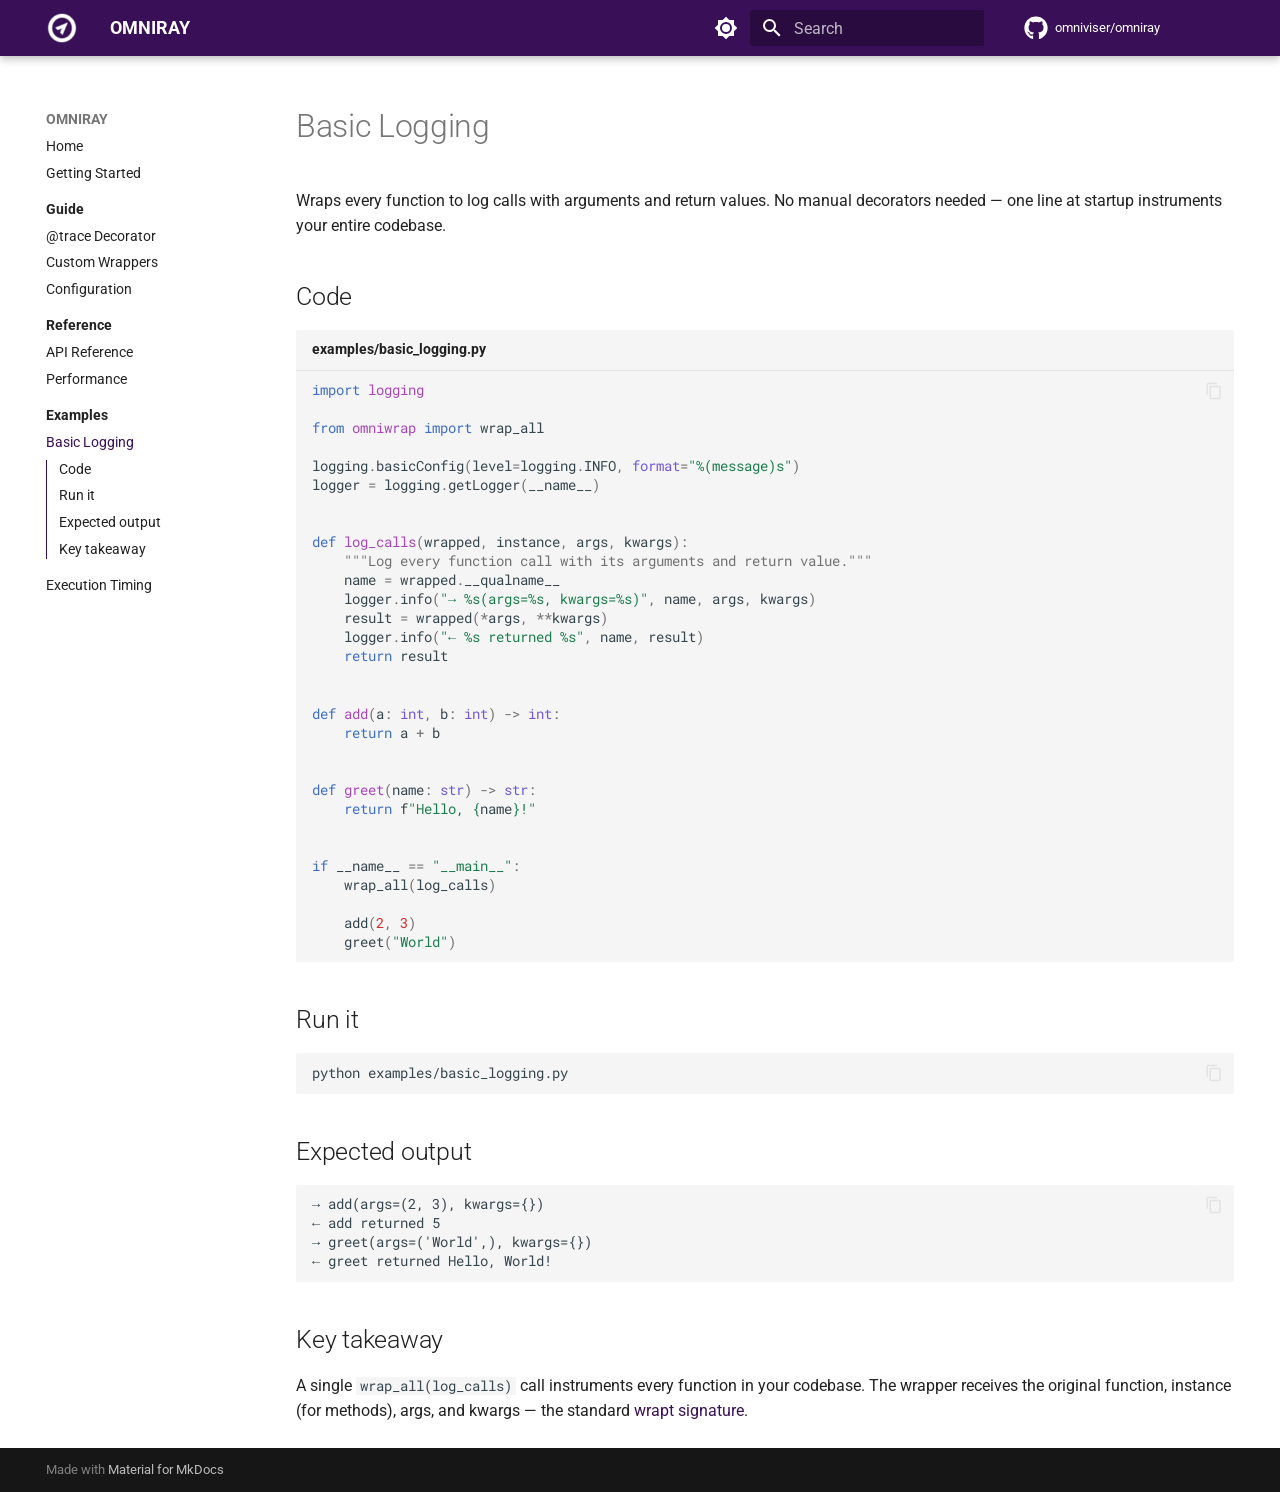
==== examples/basic-logging/index.html @ c90197e7 "Deployed 9f2c5b5 with MkDocs version: 1.6.1" ====
<!doctype html>
<html lang="en" class="no-js">
  <head>
    
      <meta charset="utf-8">
      <meta name="viewport" content="width=device-width,initial-scale=1">
      
        <meta name="description" content="Automatic tracing for Python. Stop guessing. Debug effortlessly. You and your AI can now see everything.">
      
      
      
        <link rel="canonical" href="https://omniviser.github.io/omniray/examples/basic-logging/">
      
      
        <link rel="prev" href="../">
      
      
        <link rel="next" href="../basic-timing/">
      
      
        
      
      
      <link rel="icon" href="../../assets/favicon.svg">
      <meta name="generator" content="mkdocs-1.6.1, mkdocs-material-9.7.5">
    
    
      
        <title>Basic Logging - OMNIRAY</title>
      
    
    
      <link rel="stylesheet" href="../../assets/stylesheets/main.484c7ddc.min.css">
      
        
        <link rel="stylesheet" href="../../assets/stylesheets/palette.ab4e12ef.min.css">
      
      


    
    
      
    
    
      
        
        
        <link rel="preconnect" href="https://fonts.gstatic.com" crossorigin>
        <link rel="stylesheet" href="https://fonts.googleapis.com/css?family=Roboto:300,300i,400,400i,700,700i%7CRoboto+Mono:400,400i,700,700i&display=fallback">
        <style>:root{--md-text-font:"Roboto";--md-code-font:"Roboto Mono"}</style>
      
    
    
      <link rel="stylesheet" href="../../stylesheets/extra.css">
    
    <script>__md_scope=new URL("../..",location),__md_hash=e=>[...e].reduce(((e,_)=>(e<<5)-e+_.charCodeAt(0)),0),__md_get=(e,_=localStorage,t=__md_scope)=>JSON.parse(_.getItem(t.pathname+"."+e)),__md_set=(e,_,t=localStorage,a=__md_scope)=>{try{t.setItem(a.pathname+"."+e,JSON.stringify(_))}catch(e){}}</script>
    
      

    
    
  </head>
  
  
    
    
      
    
    
    
    
    <body dir="ltr" data-md-color-scheme="default" data-md-color-primary="custom" data-md-color-accent="custom">
  
    
    <input class="md-toggle" data-md-toggle="drawer" type="checkbox" id="__drawer" autocomplete="off">
    <input class="md-toggle" data-md-toggle="search" type="checkbox" id="__search" autocomplete="off">
    <label class="md-overlay" for="__drawer"></label>
    <div data-md-component="skip">
      
        
        <a href="#basic-logging" class="md-skip">
          Skip to content
        </a>
      
    </div>
    <div data-md-component="announce">
      
    </div>
    
    
      

  

<header class="md-header md-header--shadow" data-md-component="header">
  <nav class="md-header__inner md-grid" aria-label="Header">
    <a href="../.." title="OMNIRAY" class="md-header__button md-logo" aria-label="OMNIRAY" data-md-component="logo">
      
  <img src="../../assets/icon-white-200.png" alt="logo">

    </a>
    <label class="md-header__button md-icon" for="__drawer">
      
      <svg xmlns="http://www.w3.org/2000/svg" viewBox="0 0 24 24"><path d="M3 6h18v2H3zm0 5h18v2H3zm0 5h18v2H3z"/></svg>
    </label>
    <div class="md-header__title" data-md-component="header-title">
      <div class="md-header__ellipsis">
        <div class="md-header__topic">
          <span class="md-ellipsis">
            OMNIRAY
          </span>
        </div>
        <div class="md-header__topic" data-md-component="header-topic">
          <span class="md-ellipsis">
            
              Basic Logging
            
          </span>
        </div>
      </div>
    </div>
    
      
        <form class="md-header__option" data-md-component="palette">
  
    
    
    
    <input class="md-option" data-md-color-media="(prefers-color-scheme: light)" data-md-color-scheme="default" data-md-color-primary="custom" data-md-color-accent="custom"  aria-label="Switch to dark mode"  type="radio" name="__palette" id="__palette_0">
    
      <label class="md-header__button md-icon" title="Switch to dark mode" for="__palette_1" hidden>
        <svg xmlns="http://www.w3.org/2000/svg" viewBox="0 0 24 24"><path d="M12 8a4 4 0 0 0-4 4 4 4 0 0 0 4 4 4 4 0 0 0 4-4 4 4 0 0 0-4-4m0 10a6 6 0 0 1-6-6 6 6 0 0 1 6-6 6 6 0 0 1 6 6 6 6 0 0 1-6 6m8-9.31V4h-4.69L12 .69 8.69 4H4v4.69L.69 12 4 15.31V20h4.69L12 23.31 15.31 20H20v-4.69L23.31 12z"/></svg>
      </label>
    
  
    
    
    
    <input class="md-option" data-md-color-media="(prefers-color-scheme: dark)" data-md-color-scheme="slate" data-md-color-primary="custom" data-md-color-accent="custom"  aria-label="Switch to light mode"  type="radio" name="__palette" id="__palette_1">
    
      <label class="md-header__button md-icon" title="Switch to light mode" for="__palette_0" hidden>
        <svg xmlns="http://www.w3.org/2000/svg" viewBox="0 0 24 24"><path d="M12 18c-.89 0-1.74-.2-2.5-.55C11.56 16.5 13 14.42 13 12s-1.44-4.5-3.5-5.45C10.26 6.2 11.11 6 12 6a6 6 0 0 1 6 6 6 6 0 0 1-6 6m8-9.31V4h-4.69L12 .69 8.69 4H4v4.69L.69 12 4 15.31V20h4.69L12 23.31 15.31 20H20v-4.69L23.31 12z"/></svg>
      </label>
    
  
</form>
      
    
    
      <script>var palette=__md_get("__palette");if(palette&&palette.color){if("(prefers-color-scheme)"===palette.color.media){var media=matchMedia("(prefers-color-scheme: light)"),input=document.querySelector(media.matches?"[data-md-color-media='(prefers-color-scheme: light)']":"[data-md-color-media='(prefers-color-scheme: dark)']");palette.color.media=input.getAttribute("data-md-color-media"),palette.color.scheme=input.getAttribute("data-md-color-scheme"),palette.color.primary=input.getAttribute("data-md-color-primary"),palette.color.accent=input.getAttribute("data-md-color-accent")}for(var[key,value]of Object.entries(palette.color))document.body.setAttribute("data-md-color-"+key,value)}</script>
    
    
    
      
      
        <label class="md-header__button md-icon" for="__search">
          
          <svg xmlns="http://www.w3.org/2000/svg" viewBox="0 0 24 24"><path d="M9.5 3A6.5 6.5 0 0 1 16 9.5c0 1.61-.59 3.09-1.56 4.23l.27.27h.79l5 5-1.5 1.5-5-5v-.79l-.27-.27A6.52 6.52 0 0 1 9.5 16 6.5 6.5 0 0 1 3 9.5 6.5 6.5 0 0 1 9.5 3m0 2C7 5 5 7 5 9.5S7 14 9.5 14 14 12 14 9.5 12 5 9.5 5"/></svg>
        </label>
        <div class="md-search" data-md-component="search" role="dialog">
  <label class="md-search__overlay" for="__search"></label>
  <div class="md-search__inner" role="search">
    <form class="md-search__form" name="search">
      <input type="text" class="md-search__input" name="query" aria-label="Search" placeholder="Search" autocapitalize="off" autocorrect="off" autocomplete="off" spellcheck="false" data-md-component="search-query" required>
      <label class="md-search__icon md-icon" for="__search">
        
        <svg xmlns="http://www.w3.org/2000/svg" viewBox="0 0 24 24"><path d="M9.5 3A6.5 6.5 0 0 1 16 9.5c0 1.61-.59 3.09-1.56 4.23l.27.27h.79l5 5-1.5 1.5-5-5v-.79l-.27-.27A6.52 6.52 0 0 1 9.5 16 6.5 6.5 0 0 1 3 9.5 6.5 6.5 0 0 1 9.5 3m0 2C7 5 5 7 5 9.5S7 14 9.5 14 14 12 14 9.5 12 5 9.5 5"/></svg>
        
        <svg xmlns="http://www.w3.org/2000/svg" viewBox="0 0 24 24"><path d="M20 11v2H8l5.5 5.5-1.42 1.42L4.16 12l7.92-7.92L13.5 5.5 8 11z"/></svg>
      </label>
      <nav class="md-search__options" aria-label="Search">
        
        <button type="reset" class="md-search__icon md-icon" title="Clear" aria-label="Clear" tabindex="-1">
          
          <svg xmlns="http://www.w3.org/2000/svg" viewBox="0 0 24 24"><path d="M19 6.41 17.59 5 12 10.59 6.41 5 5 6.41 10.59 12 5 17.59 6.41 19 12 13.41 17.59 19 19 17.59 13.41 12z"/></svg>
        </button>
      </nav>
      
        <div class="md-search__suggest" data-md-component="search-suggest"></div>
      
    </form>
    <div class="md-search__output">
      <div class="md-search__scrollwrap" tabindex="0" data-md-scrollfix>
        <div class="md-search-result" data-md-component="search-result">
          <div class="md-search-result__meta">
            Initializing search
          </div>
          <ol class="md-search-result__list" role="presentation"></ol>
        </div>
      </div>
    </div>
  </div>
</div>
      
    
    
      <div class="md-header__source">
        <a href="https://github.com/omniviser/omniray" title="Go to repository" class="md-source" data-md-component="source">
  <div class="md-source__icon md-icon">
    
    <svg xmlns="http://www.w3.org/2000/svg" viewBox="0 0 512 512"><!--! Font Awesome Free 7.1.0 by @fontawesome - https://fontawesome.com License - https://fontawesome.com/license/free (Icons: CC BY 4.0, Fonts: SIL OFL 1.1, Code: MIT License) Copyright 2025 Fonticons, Inc.--><path d="M173.9 397.4c0 2-2.3 3.6-5.2 3.6-3.3.3-5.6-1.3-5.6-3.6 0-2 2.3-3.6 5.2-3.6 3-.3 5.6 1.3 5.6 3.6m-31.1-4.5c-.7 2 1.3 4.3 4.3 4.9 2.6 1 5.6 0 6.2-2s-1.3-4.3-4.3-5.2c-2.6-.7-5.5.3-6.2 2.3m44.2-1.7c-2.9.7-4.9 2.6-4.6 4.9.3 2 2.9 3.3 5.9 2.6 2.9-.7 4.9-2.6 4.6-4.6-.3-1.9-3-3.2-5.9-2.9M252.8 8C114.1 8 8 113.3 8 252c0 110.9 69.8 205.8 169.5 239.2 12.8 2.3 17.3-5.6 17.3-12.1 0-6.2-.3-40.4-.3-61.4 0 0-70 15-84.7-29.8 0 0-11.4-29.1-27.8-36.6 0 0-22.9-15.7 1.6-15.4 0 0 24.9 2 38.6 25.8 21.9 38.6 58.6 27.5 72.9 20.9 2.3-16 8.8-27.1 16-33.7-55.9-6.2-112.3-14.3-112.3-110.5 0-27.5 7.6-41.3 23.6-58.9-2.6-6.5-11.1-33.3 2.6-67.9 20.9-6.5 69 27 69 27 20-5.6 41.5-8.5 62.8-8.5s42.8 2.9 62.8 8.5c0 0 48.1-33.6 69-27 13.7 34.7 5.2 61.4 2.6 67.9 16 17.7 25.8 31.5 25.8 58.9 0 96.5-58.9 104.2-114.8 110.5 9.2 7.9 17 22.9 17 46.4 0 33.7-.3 75.4-.3 83.6 0 6.5 4.6 14.4 17.3 12.1C436.2 457.8 504 362.9 504 252 504 113.3 391.5 8 252.8 8M105.2 352.9c-1.3 1-1 3.3.7 5.2 1.6 1.6 3.9 2.3 5.2 1 1.3-1 1-3.3-.7-5.2-1.6-1.6-3.9-2.3-5.2-1m-10.8-8.1c-.7 1.3.3 2.9 2.3 3.9 1.6 1 3.6.7 4.3-.7.7-1.3-.3-2.9-2.3-3.9-2-.6-3.6-.3-4.3.7m32.4 35.6c-1.6 1.3-1 4.3 1.3 6.2 2.3 2.3 5.2 2.6 6.5 1 1.3-1.3.7-4.3-1.3-6.2-2.2-2.3-5.2-2.6-6.5-1m-11.4-14.7c-1.6 1-1.6 3.6 0 5.9s4.3 3.3 5.6 2.3c1.6-1.3 1.6-3.9 0-6.2-1.4-2.3-4-3.3-5.6-2"/></svg>
  </div>
  <div class="md-source__repository">
    omniviser/omniray
  </div>
</a>
      </div>
    
  </nav>
  
</header>
    
    <div class="md-container" data-md-component="container">
      
      
        
          
        
      
      <main class="md-main" data-md-component="main">
        <div class="md-main__inner md-grid">
          
            
              
              <div class="md-sidebar md-sidebar--primary" data-md-component="sidebar" data-md-type="navigation" >
                <div class="md-sidebar__scrollwrap">
                  <div class="md-sidebar__inner">
                    



  

<nav class="md-nav md-nav--primary md-nav--integrated" aria-label="Navigation" data-md-level="0">
  <label class="md-nav__title" for="__drawer">
    <a href="../.." title="OMNIRAY" class="md-nav__button md-logo" aria-label="OMNIRAY" data-md-component="logo">
      
  <img src="../../assets/icon-white-200.png" alt="logo">

    </a>
    OMNIRAY
  </label>
  
    <div class="md-nav__source">
      <a href="https://github.com/omniviser/omniray" title="Go to repository" class="md-source" data-md-component="source">
  <div class="md-source__icon md-icon">
    
    <svg xmlns="http://www.w3.org/2000/svg" viewBox="0 0 512 512"><!--! Font Awesome Free 7.1.0 by @fontawesome - https://fontawesome.com License - https://fontawesome.com/license/free (Icons: CC BY 4.0, Fonts: SIL OFL 1.1, Code: MIT License) Copyright 2025 Fonticons, Inc.--><path d="M173.9 397.4c0 2-2.3 3.6-5.2 3.6-3.3.3-5.6-1.3-5.6-3.6 0-2 2.3-3.6 5.2-3.6 3-.3 5.6 1.3 5.6 3.6m-31.1-4.5c-.7 2 1.3 4.3 4.3 4.9 2.6 1 5.6 0 6.2-2s-1.3-4.3-4.3-5.2c-2.6-.7-5.5.3-6.2 2.3m44.2-1.7c-2.9.7-4.9 2.6-4.6 4.9.3 2 2.9 3.3 5.9 2.6 2.9-.7 4.9-2.6 4.6-4.6-.3-1.9-3-3.2-5.9-2.9M252.8 8C114.1 8 8 113.3 8 252c0 110.9 69.8 205.8 169.5 239.2 12.8 2.3 17.3-5.6 17.3-12.1 0-6.2-.3-40.4-.3-61.4 0 0-70 15-84.7-29.8 0 0-11.4-29.1-27.8-36.6 0 0-22.9-15.7 1.6-15.4 0 0 24.9 2 38.6 25.8 21.9 38.6 58.6 27.5 72.9 20.9 2.3-16 8.8-27.1 16-33.7-55.9-6.2-112.3-14.3-112.3-110.5 0-27.5 7.6-41.3 23.6-58.9-2.6-6.5-11.1-33.3 2.6-67.9 20.9-6.5 69 27 69 27 20-5.6 41.5-8.5 62.8-8.5s42.8 2.9 62.8 8.5c0 0 48.1-33.6 69-27 13.7 34.7 5.2 61.4 2.6 67.9 16 17.7 25.8 31.5 25.8 58.9 0 96.5-58.9 104.2-114.8 110.5 9.2 7.9 17 22.9 17 46.4 0 33.7-.3 75.4-.3 83.6 0 6.5 4.6 14.4 17.3 12.1C436.2 457.8 504 362.9 504 252 504 113.3 391.5 8 252.8 8M105.2 352.9c-1.3 1-1 3.3.7 5.2 1.6 1.6 3.9 2.3 5.2 1 1.3-1 1-3.3-.7-5.2-1.6-1.6-3.9-2.3-5.2-1m-10.8-8.1c-.7 1.3.3 2.9 2.3 3.9 1.6 1 3.6.7 4.3-.7.7-1.3-.3-2.9-2.3-3.9-2-.6-3.6-.3-4.3.7m32.4 35.6c-1.6 1.3-1 4.3 1.3 6.2 2.3 2.3 5.2 2.6 6.5 1 1.3-1.3.7-4.3-1.3-6.2-2.2-2.3-5.2-2.6-6.5-1m-11.4-14.7c-1.6 1-1.6 3.6 0 5.9s4.3 3.3 5.6 2.3c1.6-1.3 1.6-3.9 0-6.2-1.4-2.3-4-3.3-5.6-2"/></svg>
  </div>
  <div class="md-source__repository">
    omniviser/omniray
  </div>
</a>
    </div>
  
  <ul class="md-nav__list" data-md-scrollfix>
    
      
      
  
  
  
  
    <li class="md-nav__item">
      <a href="../.." class="md-nav__link">
        
  
  
  <span class="md-ellipsis">
    
  
    Home
  

    
  </span>
  
  

      </a>
    </li>
  

    
      
      
  
  
  
  
    <li class="md-nav__item">
      <a href="../../getting-started/" class="md-nav__link">
        
  
  
  <span class="md-ellipsis">
    
  
    Getting Started
  

    
  </span>
  
  

      </a>
    </li>
  

    
      
      
  
  
  
  
    
    
      
        
          
        
      
        
      
        
      
        
      
    
    
    
      
        
        
      
    
    
    <li class="md-nav__item md-nav__item--section md-nav__item--nested">
      
        
        
          
        
        <input class="md-nav__toggle md-toggle md-toggle--indeterminate" type="checkbox" id="__nav_3" >
        
          
          <div class="md-nav__link md-nav__container">
            <a href="../../guide/" class="md-nav__link ">
              
  
  
  <span class="md-ellipsis">
    
  
    Guide
  

    
  </span>
  
  

            </a>
            
              
              <label class="md-nav__link " for="__nav_3" id="__nav_3_label" tabindex="">
                <span class="md-nav__icon md-icon"></span>
              </label>
            
          </div>
        
        <nav class="md-nav" data-md-level="1" aria-labelledby="__nav_3_label" aria-expanded="false">
          <label class="md-nav__title" for="__nav_3">
            <span class="md-nav__icon md-icon"></span>
            
  
    Guide
  

          </label>
          <ul class="md-nav__list" data-md-scrollfix>
            
              
            
              
                
  
  
  
  
    <li class="md-nav__item">
      <a href="../../guide/trace-decorator/" class="md-nav__link">
        
  
  
  <span class="md-ellipsis">
    
  
    @trace Decorator
  

    
  </span>
  
  

      </a>
    </li>
  

              
            
              
                
  
  
  
  
    <li class="md-nav__item">
      <a href="../../guide/custom-wrappers/" class="md-nav__link">
        
  
  
  <span class="md-ellipsis">
    
  
    Custom Wrappers
  

    
  </span>
  
  

      </a>
    </li>
  

              
            
              
                
  
  
  
  
    <li class="md-nav__item">
      <a href="../../guide/configuration/" class="md-nav__link">
        
  
  
  <span class="md-ellipsis">
    
  
    Configuration
  

    
  </span>
  
  

      </a>
    </li>
  

              
            
          </ul>
        </nav>
      
    </li>
  

    
      
      
  
  
  
  
    
    
      
        
          
        
      
        
      
        
      
    
    
    
      
        
        
      
    
    
    <li class="md-nav__item md-nav__item--section md-nav__item--nested">
      
        
        
          
        
        <input class="md-nav__toggle md-toggle md-toggle--indeterminate" type="checkbox" id="__nav_4" >
        
          
          <div class="md-nav__link md-nav__container">
            <a href="../../reference/" class="md-nav__link ">
              
  
  
  <span class="md-ellipsis">
    
  
    Reference
  

    
  </span>
  
  

            </a>
            
              
              <label class="md-nav__link " for="__nav_4" id="__nav_4_label" tabindex="">
                <span class="md-nav__icon md-icon"></span>
              </label>
            
          </div>
        
        <nav class="md-nav" data-md-level="1" aria-labelledby="__nav_4_label" aria-expanded="false">
          <label class="md-nav__title" for="__nav_4">
            <span class="md-nav__icon md-icon"></span>
            
  
    Reference
  

          </label>
          <ul class="md-nav__list" data-md-scrollfix>
            
              
            
              
                
  
  
  
  
    <li class="md-nav__item">
      <a href="../../reference/api/" class="md-nav__link">
        
  
  
  <span class="md-ellipsis">
    
  
    API Reference
  

    
  </span>
  
  

      </a>
    </li>
  

              
            
              
                
  
  
  
  
    <li class="md-nav__item">
      <a href="../../reference/performance/" class="md-nav__link">
        
  
  
  <span class="md-ellipsis">
    
  
    Performance
  

    
  </span>
  
  

      </a>
    </li>
  

              
            
          </ul>
        </nav>
      
    </li>
  

    
      
      
  
  
    
  
  
  
    
    
      
        
          
        
      
        
      
        
      
    
    
    
      
        
        
      
    
    
    <li class="md-nav__item md-nav__item--active md-nav__item--section md-nav__item--nested">
      
        
        
        <input class="md-nav__toggle md-toggle " type="checkbox" id="__nav_5" checked>
        
          
          <div class="md-nav__link md-nav__container">
            <a href="../" class="md-nav__link ">
              
  
  
  <span class="md-ellipsis">
    
  
    Examples
  

    
  </span>
  
  

            </a>
            
              
              <label class="md-nav__link " for="__nav_5" id="__nav_5_label" tabindex="">
                <span class="md-nav__icon md-icon"></span>
              </label>
            
          </div>
        
        <nav class="md-nav" data-md-level="1" aria-labelledby="__nav_5_label" aria-expanded="true">
          <label class="md-nav__title" for="__nav_5">
            <span class="md-nav__icon md-icon"></span>
            
  
    Examples
  

          </label>
          <ul class="md-nav__list" data-md-scrollfix>
            
              
            
              
                
  
  
    
  
  
  
    <li class="md-nav__item md-nav__item--active">
      
      <input class="md-nav__toggle md-toggle" type="checkbox" id="__toc">
      
      
        
      
      
        <label class="md-nav__link md-nav__link--active" for="__toc">
          
  
  
  <span class="md-ellipsis">
    
  
    Basic Logging
  

    
  </span>
  
  

          <span class="md-nav__icon md-icon"></span>
        </label>
      
      <a href="./" class="md-nav__link md-nav__link--active">
        
  
  
  <span class="md-ellipsis">
    
  
    Basic Logging
  

    
  </span>
  
  

      </a>
      
        

<nav class="md-nav md-nav--secondary" aria-label="Table of contents">
  
  
  
    
  
  
    <label class="md-nav__title" for="__toc">
      <span class="md-nav__icon md-icon"></span>
      Table of contents
    </label>
    <ul class="md-nav__list" data-md-component="toc" data-md-scrollfix>
      
        <li class="md-nav__item">
  <a href="#code" class="md-nav__link">
    <span class="md-ellipsis">
      
        Code
      
    </span>
  </a>
  
</li>
      
        <li class="md-nav__item">
  <a href="#run-it" class="md-nav__link">
    <span class="md-ellipsis">
      
        Run it
      
    </span>
  </a>
  
</li>
      
        <li class="md-nav__item">
  <a href="#expected-output" class="md-nav__link">
    <span class="md-ellipsis">
      
        Expected output
      
    </span>
  </a>
  
</li>
      
        <li class="md-nav__item">
  <a href="#key-takeaway" class="md-nav__link">
    <span class="md-ellipsis">
      
        Key takeaway
      
    </span>
  </a>
  
</li>
      
    </ul>
  
</nav>
      
    </li>
  

              
            
              
                
  
  
  
  
    <li class="md-nav__item">
      <a href="../basic-timing/" class="md-nav__link">
        
  
  
  <span class="md-ellipsis">
    
  
    Execution Timing
  

    
  </span>
  
  

      </a>
    </li>
  

              
            
          </ul>
        </nav>
      
    </li>
  

    
  </ul>
</nav>
                  </div>
                </div>
              </div>
            
            
          
          
            <div class="md-content" data-md-component="content">
              
              <article class="md-content__inner md-typeset">
                
                  


  
  


<h1 id="basic-logging">Basic Logging<a class="headerlink" href="#basic-logging" title="Permanent link">&para;</a></h1>
<p>Wraps every function to log calls with arguments and return values. No manual decorators needed — one line at startup instruments your entire codebase.</p>
<h2 id="code">Code<a class="headerlink" href="#code" title="Permanent link">&para;</a></h2>
<div class="language-python highlight"><span class="filename">examples/basic_logging.py</span><pre><span></span><code><span id="__span-0-1"><a id="__codelineno-0-1" name="__codelineno-0-1" href="#__codelineno-0-1"></a><span class="kn">import</span><span class="w"> </span><span class="nn">logging</span>
</span><span id="__span-0-2"><a id="__codelineno-0-2" name="__codelineno-0-2" href="#__codelineno-0-2"></a>
</span><span id="__span-0-3"><a id="__codelineno-0-3" name="__codelineno-0-3" href="#__codelineno-0-3"></a><span class="kn">from</span><span class="w"> </span><span class="nn">omniwrap</span><span class="w"> </span><span class="kn">import</span> <span class="n">wrap_all</span>
</span><span id="__span-0-4"><a id="__codelineno-0-4" name="__codelineno-0-4" href="#__codelineno-0-4"></a>
</span><span id="__span-0-5"><a id="__codelineno-0-5" name="__codelineno-0-5" href="#__codelineno-0-5"></a><span class="n">logging</span><span class="o">.</span><span class="n">basicConfig</span><span class="p">(</span><span class="n">level</span><span class="o">=</span><span class="n">logging</span><span class="o">.</span><span class="n">INFO</span><span class="p">,</span> <span class="nb">format</span><span class="o">=</span><span class="s2">&quot;</span><span class="si">%(message)s</span><span class="s2">&quot;</span><span class="p">)</span>
</span><span id="__span-0-6"><a id="__codelineno-0-6" name="__codelineno-0-6" href="#__codelineno-0-6"></a><span class="n">logger</span> <span class="o">=</span> <span class="n">logging</span><span class="o">.</span><span class="n">getLogger</span><span class="p">(</span><span class="vm">__name__</span><span class="p">)</span>
</span><span id="__span-0-7"><a id="__codelineno-0-7" name="__codelineno-0-7" href="#__codelineno-0-7"></a>
</span><span id="__span-0-8"><a id="__codelineno-0-8" name="__codelineno-0-8" href="#__codelineno-0-8"></a>
</span><span id="__span-0-9"><a id="__codelineno-0-9" name="__codelineno-0-9" href="#__codelineno-0-9"></a><span class="k">def</span><span class="w"> </span><span class="nf">log_calls</span><span class="p">(</span><span class="n">wrapped</span><span class="p">,</span> <span class="n">instance</span><span class="p">,</span> <span class="n">args</span><span class="p">,</span> <span class="n">kwargs</span><span class="p">):</span>
</span><span id="__span-0-10"><a id="__codelineno-0-10" name="__codelineno-0-10" href="#__codelineno-0-10"></a><span class="w">    </span><span class="sd">&quot;&quot;&quot;Log every function call with its arguments and return value.&quot;&quot;&quot;</span>
</span><span id="__span-0-11"><a id="__codelineno-0-11" name="__codelineno-0-11" href="#__codelineno-0-11"></a>    <span class="n">name</span> <span class="o">=</span> <span class="n">wrapped</span><span class="o">.</span><span class="vm">__qualname__</span>
</span><span id="__span-0-12"><a id="__codelineno-0-12" name="__codelineno-0-12" href="#__codelineno-0-12"></a>    <span class="n">logger</span><span class="o">.</span><span class="n">info</span><span class="p">(</span><span class="s2">&quot;→ </span><span class="si">%s</span><span class="s2">(args=</span><span class="si">%s</span><span class="s2">, kwargs=</span><span class="si">%s</span><span class="s2">)&quot;</span><span class="p">,</span> <span class="n">name</span><span class="p">,</span> <span class="n">args</span><span class="p">,</span> <span class="n">kwargs</span><span class="p">)</span>
</span><span id="__span-0-13"><a id="__codelineno-0-13" name="__codelineno-0-13" href="#__codelineno-0-13"></a>    <span class="n">result</span> <span class="o">=</span> <span class="n">wrapped</span><span class="p">(</span><span class="o">*</span><span class="n">args</span><span class="p">,</span> <span class="o">**</span><span class="n">kwargs</span><span class="p">)</span>
</span><span id="__span-0-14"><a id="__codelineno-0-14" name="__codelineno-0-14" href="#__codelineno-0-14"></a>    <span class="n">logger</span><span class="o">.</span><span class="n">info</span><span class="p">(</span><span class="s2">&quot;← </span><span class="si">%s</span><span class="s2"> returned </span><span class="si">%s</span><span class="s2">&quot;</span><span class="p">,</span> <span class="n">name</span><span class="p">,</span> <span class="n">result</span><span class="p">)</span>
</span><span id="__span-0-15"><a id="__codelineno-0-15" name="__codelineno-0-15" href="#__codelineno-0-15"></a>    <span class="k">return</span> <span class="n">result</span>
</span><span id="__span-0-16"><a id="__codelineno-0-16" name="__codelineno-0-16" href="#__codelineno-0-16"></a>
</span><span id="__span-0-17"><a id="__codelineno-0-17" name="__codelineno-0-17" href="#__codelineno-0-17"></a>
</span><span id="__span-0-18"><a id="__codelineno-0-18" name="__codelineno-0-18" href="#__codelineno-0-18"></a><span class="k">def</span><span class="w"> </span><span class="nf">add</span><span class="p">(</span><span class="n">a</span><span class="p">:</span> <span class="nb">int</span><span class="p">,</span> <span class="n">b</span><span class="p">:</span> <span class="nb">int</span><span class="p">)</span> <span class="o">-&gt;</span> <span class="nb">int</span><span class="p">:</span>
</span><span id="__span-0-19"><a id="__codelineno-0-19" name="__codelineno-0-19" href="#__codelineno-0-19"></a>    <span class="k">return</span> <span class="n">a</span> <span class="o">+</span> <span class="n">b</span>
</span><span id="__span-0-20"><a id="__codelineno-0-20" name="__codelineno-0-20" href="#__codelineno-0-20"></a>
</span><span id="__span-0-21"><a id="__codelineno-0-21" name="__codelineno-0-21" href="#__codelineno-0-21"></a>
</span><span id="__span-0-22"><a id="__codelineno-0-22" name="__codelineno-0-22" href="#__codelineno-0-22"></a><span class="k">def</span><span class="w"> </span><span class="nf">greet</span><span class="p">(</span><span class="n">name</span><span class="p">:</span> <span class="nb">str</span><span class="p">)</span> <span class="o">-&gt;</span> <span class="nb">str</span><span class="p">:</span>
</span><span id="__span-0-23"><a id="__codelineno-0-23" name="__codelineno-0-23" href="#__codelineno-0-23"></a>    <span class="k">return</span> <span class="sa">f</span><span class="s2">&quot;Hello, </span><span class="si">{</span><span class="n">name</span><span class="si">}</span><span class="s2">!&quot;</span>
</span><span id="__span-0-24"><a id="__codelineno-0-24" name="__codelineno-0-24" href="#__codelineno-0-24"></a>
</span><span id="__span-0-25"><a id="__codelineno-0-25" name="__codelineno-0-25" href="#__codelineno-0-25"></a>
</span><span id="__span-0-26"><a id="__codelineno-0-26" name="__codelineno-0-26" href="#__codelineno-0-26"></a><span class="k">if</span> <span class="vm">__name__</span> <span class="o">==</span> <span class="s2">&quot;__main__&quot;</span><span class="p">:</span>
</span><span id="__span-0-27"><a id="__codelineno-0-27" name="__codelineno-0-27" href="#__codelineno-0-27"></a>    <span class="n">wrap_all</span><span class="p">(</span><span class="n">log_calls</span><span class="p">)</span>
</span><span id="__span-0-28"><a id="__codelineno-0-28" name="__codelineno-0-28" href="#__codelineno-0-28"></a>
</span><span id="__span-0-29"><a id="__codelineno-0-29" name="__codelineno-0-29" href="#__codelineno-0-29"></a>    <span class="n">add</span><span class="p">(</span><span class="mi">2</span><span class="p">,</span> <span class="mi">3</span><span class="p">)</span>
</span><span id="__span-0-30"><a id="__codelineno-0-30" name="__codelineno-0-30" href="#__codelineno-0-30"></a>    <span class="n">greet</span><span class="p">(</span><span class="s2">&quot;World&quot;</span><span class="p">)</span>
</span></code></pre></div>
<h2 id="run-it">Run it<a class="headerlink" href="#run-it" title="Permanent link">&para;</a></h2>
<div class="language-bash highlight"><pre><span></span><code><span id="__span-1-1"><a id="__codelineno-1-1" name="__codelineno-1-1" href="#__codelineno-1-1"></a>python<span class="w"> </span>examples/basic_logging.py
</span></code></pre></div>
<h2 id="expected-output">Expected output<a class="headerlink" href="#expected-output" title="Permanent link">&para;</a></h2>
<div class="language-text highlight"><pre><span></span><code><span id="__span-2-1"><a id="__codelineno-2-1" name="__codelineno-2-1" href="#__codelineno-2-1"></a>→ add(args=(2, 3), kwargs={})
</span><span id="__span-2-2"><a id="__codelineno-2-2" name="__codelineno-2-2" href="#__codelineno-2-2"></a>← add returned 5
</span><span id="__span-2-3"><a id="__codelineno-2-3" name="__codelineno-2-3" href="#__codelineno-2-3"></a>→ greet(args=(&#39;World&#39;,), kwargs={})
</span><span id="__span-2-4"><a id="__codelineno-2-4" name="__codelineno-2-4" href="#__codelineno-2-4"></a>← greet returned Hello, World!
</span></code></pre></div>
<h2 id="key-takeaway">Key takeaway<a class="headerlink" href="#key-takeaway" title="Permanent link">&para;</a></h2>
<p>A single <code>wrap_all(log_calls)</code> call instruments every function in your codebase. The wrapper receives the original function, instance (for methods), args, and kwargs — the standard <a href="https://wrapt.readthedocs.io/en/latest/wrappers.html">wrapt signature</a>.</p>












                
              </article>
            </div>
          
          
<script>var target=document.getElementById(location.hash.slice(1));target&&target.name&&(target.checked=target.name.startsWith("__tabbed_"))</script>
        </div>
        
          <button type="button" class="md-top md-icon" data-md-component="top" hidden>
  
  <svg xmlns="http://www.w3.org/2000/svg" viewBox="0 0 24 24"><path d="M13 20h-2V8l-5.5 5.5-1.42-1.42L12 4.16l7.92 7.92-1.42 1.42L13 8z"/></svg>
  Back to top
</button>
        
      </main>
      
        <footer class="md-footer">
  
  <div class="md-footer-meta md-typeset">
    <div class="md-footer-meta__inner md-grid">
      <div class="md-copyright">
  
  
    Made with
    <a href="https://squidfunk.github.io/mkdocs-material/" target="_blank" rel="noopener">
      Material for MkDocs
    </a>
  
</div>
      
    </div>
  </div>
</footer>
      
    </div>
    <div class="md-dialog" data-md-component="dialog">
      <div class="md-dialog__inner md-typeset"></div>
    </div>
    
    
    
      
      
      <script id="__config" type="application/json">{"annotate": null, "base": "../..", "features": ["navigation.instant", "navigation.sections", "navigation.indexes", "navigation.expand", "navigation.top", "search.highlight", "search.suggest", "content.code.copy", "content.code.annotate", "toc.integrate"], "search": "../../assets/javascripts/workers/search.2c215733.min.js", "tags": null, "translations": {"clipboard.copied": "Copied to clipboard", "clipboard.copy": "Copy to clipboard", "search.result.more.one": "1 more on this page", "search.result.more.other": "# more on this page", "search.result.none": "No matching documents", "search.result.one": "1 matching document", "search.result.other": "# matching documents", "search.result.placeholder": "Type to start searching", "search.result.term.missing": "Missing", "select.version": "Select version"}, "version": null}</script>
    
    
      <script src="../../assets/javascripts/bundle.79ae519e.min.js"></script>
      
    
  </body>
</html>
---- assets/stylesheets/main.484c7ddc.min.css ----
@charset "UTF-8";html{-webkit-text-size-adjust:none;-moz-text-size-adjust:none;text-size-adjust:none;box-sizing:border-box}*,:after,:before{box-sizing:inherit}@media (prefers-reduced-motion){*,:after,:before{transition:none!important}}body{margin:0}a,button,input,label{-webkit-tap-highlight-color:transparent}a{color:inherit;text-decoration:none}hr{border:0;box-sizing:initial;display:block;height:.05rem;overflow:visible;padding:0}small{font-size:80%}sub,sup{line-height:1em}img{border-style:none}table{border-collapse:initial;border-spacing:0}td,th{font-weight:400;vertical-align:top}button{background:#0000;border:0;font-family:inherit;font-size:inherit;margin:0;padding:0}input{border:0;outline:none}:root{--md-primary-fg-color:#4051b5;--md-primary-fg-color--light:#5d6cc0;--md-primary-fg-color--dark:#303fa1;--md-primary-bg-color:#fff;--md-primary-bg-color--light:#ffffffb3;--md-accent-fg-color:#526cfe;--md-accent-fg-color--transparent:#526cfe1a;--md-accent-bg-color:#fff;--md-accent-bg-color--light:#ffffffb3}[data-md-color-scheme=default]{color-scheme:light}[data-md-color-scheme=default] img[src$="#gh-dark-mode-only"],[data-md-color-scheme=default] img[src$="#only-dark"]{display:none}:root,[data-md-color-scheme=default]{--md-hue:225deg;--md-default-fg-color:#000000de;--md-default-fg-color--light:#0000008a;--md-default-fg-color--lighter:#00000052;--md-default-fg-color--lightest:#00000012;--md-default-bg-color:#fff;--md-default-bg-color--light:#ffffffb3;--md-default-bg-color--lighter:#ffffff4d;--md-default-bg-color--lightest:#ffffff1f;--md-code-fg-color:#36464e;--md-code-bg-color:#f5f5f5;--md-code-bg-color--light:#f5f5f5b3;--md-code-bg-color--lighter:#f5f5f54d;--md-code-hl-color:#4287ff;--md-code-hl-color--light:#4287ff1a;--md-code-hl-number-color:#d52a2a;--md-code-hl-special-color:#db1457;--md-code-hl-function-color:#a846b9;--md-code-hl-constant-color:#6e59d9;--md-code-hl-keyword-color:#3f6ec6;--md-code-hl-string-color:#1c7d4d;--md-code-hl-name-color:var(--md-code-fg-color);--md-code-hl-operator-color:var(--md-default-fg-color--light);--md-code-hl-punctuation-color:var(--md-default-fg-color--light);--md-code-hl-comment-color:var(--md-default-fg-color--light);--md-code-hl-generic-color:var(--md-default-fg-color--light);--md-code-hl-variable-color:var(--md-default-fg-color--light);--md-typeset-color:var(--md-default-fg-color);--md-typeset-a-color:var(--md-primary-fg-color);--md-typeset-del-color:#f5503d26;--md-typeset-ins-color:#0bd57026;--md-typeset-kbd-color:#fafafa;--md-typeset-kbd-accent-color:#fff;--md-typeset-kbd-border-color:#b8b8b8;--md-typeset-mark-color:#ffff0080;--md-typeset-table-color:#0000001f;--md-typeset-table-color--light:rgba(0,0,0,.035);--md-admonition-fg-color:var(--md-default-fg-color);--md-admonition-bg-color:var(--md-default-bg-color);--md-warning-fg-color:#000000de;--md-warning-bg-color:#ff9;--md-footer-fg-color:#fff;--md-footer-fg-color--light:#ffffffb3;--md-footer-fg-color--lighter:#ffffff73;--md-footer-bg-color:#000000de;--md-footer-bg-color--dark:#00000052;--md-shadow-z1:0 0.2rem 0.5rem #0000000d,0 0 0.05rem #0000001a;--md-shadow-z2:0 0.2rem 0.5rem #0000001a,0 0 0.05rem #00000040;--md-shadow-z3:0 0.2rem 0.5rem #0003,0 0 0.05rem #00000059}.md-icon svg{fill:currentcolor;display:block;height:1.2rem;width:1.2rem}body{-webkit-font-smoothing:antialiased;-moz-osx-font-smoothing:grayscale;--md-text-font-family:var(--md-text-font,_),-apple-system,BlinkMacSystemFont,Helvetica,Arial,sans-serif;--md-code-font-family:var(--md-code-font,_),SFMono-Regular,Consolas,Menlo,monospace}aside,body,input{font-feature-settings:"kern","liga";color:var(--md-typeset-color);font-family:var(--md-text-font-family)}code,kbd,pre{font-feature-settings:"kern";font-family:var(--md-code-font-family)}:root{--md-typeset-table-sort-icon:url('data:image/svg+xml;charset=utf-8,<svg xmlns="http://www.w3.org/2000/svg" viewBox="0 0 24 24"><path d="m18 21-4-4h3V7h-3l4-4 4 4h-3v10h3M2 19v-2h10v2M2 13v-2h7v2M2 7V5h4v2z"/></svg>');--md-typeset-table-sort-icon--asc:url('data:image/svg+xml;charset=utf-8,<svg xmlns="http://www.w3.org/2000/svg" viewBox="0 0 24 24"><path d="M19 17h3l-4 4-4-4h3V3h2M2 17h10v2H2M6 5v2H2V5m0 6h7v2H2z"/></svg>');--md-typeset-table-sort-icon--desc:url('data:image/svg+xml;charset=utf-8,<svg xmlns="http://www.w3.org/2000/svg" viewBox="0 0 24 24"><path d="M19 7h3l-4-4-4 4h3v14h2M2 17h10v2H2M6 5v2H2V5m0 6h7v2H2z"/></svg>')}.md-typeset{-webkit-print-color-adjust:exact;color-adjust:exact;font-size:.8rem;line-height:1.6;overflow-wrap:break-word}@media print{.md-typeset{font-size:.68rem}}.md-typeset blockquote,.md-typeset dl,.md-typeset figure,.md-typeset ol,.md-typeset pre,.md-typeset ul{margin-bottom:1em;margin-top:1em}.md-typeset h1{color:var(--md-default-fg-color--light);font-size:2em;line-height:1.3;margin:0 0 1.25em}.md-typeset h1,.md-typeset h2{font-weight:300;letter-spacing:-.01em}.md-typeset h2{font-size:1.5625em;line-height:1.4;margin:1.6em 0 .64em}.md-typeset h3{font-size:1.25em;font-weight:400;letter-spacing:-.01em;line-height:1.5;margin:1.6em 0 .8em}.md-typeset h2+h3{margin-top:.8em}.md-typeset h4{font-weight:700;letter-spacing:-.01em;margin:1em 0}.md-typeset h5,.md-typeset h6{color:var(--md-default-fg-color--light);font-size:.8em;font-weight:700;letter-spacing:-.01em;margin:1.25em 0}.md-typeset h5{text-transform:uppercase}.md-typeset h5 code{text-transform:none}.md-typeset hr{border-bottom:.05rem solid var(--md-default-fg-color--lightest);display:flow-root;margin:1.5em 0}.md-typeset a{color:var(--md-typeset-a-color);word-break:break-word}.md-typeset a,.md-typeset a:before{transition:color 125ms}.md-typeset a:focus,.md-typeset a:hover{color:var(--md-accent-fg-color)}.md-typeset a:focus code,.md-typeset a:hover code{background-color:var(--md-accent-fg-color--transparent);color:var(--md-accent-fg-color)}.md-typeset a code{color:var(--md-typeset-a-color)}.md-typeset a.focus-visible{outline-color:var(--md-accent-fg-color);outline-offset:.2rem}.md-typeset code,.md-typeset kbd,.md-typeset pre{color:var(--md-code-fg-color);direction:ltr;font-variant-ligatures:none;transition:background-color 125ms}@media print{.md-typeset code,.md-typeset kbd,.md-typeset pre{white-space:pre-wrap}}.md-typeset code{background-color:var(--md-code-bg-color);border-radius:.1rem;-webkit-box-decoration-break:clone;box-decoration-break:clone;font-size:.85em;padding:0 .2941176471em;transition:color 125ms,background-color 125ms;word-break:break-word}.md-typeset code:not(.focus-visible){-webkit-tap-highlight-color:transparent;outline:none}.md-typeset pre{display:flow-root;line-height:1.4;position:relative}.md-typeset pre>code{-webkit-box-decoration-break:slice;box-decoration-break:slice;box-shadow:none;display:block;margin:0;outline-color:var(--md-accent-fg-color);overflow:auto;padding:.7720588235em 1.1764705882em;scrollbar-color:var(--md-default-fg-color--lighter) #0000;scrollbar-width:thin;touch-action:auto;word-break:normal}.md-typeset pre>code:hover{scrollbar-color:var(--md-accent-fg-color) #0000}.md-typeset pre>code::-webkit-scrollbar{height:.2rem;width:.2rem}.md-typeset pre>code::-webkit-scrollbar-thumb{background-color:var(--md-default-fg-color--lighter)}.md-typeset pre>code::-webkit-scrollbar-thumb:hover{background-color:var(--md-accent-fg-color)}.md-typeset kbd{background-color:var(--md-typeset-kbd-color);border-radius:.1rem;box-shadow:0 .1rem 0 .05rem var(--md-typeset-kbd-border-color),0 .1rem 0 var(--md-typeset-kbd-border-color),0 -.1rem .2rem var(--md-typeset-kbd-accent-color) inset;color:var(--md-default-fg-color);display:inline-block;font-size:.75em;padding:0 .6666666667em;vertical-align:text-top;word-break:break-word}.md-typeset mark{background-color:var(--md-typeset-mark-color);-webkit-box-decoration-break:clone;box-decoration-break:clone;color:inherit;word-break:break-word}.md-typeset abbr{cursor:help;text-decoration:none}.md-typeset [data-preview],.md-typeset abbr{border-bottom:.05rem dotted var(--md-default-fg-color--light)}.md-typeset small{opacity:.75}[dir=ltr] .md-typeset sub,[dir=ltr] .md-typeset sup{margin-left:.078125em}[dir=rtl] .md-typeset sub,[dir=rtl] .md-typeset sup{margin-right:.078125em}[dir=ltr] .md-typeset blockquote{padding-left:.6rem}[dir=rtl] .md-typeset blockquote{padding-right:.6rem}[dir=ltr] .md-typeset blockquote{border-left:.2rem solid var(--md-default-fg-color--lighter)}[dir=rtl] .md-typeset blockquote{border-right:.2rem solid var(--md-default-fg-color--lighter)}.md-typeset blockquote{color:var(--md-default-fg-color--light);margin-left:0;margin-right:0}.md-typeset ul{list-style-type:disc}.md-typeset ul[type]{list-style-type:revert-layer}[dir=ltr] .md-typeset ol,[dir=ltr] .md-typeset ul{margin-left:.625em}[dir=rtl] .md-typeset ol,[dir=rtl] .md-typeset ul{margin-right:.625em}.md-typeset ol,.md-typeset ul{padding:0}.md-typeset ol:not([hidden]),.md-typeset ul:not([hidden]){display:flow-root}.md-typeset ol ol,.md-typeset ul ol{list-style-type:lower-alpha}.md-typeset ol ol ol,.md-typeset ul ol ol{list-style-type:lower-roman}.md-typeset ol ol ol ol,.md-typeset ul ol ol ol{list-style-type:upper-alpha}.md-typeset ol ol ol ol ol,.md-typeset ul ol ol ol ol{list-style-type:upper-roman}.md-typeset ol[type],.md-typeset ul[type]{list-style-type:revert-layer}[dir=ltr] .md-typeset ol li,[dir=ltr] .md-typeset ul li{margin-left:1.25em}[dir=rtl] .md-typeset ol li,[dir=rtl] .md-typeset ul li{margin-right:1.25em}.md-typeset ol li,.md-typeset ul li{margin-bottom:.5em}.md-typeset ol li blockquote,.md-typeset ol li p,.md-typeset ul li blockquote,.md-typeset ul li p{margin:.5em 0}.md-typeset ol li:last-child,.md-typeset ul li:last-child{margin-bottom:0}[dir=ltr] .md-typeset ol li ol,[dir=ltr] .md-typeset ol li ul,[dir=ltr] .md-typeset ul li ol,[dir=ltr] .md-typeset ul li ul{margin-left:.625em}[dir=rtl] .md-typeset ol li ol,[dir=rtl] .md-typeset ol li ul,[dir=rtl] .md-typeset ul li ol,[dir=rtl] .md-typeset ul li ul{margin-right:.625em}.md-typeset ol li ol,.md-typeset ol li ul,.md-typeset ul li ol,.md-typeset ul li ul{margin-bottom:.5em;margin-top:.5em}[dir=ltr] .md-typeset dd{margin-left:1.875em}[dir=rtl] .md-typeset dd{margin-right:1.875em}.md-typeset dd{margin-bottom:1.5em;margin-top:1em}.md-typeset img,.md-typeset svg,.md-typeset video{height:auto;max-width:100%}.md-typeset img[align=left]{margin:1em 1em 1em 0}.md-typeset img[align=right]{margin:1em 0 1em 1em}.md-typeset img[align]:only-child{margin-top:0}.md-typeset figure{display:flow-root;margin:1em auto;max-width:100%;text-align:center;width:fit-content}.md-typeset figure img{display:block;margin:0 auto}.md-typeset figcaption{font-style:italic;margin:1em auto;max-width:24rem}.md-typeset iframe{max-width:100%}.md-typeset table:not([class]){background-color:var(--md-default-bg-color);border:.05rem solid var(--md-typeset-table-color);border-radius:.1rem;display:inline-block;font-size:.64rem;max-width:100%;overflow:auto;touch-action:auto}@media print{.md-typeset table:not([class]){display:table}}.md-typeset table:not([class])+*{margin-top:1.5em}.md-typeset table:not([class]) td>:first-child,.md-typeset table:not([class]) th>:first-child{margin-top:0}.md-typeset table:not([class]) td>:last-child,.md-typeset table:not([class]) th>:last-child{margin-bottom:0}.md-typeset table:not([class]) td:not([align]),.md-typeset table:not([class]) th:not([align]){text-align:left}[dir=rtl] .md-typeset table:not([class]) td:not([align]),[dir=rtl] .md-typeset table:not([class]) th:not([align]){text-align:right}.md-typeset table:not([class]) th{font-weight:700;min-width:5rem;padding:.9375em 1.25em;vertical-align:top}.md-typeset table:not([class]) td{border-top:.05rem solid var(--md-typeset-table-color);padding:.9375em 1.25em;vertical-align:top}.md-typeset table:not([class]) tbody tr{transition:background-color 125ms}.md-typeset table:not([class]) tbody tr:hover{background-color:var(--md-typeset-table-color--light);box-shadow:0 .05rem 0 var(--md-default-bg-color) inset}.md-typeset table:not([class]) a{word-break:normal}.md-typeset table th[role=columnheader]{cursor:pointer}[dir=ltr] .md-typeset table th[role=columnheader]:after{margin-left:.5em}[dir=rtl] .md-typeset table th[role=columnheader]:after{margin-right:.5em}.md-typeset table th[role=columnheader]:after{content:"";display:inline-block;height:1.2em;-webkit-mask-image:var(--md-typeset-table-sort-icon);mask-image:var(--md-typeset-table-sort-icon);-webkit-mask-repeat:no-repeat;mask-repeat:no-repeat;-webkit-mask-size:contain;mask-size:contain;transition:background-color 125ms;vertical-align:text-bottom;width:1.2em}.md-typeset table th[role=columnheader]:hover:after{background-color:var(--md-default-fg-color--lighter)}.md-typeset table th[role=columnheader][aria-sort=ascending]:after{background-color:var(--md-default-fg-color--light);-webkit-mask-image:var(--md-typeset-table-sort-icon--asc);mask-image:var(--md-typeset-table-sort-icon--asc)}.md-typeset table th[role=columnheader][aria-sort=descending]:after{background-color:var(--md-default-fg-color--light);-webkit-mask-image:var(--md-typeset-table-sort-icon--desc);mask-image:var(--md-typeset-table-sort-icon--desc)}.md-typeset__scrollwrap{margin:1em -.8rem;overflow-x:auto;touch-action:auto}.md-typeset__table{display:inline-block;margin-bottom:.5em;padding:0 .8rem}@media print{.md-typeset__table{display:block}}html .md-typeset__table table{display:table;margin:0;overflow:hidden;width:100%}@media screen and (max-width:44.984375em){.md-content__inner>pre{margin:1em -.8rem}.md-content__inner>pre code{border-radius:0}}.md-typeset .md-author{border-radius:100%;display:block;flex-shrink:0;height:1.6rem;overflow:hidden;position:relative;transition:color 125ms,transform 125ms;width:1.6rem}.md-typeset .md-author img{display:block}.md-typeset .md-author--more{background:var(--md-default-fg-color--lightest);color:var(--md-default-fg-color--lighter);font-size:.6rem;font-weight:700;line-height:1.6rem;text-align:center}.md-typeset .md-author--long{height:2.4rem;width:2.4rem}.md-typeset a.md-author{transform:scale(1)}.md-typeset a.md-author img{border-radius:100%;filter:grayscale(100%) opacity(75%);transition:filter 125ms}.md-typeset a.md-author:focus,.md-typeset a.md-author:hover{transform:scale(1.1);z-index:1}.md-typeset a.md-author:focus img,.md-typeset a.md-author:hover img{filter:grayscale(0)}.md-banner{background-color:var(--md-footer-bg-color);color:var(--md-footer-fg-color);overflow:auto}@media print{.md-banner{display:none}}.md-banner--warning{background-color:var(--md-warning-bg-color);color:var(--md-warning-fg-color)}.md-banner__inner{font-size:.7rem;margin:.6rem auto;padding:0 .8rem}[dir=ltr] .md-banner__button{float:right}[dir=rtl] .md-banner__button{float:left}.md-banner__button{color:inherit;cursor:pointer;transition:opacity .25s}.no-js .md-banner__button{display:none}.md-banner__button:hover{opacity:.7}html{font-size:125%;height:100%;overflow-x:hidden}@media screen and (min-width:100em){html{font-size:137.5%}}@media screen and (min-width:125em){html{font-size:150%}}body{background-color:var(--md-default-bg-color);display:flex;flex-direction:column;font-size:.5rem;min-height:100%;position:relative;width:100%}@media print{body{display:block}}@media screen and (max-width:59.984375em){body[data-md-scrolllock]{position:fixed}}.md-grid{margin-left:auto;margin-right:auto;max-width:61rem}.md-container{display:flex;flex-direction:column;flex-grow:1}@media print{.md-container{display:block}}.md-main{flex-grow:1}.md-main__inner{display:flex;height:100%;margin-top:1.5rem}.md-ellipsis{overflow:hidden;text-overflow:ellipsis}.md-toggle{display:none}.md-option{height:0;opacity:0;position:absolute;width:0}.md-option:checked+label:not([hidden]){display:block}.md-option.focus-visible+label{outline-color:var(--md-accent-fg-color);outline-style:auto}.md-skip{background-color:var(--md-default-fg-color);border-radius:.1rem;color:var(--md-default-bg-color);font-size:.64rem;margin:.5rem;opacity:0;outline-color:var(--md-accent-fg-color);padding:.3rem .5rem;position:fixed;transform:translateY(.4rem);z-index:-1}.md-skip:focus{opacity:1;transform:translateY(0);transition:transform .25s cubic-bezier(.4,0,.2,1),opacity 175ms 75ms;z-index:10}@page{margin:25mm}:root{--md-clipboard-icon:url('data:image/svg+xml;charset=utf-8,<svg xmlns="http://www.w3.org/2000/svg" viewBox="0 0 24 24"><path d="M19 21H8V7h11m0-2H8a2 2 0 0 0-2 2v14a2 2 0 0 0 2 2h11a2 2 0 0 0 2-2V7a2 2 0 0 0-2-2m-3-4H4a2 2 0 0 0-2 2v14h2V3h12z"/></svg>')}.md-clipboard{border-radius:.1rem;color:var(--md-default-fg-color--lightest);cursor:pointer;height:1.5em;outline-color:var(--md-accent-fg-color);outline-offset:.1rem;transition:color .25s;width:1.5em;z-index:1}@media print{.md-clipboard{display:none}}.md-clipboard:not(.focus-visible){-webkit-tap-highlight-color:transparent;outline:none}:hover>.md-clipboard{color:var(--md-default-fg-color--light)}.md-clipboard:focus,.md-clipboard:hover{color:var(--md-accent-fg-color)}.md-clipboard:after{background-color:currentcolor;content:"";display:block;height:1.125em;margin:0 auto;-webkit-mask-image:var(--md-clipboard-icon);mask-image:var(--md-clipboard-icon);-webkit-mask-position:center;mask-position:center;-webkit-mask-repeat:no-repeat;mask-repeat:no-repeat;-webkit-mask-size:contain;mask-size:contain;width:1.125em}.md-clipboard--inline{cursor:pointer}.md-clipboard--inline code{transition:color .25s,background-color .25s}.md-clipboard--inline:focus code,.md-clipboard--inline:hover code{background-color:var(--md-accent-fg-color--transparent);color:var(--md-accent-fg-color)}:root{--md-code-select-icon:url('data:image/svg+xml;charset=utf-8,<svg xmlns="http://www.w3.org/2000/svg" viewBox="0 0 24 24"><path d="M19 19h-4v2h4c1.1 0 2-.9 2-2v-4h-2m0-12h-4v2h4v4h2V5c0-1.1-.9-2-2-2M5 5h4V3H5c-1.1 0-2 .9-2 2v4h2m0 6H3v4c0 1.1.9 2 2 2h4v-2H5zm2-4h2v2H7zm4 0h2v2h-2zm4 0h2v2h-2zM7 7h2v2H7zm4 0h2v2h-2zm4 0h2v2h-2zm-8 8h2v2H7zm4 0h2v2h-2zm4 0h2v2h-2z"/></svg>');--md-code-copy-icon:url('data:image/svg+xml;charset=utf-8,<svg xmlns="http://www.w3.org/2000/svg" viewBox="0 0 24 24"><path d="M19 21H8V7h11m0-2H8a2 2 0 0 0-2 2v14a2 2 0 0 0 2 2h11a2 2 0 0 0 2-2V7a2 2 0 0 0-2-2m-3-4H4a2 2 0 0 0-2 2v14h2V3h12z"/></svg>')}.md-typeset .md-code__content{display:grid}.md-code__nav{background-color:var(--md-code-bg-color--lighter);border-radius:.1rem;display:flex;gap:.2rem;padding:.2rem;position:absolute;right:.25em;top:.25em;transition:background-color .25s;z-index:1}:hover>.md-code__nav{background-color:var(--md-code-bg-color--light)}.md-code__button{color:var(--md-default-fg-color--lightest);cursor:pointer;display:block;height:1.5em;outline-color:var(--md-accent-fg-color);outline-offset:.1rem;transition:color .25s;width:1.5em}:hover>*>.md-code__button{color:var(--md-default-fg-color--light)}.md-code__button.focus-visible,.md-code__button:hover{color:var(--md-accent-fg-color)}.md-code__button--active{color:var(--md-default-fg-color)!important}.md-code__button:after{background-color:currentcolor;content:"";display:block;height:1.125em;margin:0 auto;-webkit-mask-position:center;mask-position:center;-webkit-mask-repeat:no-repeat;mask-repeat:no-repeat;-webkit-mask-size:contain;mask-size:contain;width:1.125em}.md-code__button[data-md-type=select]:after{-webkit-mask-image:var(--md-code-select-icon);mask-image:var(--md-code-select-icon)}.md-code__button[data-md-type=copy]:after{-webkit-mask-image:var(--md-code-copy-icon);mask-image:var(--md-code-copy-icon)}@keyframes consent{0%{opacity:0;transform:translateY(100%)}to{opacity:1;transform:translateY(0)}}@keyframes overlay{0%{opacity:0}to{opacity:1}}.md-consent__overlay{animation:overlay .25s both;-webkit-backdrop-filter:blur(.1rem);backdrop-filter:blur(.1rem);background-color:#0000008a;height:100%;opacity:1;position:fixed;top:0;width:100%;z-index:5}.md-consent__inner{animation:consent .5s cubic-bezier(.1,.7,.1,1) both;background-color:var(--md-default-bg-color);border:0;border-radius:.1rem;bottom:0;box-shadow:0 0 .2rem #0000001a,0 .2rem .4rem #0003;max-height:100%;overflow:auto;padding:0;position:fixed;width:100%;z-index:5}.md-consent__form{padding:.8rem}.md-consent__settings{display:none;margin:1em 0}input:checked+.md-consent__settings{display:block}.md-consent__controls{margin-bottom:.8rem}.md-typeset .md-consent__controls .md-button{display:inline}@media screen and (max-width:44.984375em){.md-typeset .md-consent__controls .md-button{display:block;margin-top:.4rem;text-align:center;width:100%}}.md-consent label{cursor:pointer}.md-content{flex-grow:1;min-width:0}.md-content__inner{margin:0 .8rem 1.2rem;padding-top:.6rem}@media screen and (min-width:76.25em){[dir=ltr] .md-sidebar--primary:not([hidden])~.md-content>.md-content__inner{margin-left:1.2rem}[dir=ltr] .md-sidebar--secondary:not([hidden])~.md-content>.md-content__inner,[dir=rtl] .md-sidebar--primary:not([hidden])~.md-content>.md-content__inner{margin-right:1.2rem}[dir=rtl] .md-sidebar--secondary:not([hidden])~.md-content>.md-content__inner{margin-left:1.2rem}}.md-content__inner:before{content:"";display:block;height:.4rem}.md-content__inner>:last-child{margin-bottom:0}[dir=ltr] .md-content__button{float:right}[dir=rtl] .md-content__button{float:left}[dir=ltr] .md-content__button{margin-left:.4rem}[dir=rtl] .md-content__button{margin-right:.4rem}.md-content__button{margin:.4rem 0;padding:0}@media print{.md-content__button{display:none}}.md-typeset .md-content__button{color:var(--md-default-fg-color--lighter)}.md-content__button svg{display:inline;vertical-align:top}[dir=rtl] .md-content__button svg{transform:scaleX(-1)}[dir=ltr] .md-dialog{right:.8rem}[dir=rtl] .md-dialog{left:.8rem}.md-dialog{background-color:var(--md-default-fg-color);border-radius:.1rem;bottom:.8rem;box-shadow:var(--md-shadow-z3);min-width:11.1rem;opacity:0;padding:.4rem .6rem;pointer-events:none;position:fixed;transform:translateY(100%);transition:transform 0ms .4s,opacity .4s;z-index:4}@media print{.md-dialog{display:none}}.md-dialog--active{opacity:1;pointer-events:auto;transform:translateY(0);transition:transform .4s cubic-bezier(.075,.85,.175,1),opacity .4s}.md-dialog__inner{color:var(--md-default-bg-color);font-size:.7rem}.md-feedback{margin:2em 0 1em;text-align:center}.md-feedback fieldset{border:none;margin:0;padding:0}.md-feedback__title{font-weight:700;margin:1em auto}.md-feedback__inner{position:relative}.md-feedback__list{display:flex;flex-wrap:wrap;place-content:baseline center;position:relative}.md-feedback__list:hover .md-icon:not(:disabled){color:var(--md-default-fg-color--lighter)}:disabled .md-feedback__list{min-height:1.8rem}.md-feedback__icon{color:var(--md-default-fg-color--light);cursor:pointer;flex-shrink:0;margin:0 .1rem;transition:color 125ms}.md-feedback__icon:not(:disabled).md-icon:hover{color:var(--md-accent-fg-color)}.md-feedback__icon:disabled{color:var(--md-default-fg-color--lightest);pointer-events:none}.md-feedback__note{opacity:0;position:relative;transform:translateY(.4rem);transition:transform .4s cubic-bezier(.1,.7,.1,1),opacity .15s}.md-feedback__note>*{margin:0 auto;max-width:16rem}:disabled .md-feedback__note{opacity:1;transform:translateY(0)}@media print{.md-feedback{display:none}}.md-footer{background-color:var(--md-footer-bg-color);color:var(--md-footer-fg-color)}@media print{.md-footer{display:none}}.md-footer__inner{justify-content:space-between;overflow:auto;padding:.2rem}.md-footer__inner:not([hidden]){display:flex}.md-footer__link{align-items:end;display:flex;flex-grow:0.01;margin-bottom:.4rem;margin-top:1rem;max-width:100%;outline-color:var(--md-accent-fg-color);overflow:hidden;transition:opacity .25s}.md-footer__link:focus,.md-footer__link:hover{opacity:.7}[dir=rtl] .md-footer__link svg{transform:scaleX(-1)}@media screen and (max-width:44.984375em){.md-footer__link--prev{flex-shrink:0}.md-footer__link--prev .md-footer__title{display:none}}[dir=ltr] .md-footer__link--next{margin-left:auto}[dir=rtl] .md-footer__link--next{margin-right:auto}.md-footer__link--next{text-align:right}[dir=rtl] .md-footer__link--next{text-align:left}.md-footer__title{flex-grow:1;font-size:.9rem;margin-bottom:.7rem;max-width:calc(100% - 2.4rem);padding:0 1rem;white-space:nowrap}.md-footer__button{margin:.2rem;padding:.4rem}.md-footer__direction{font-size:.64rem;opacity:.7}.md-footer-meta{background-color:var(--md-footer-bg-color--dark)}.md-footer-meta__inner{display:flex;flex-wrap:wrap;justify-content:space-between;padding:.2rem}html .md-footer-meta.md-typeset a{color:var(--md-footer-fg-color--light)}html .md-footer-meta.md-typeset a:focus,html .md-footer-meta.md-typeset a:hover{color:var(--md-footer-fg-color)}.md-copyright{color:var(--md-footer-fg-color--lighter);font-size:.64rem;margin:auto .6rem;padding:.4rem 0;width:100%}@media screen and (min-width:45em){.md-copyright{width:auto}}.md-copyright__highlight{color:var(--md-footer-fg-color--light)}.md-social{display:inline-flex;gap:.2rem;margin:0 .4rem;padding:.2rem 0 .6rem}@media screen and (min-width:45em){.md-social{padding:.6rem 0}}.md-social__link{display:inline-block;height:1.6rem;text-align:center;width:1.6rem}.md-social__link:before{line-height:1.9}.md-social__link svg{fill:currentcolor;max-height:.8rem;vertical-align:-25%}.md-typeset .md-button{border:.1rem solid;border-radius:.1rem;color:var(--md-primary-fg-color);cursor:pointer;display:inline-block;font-weight:700;padding:.625em 2em;transition:color 125ms,background-color 125ms,border-color 125ms}.md-typeset .md-button--primary{background-color:var(--md-primary-fg-color);border-color:var(--md-primary-fg-color);color:var(--md-primary-bg-color)}.md-typeset .md-button:focus,.md-typeset .md-button:hover{background-color:var(--md-accent-fg-color);border-color:var(--md-accent-fg-color);color:var(--md-accent-bg-color)}[dir=ltr] .md-typeset .md-input{border-top-left-radius:.1rem}[dir=ltr] .md-typeset .md-input,[dir=rtl] .md-typeset .md-input{border-top-right-radius:.1rem}[dir=rtl] .md-typeset .md-input{border-top-left-radius:.1rem}.md-typeset .md-input{border-bottom:.1rem solid var(--md-default-fg-color--lighter);box-shadow:var(--md-shadow-z1);font-size:.8rem;height:1.8rem;padding:0 .6rem;transition:border .25s,box-shadow .25s}.md-typeset .md-input:focus,.md-typeset .md-input:hover{border-bottom-color:var(--md-accent-fg-color);box-shadow:var(--md-shadow-z2)}.md-typeset .md-input--stretch{width:100%}.md-header{background-color:var(--md-primary-fg-color);box-shadow:0 0 .2rem #0000,0 .2rem .4rem #0000;color:var(--md-primary-bg-color);display:block;left:0;position:sticky;right:0;top:0;z-index:4}@media print{.md-header{display:none}}.md-header[hidden]{transform:translateY(-100%);transition:transform .25s cubic-bezier(.8,0,.6,1),box-shadow .25s}.md-header--shadow{box-shadow:0 0 .2rem #0000001a,0 .2rem .4rem #0003;transition:transform .25s cubic-bezier(.1,.7,.1,1),box-shadow .25s}.md-header__inner{align-items:center;display:flex;padding:0 .2rem}.md-header__button{color:currentcolor;cursor:pointer;margin:.2rem;outline-color:var(--md-accent-fg-color);padding:.4rem;position:relative;transition:opacity .25s;vertical-align:middle;z-index:1}.md-header__button:hover{opacity:.7}.md-header__button:not([hidden]){display:inline-block}.md-header__button:not(.focus-visible){-webkit-tap-highlight-color:transparent;outline:none}.md-header__button.md-logo{margin:.2rem;padding:.4rem}@media screen and (max-width:76.234375em){.md-header__button.md-logo{display:none}}.md-header__button.md-logo img,.md-header__button.md-logo svg{fill:currentcolor;display:block;height:1.2rem;width:auto}@media screen and (min-width:60em){.md-header__button[for=__search]{display:none}}.no-js .md-header__button[for=__search]{display:none}[dir=rtl] .md-header__button[for=__search] svg{transform:scaleX(-1)}@media screen and (min-width:76.25em){.md-header__button[for=__drawer]{display:none}}.md-header__topic{display:flex;max-width:100%;position:absolute;transition:transform .4s cubic-bezier(.1,.7,.1,1),opacity .15s;white-space:nowrap}.md-header__topic+.md-header__topic{opacity:0;pointer-events:none;transform:translateX(1.25rem);transition:transform .4s cubic-bezier(1,.7,.1,.1),opacity .15s;z-index:-1}[dir=rtl] .md-header__topic+.md-header__topic{transform:translateX(-1.25rem)}.md-header__topic:first-child{font-weight:700}[dir=ltr] .md-header__title{margin-left:1rem;margin-right:.4rem}[dir=rtl] .md-header__title{margin-left:.4rem;margin-right:1rem}.md-header__title{flex-grow:1;font-size:.9rem;height:2.4rem;line-height:2.4rem}.md-header__title--active .md-header__topic{opacity:0;pointer-events:none;transform:translateX(-1.25rem);transition:transform .4s cubic-bezier(1,.7,.1,.1),opacity .15s;z-index:-1}[dir=rtl] .md-header__title--active .md-header__topic{transform:translateX(1.25rem)}.md-header__title--active .md-header__topic+.md-header__topic{opacity:1;pointer-events:auto;transform:translateX(0);transition:transform .4s cubic-bezier(.1,.7,.1,1),opacity .15s;z-index:0}.md-header__title>.md-header__ellipsis{height:100%;position:relative;width:100%}.md-header__option{display:flex;flex-shrink:0;max-width:100%;transition:max-width 0ms .25s,opacity .25s .25s;white-space:nowrap}[data-md-toggle=search]:checked~.md-header .md-header__option{max-width:0;opacity:0;transition:max-width 0ms,opacity 0ms}.md-header__option>input{bottom:0}.md-header__source{display:none}@media screen and (min-width:60em){[dir=ltr] .md-header__source{margin-left:1rem}[dir=rtl] .md-header__source{margin-right:1rem}.md-header__source{display:block;max-width:11.7rem;width:11.7rem}}@media screen and (min-width:76.25em){[dir=ltr] .md-header__source{margin-left:1.4rem}[dir=rtl] .md-header__source{margin-right:1.4rem}}.md-meta{color:var(--md-default-fg-color--light);font-size:.7rem;line-height:1.3}.md-meta__list{display:inline-flex;flex-wrap:wrap;list-style:none;margin:0;padding:0}.md-meta__item:not(:last-child):after{content:"·";margin-left:.2rem;margin-right:.2rem}.md-meta__link{color:var(--md-typeset-a-color)}.md-meta__link:focus,.md-meta__link:hover{color:var(--md-accent-fg-color)}.md-draft{background-color:#ff1744;border-radius:.125em;color:#fff;display:inline-block;font-weight:700;padding-left:.5714285714em;padding-right:.5714285714em}:root{--md-nav-icon--prev:url('data:image/svg+xml;charset=utf-8,<svg xmlns="http://www.w3.org/2000/svg" viewBox="0 0 24 24"><path d="M20 11v2H8l5.5 5.5-1.42 1.42L4.16 12l7.92-7.92L13.5 5.5 8 11z"/></svg>');--md-nav-icon--next:url('data:image/svg+xml;charset=utf-8,<svg xmlns="http://www.w3.org/2000/svg" viewBox="0 0 24 24"><path d="M8.59 16.58 13.17 12 8.59 7.41 10 6l6 6-6 6z"/></svg>');--md-toc-icon:url('data:image/svg+xml;charset=utf-8,<svg xmlns="http://www.w3.org/2000/svg" viewBox="0 0 24 24"><path d="M3 9h14V7H3zm0 4h14v-2H3zm0 4h14v-2H3zm16 0h2v-2h-2zm0-10v2h2V7zm0 6h2v-2h-2z"/></svg>')}.md-nav{font-size:.7rem;line-height:1.3}.md-nav__title{color:var(--md-default-fg-color--light);display:block;font-weight:700;overflow:hidden;padding:0 .6rem;text-overflow:ellipsis}.md-nav__title .md-nav__button{display:none}.md-nav__title .md-nav__button img{height:100%;width:auto}.md-nav__title .md-nav__button.md-logo img,.md-nav__title .md-nav__button.md-logo svg{fill:currentcolor;display:block;height:2.4rem;max-width:100%;object-fit:contain;width:auto}.md-nav__list{list-style:none;margin:0;padding:0}.md-nav__link{align-items:flex-start;display:flex;gap:.4rem;margin-top:.625em;scroll-snap-align:start;transition:color 125ms}.md-nav__link--passed,.md-nav__link--passed code{color:var(--md-default-fg-color--light)}.md-nav__item .md-nav__link--active,.md-nav__item .md-nav__link--active code{color:var(--md-typeset-a-color)}.md-nav__link .md-ellipsis{position:relative}.md-nav__link .md-ellipsis code{word-break:normal}[dir=ltr] .md-nav__link .md-icon:last-child{margin-left:auto}[dir=rtl] .md-nav__link .md-icon:last-child{margin-right:auto}.md-nav__link .md-typeset{font-size:.7rem;line-height:1.3}.md-nav__link svg{fill:currentcolor;flex-shrink:0;height:1.3em;position:relative}.md-nav__link[for]:focus,.md-nav__link[for]:hover,.md-nav__link[href]:focus,.md-nav__link[href]:hover{color:var(--md-accent-fg-color);cursor:pointer}.md-nav__link[for]:focus code,.md-nav__link[for]:hover code,.md-nav__link[href]:focus code,.md-nav__link[href]:hover code{background-color:var(--md-accent-fg-color--transparent);color:var(--md-accent-fg-color)}.md-nav__link.focus-visible{outline-color:var(--md-accent-fg-color);outline-offset:.2rem}.md-nav--primary .md-nav__link[for=__toc]{display:none}.md-nav--primary .md-nav__link[for=__toc] .md-icon:after{background-color:currentcolor;display:block;height:100%;-webkit-mask-image:var(--md-toc-icon);mask-image:var(--md-toc-icon);width:100%}.md-nav--primary .md-nav__link[for=__toc]~.md-nav{display:none}.md-nav__container>.md-nav__link{margin-top:0}.md-nav__container>.md-nav__link:first-child{flex-grow:1;min-width:0}.md-nav__icon{flex-shrink:0}.md-nav__source{display:none}@media screen and (max-width:76.234375em){.md-nav--primary,.md-nav--primary .md-nav{background-color:var(--md-default-bg-color);display:flex;flex-direction:column;height:100%;left:0;position:absolute;right:0;top:0;z-index:1}.md-nav--primary .md-nav__item,.md-nav--primary .md-nav__title{font-size:.8rem;line-height:1.5}.md-nav--primary .md-nav__title{background-color:var(--md-default-fg-color--lightest);color:var(--md-default-fg-color--light);cursor:pointer;height:5.6rem;line-height:2.4rem;padding:3rem .8rem .2rem;position:relative;white-space:nowrap}[dir=ltr] .md-nav--primary .md-nav__title .md-nav__icon{left:.4rem}[dir=rtl] .md-nav--primary .md-nav__title .md-nav__icon{right:.4rem}.md-nav--primary .md-nav__title .md-nav__icon{display:block;height:1.2rem;margin:.2rem;position:absolute;top:.4rem;width:1.2rem}.md-nav--primary .md-nav__title .md-nav__icon:after{background-color:currentcolor;content:"";display:block;height:100%;-webkit-mask-image:var(--md-nav-icon--prev);mask-image:var(--md-nav-icon--prev);-webkit-mask-position:center;mask-position:center;-webkit-mask-repeat:no-repeat;mask-repeat:no-repeat;-webkit-mask-size:contain;mask-size:contain;width:100%}.md-nav--primary .md-nav__title~.md-nav__list{background-color:var(--md-default-bg-color);box-shadow:0 .05rem 0 var(--md-default-fg-color--lightest) inset;overflow-y:auto;scroll-snap-type:y mandatory;touch-action:pan-y}.md-nav--primary .md-nav__title~.md-nav__list>:first-child{border-top:0}.md-nav--primary .md-nav__title[for=__drawer]{background-color:var(--md-primary-fg-color);color:var(--md-primary-bg-color);font-weight:700}.md-nav--primary .md-nav__title .md-logo{display:block;left:.2rem;margin:.2rem;padding:.4rem;position:absolute;right:.2rem;top:.2rem}.md-nav--primary .md-nav__list{flex:1}.md-nav--primary .md-nav__item{border-top:.05rem solid var(--md-default-fg-color--lightest)}.md-nav--primary .md-nav__item--active>.md-nav__link{color:var(--md-typeset-a-color)}.md-nav--primary .md-nav__item--active>.md-nav__link:focus,.md-nav--primary .md-nav__item--active>.md-nav__link:hover{color:var(--md-accent-fg-color)}.md-nav--primary .md-nav__link{margin-top:0;padding:.6rem .8rem}.md-nav--primary .md-nav__link svg{margin-top:.1em}.md-nav--primary .md-nav__link>.md-nav__link{padding:0}[dir=ltr] .md-nav--primary .md-nav__link .md-nav__icon{margin-right:-.2rem}[dir=rtl] .md-nav--primary .md-nav__link .md-nav__icon{margin-left:-.2rem}.md-nav--primary .md-nav__link .md-nav__icon{font-size:1.2rem;height:1.2rem;width:1.2rem}.md-nav--primary .md-nav__link .md-nav__icon:after{background-color:currentcolor;content:"";display:block;height:100%;-webkit-mask-image:var(--md-nav-icon--next);mask-image:var(--md-nav-icon--next);-webkit-mask-position:center;mask-position:center;-webkit-mask-repeat:no-repeat;mask-repeat:no-repeat;-webkit-mask-size:contain;mask-size:contain;width:100%}[dir=rtl] .md-nav--primary .md-nav__icon:after{transform:scale(-1)}.md-nav--primary .md-nav--secondary .md-nav{background-color:initial;position:static}[dir=ltr] .md-nav--primary .md-nav--secondary .md-nav .md-nav__link{padding-left:1.4rem}[dir=rtl] .md-nav--primary .md-nav--secondary .md-nav .md-nav__link{padding-right:1.4rem}[dir=ltr] .md-nav--primary .md-nav--secondary .md-nav .md-nav .md-nav__link{padding-left:2rem}[dir=rtl] .md-nav--primary .md-nav--secondary .md-nav .md-nav .md-nav__link{padding-right:2rem}[dir=ltr] .md-nav--primary .md-nav--secondary .md-nav .md-nav .md-nav .md-nav__link{padding-left:2.6rem}[dir=rtl] .md-nav--primary .md-nav--secondary .md-nav .md-nav .md-nav .md-nav__link{padding-right:2.6rem}[dir=ltr] .md-nav--primary .md-nav--secondary .md-nav .md-nav .md-nav .md-nav .md-nav__link{padding-left:3.2rem}[dir=rtl] .md-nav--primary .md-nav--secondary .md-nav .md-nav .md-nav .md-nav .md-nav__link{padding-right:3.2rem}.md-nav--secondary{background-color:initial}.md-nav__toggle~.md-nav{display:flex;opacity:0;transform:translateX(100%);transition:transform .25s cubic-bezier(.8,0,.6,1),opacity 125ms 50ms}[dir=rtl] .md-nav__toggle~.md-nav{transform:translateX(-100%)}.md-nav__toggle:checked~.md-nav{opacity:1;transform:translateX(0);transition:transform .25s cubic-bezier(.4,0,.2,1),opacity 125ms 125ms}.md-nav__toggle:checked~.md-nav>.md-nav__list{backface-visibility:hidden}}@media screen and (max-width:59.984375em){.md-nav--primary .md-nav__link[for=__toc]{display:flex}.md-nav--primary .md-nav__link[for=__toc] .md-icon:after{content:""}.md-nav--primary .md-nav__link[for=__toc]+.md-nav__link{display:none}.md-nav--primary .md-nav__link[for=__toc]~.md-nav{display:flex}.md-nav__source{background-color:var(--md-primary-fg-color--dark);color:var(--md-primary-bg-color);display:block;padding:0 .2rem}}@media screen and (min-width:60em) and (max-width:76.234375em){.md-nav--integrated .md-nav__link[for=__toc]{display:flex}.md-nav--integrated .md-nav__link[for=__toc] .md-icon:after{content:""}.md-nav--integrated .md-nav__link[for=__toc]+.md-nav__link{display:none}.md-nav--integrated .md-nav__link[for=__toc]~.md-nav{display:flex}}@media screen and (min-width:60em){.md-nav{margin-bottom:-.4rem}.md-nav--secondary .md-nav__title{background:var(--md-default-bg-color);box-shadow:0 0 .4rem .4rem var(--md-default-bg-color);position:sticky;top:0;z-index:1}.md-nav--secondary .md-nav__title[for=__toc]{scroll-snap-align:start}.md-nav--secondary .md-nav__title .md-nav__icon{display:none}[dir=ltr] .md-nav--secondary .md-nav__list{padding-left:.6rem}[dir=rtl] .md-nav--secondary .md-nav__list{padding-right:.6rem}.md-nav--secondary .md-nav__list{padding-bottom:.4rem}[dir=ltr] .md-nav--secondary .md-nav__item>.md-nav__link{margin-right:.4rem}[dir=rtl] .md-nav--secondary .md-nav__item>.md-nav__link{margin-left:.4rem}}@media screen and (min-width:76.25em){.md-nav{margin-bottom:-.4rem;transition:max-height .25s cubic-bezier(.86,0,.07,1)}.md-nav--primary .md-nav__title{background:var(--md-default-bg-color);box-shadow:0 0 .4rem .4rem var(--md-default-bg-color);position:sticky;top:0;z-index:1}.md-nav--primary .md-nav__title[for=__drawer]{scroll-snap-align:start}.md-nav--primary .md-nav__title .md-nav__icon{display:none}[dir=ltr] .md-nav--primary .md-nav__list{padding-left:.6rem}[dir=rtl] .md-nav--primary .md-nav__list{padding-right:.6rem}.md-nav--primary .md-nav__list{padding-bottom:.4rem}[dir=ltr] .md-nav--primary .md-nav__item>.md-nav__link{margin-right:.4rem}[dir=rtl] .md-nav--primary .md-nav__item>.md-nav__link{margin-left:.4rem}.md-nav__toggle~.md-nav{display:grid;grid-template-rows:minmax(.4rem,0fr);opacity:0;transition:grid-template-rows .25s cubic-bezier(.86,0,.07,1),opacity .25s,visibility 0ms .25s;visibility:collapse}.md-nav__toggle~.md-nav>.md-nav__list{overflow:hidden}.md-nav__toggle.md-toggle--indeterminate~.md-nav,.md-nav__toggle:checked~.md-nav{grid-template-rows:minmax(.4rem,1fr);opacity:1;transition:grid-template-rows .25s cubic-bezier(.86,0,.07,1),opacity .15s .1s,visibility 0ms;visibility:visible}.md-nav__toggle.md-toggle--indeterminate~.md-nav{transition:none}.md-nav__item--nested>.md-nav>.md-nav__title{display:none}.md-nav__item--section{display:block;margin:1.25em 0}.md-nav__item--section:last-child{margin-bottom:0}.md-nav__item--section>.md-nav__link{font-weight:700}.md-nav__item--section>.md-nav__link[for]{color:var(--md-default-fg-color--light)}.md-nav__item--section>.md-nav__link:not(.md-nav__container){pointer-events:none}.md-nav__item--section>.md-nav__link .md-icon,.md-nav__item--section>.md-nav__link>[for]{display:none}[dir=ltr] .md-nav__item--section>.md-nav{margin-left:-.6rem}[dir=rtl] .md-nav__item--section>.md-nav{margin-right:-.6rem}.md-nav__item--section>.md-nav{display:block;opacity:1;visibility:visible}.md-nav__item--section>.md-nav>.md-nav__list>.md-nav__item{padding:0}.md-nav__icon{border-radius:100%;height:.9rem;transition:background-color .25s;width:.9rem}.md-nav__icon:hover{background-color:var(--md-accent-fg-color--transparent)}.md-nav__icon:after{background-color:currentcolor;border-radius:100%;content:"";display:inline-block;height:100%;-webkit-mask-image:var(--md-nav-icon--next);mask-image:var(--md-nav-icon--next);-webkit-mask-position:center;mask-position:center;-webkit-mask-repeat:no-repeat;mask-repeat:no-repeat;-webkit-mask-size:contain;mask-size:contain;transition:transform .25s;vertical-align:-.1rem;width:100%}[dir=rtl] .md-nav__icon:after{transform:rotate(180deg)}.md-nav__item--nested .md-nav__toggle:checked~.md-nav__link .md-nav__icon:after,.md-nav__item--nested .md-toggle--indeterminate~.md-nav__link .md-nav__icon:after{transform:rotate(90deg)}.md-nav--lifted>.md-nav__list>.md-nav__item,.md-nav--lifted>.md-nav__title{display:none}.md-nav--lifted>.md-nav__list>.md-nav__item--active{display:block}.md-nav--lifted>.md-nav__list>.md-nav__item--active>.md-nav__link{background:var(--md-default-bg-color);box-shadow:0 0 .4rem .4rem var(--md-default-bg-color);margin-top:0;position:sticky;top:0;z-index:1}.md-nav--lifted>.md-nav__list>.md-nav__item--active>.md-nav__link:not(.md-nav__container){pointer-events:none}.md-nav--lifted>.md-nav__list>.md-nav__item--active.md-nav__item--section{margin:0}[dir=ltr] .md-nav--lifted>.md-nav__list>.md-nav__item>.md-nav:not(.md-nav--secondary){margin-left:-.6rem}[dir=rtl] .md-nav--lifted>.md-nav__list>.md-nav__item>.md-nav:not(.md-nav--secondary){margin-right:-.6rem}.md-nav--lifted>.md-nav__list>.md-nav__item>[for]{color:var(--md-default-fg-color--light)}.md-nav--lifted .md-nav[data-md-level="1"]{grid-template-rows:minmax(.4rem,1fr);opacity:1;visibility:visible}[dir=ltr] .md-nav--integrated>.md-nav__list>.md-nav__item--active .md-nav--secondary{border-left:.05rem solid var(--md-primary-fg-color)}[dir=rtl] .md-nav--integrated>.md-nav__list>.md-nav__item--active .md-nav--secondary{border-right:.05rem solid var(--md-primary-fg-color)}.md-nav--integrated>.md-nav__list>.md-nav__item--active .md-nav--secondary{display:block;margin-bottom:1.25em;opacity:1;visibility:visible}.md-nav--integrated>.md-nav__list>.md-nav__item--active .md-nav--secondary>.md-nav__list{overflow:visible;padding-bottom:0}.md-nav--integrated>.md-nav__list>.md-nav__item--active .md-nav--secondary>.md-nav__title{display:none}}.md-pagination{font-size:.8rem;font-weight:700;gap:.4rem}.md-pagination,.md-pagination>*{align-items:center;display:flex;justify-content:center}.md-pagination>*{border-radius:.2rem;height:1.8rem;min-width:1.8rem;text-align:center}.md-pagination__current{background-color:var(--md-default-fg-color--lightest);color:var(--md-default-fg-color--light)}.md-pagination__link{transition:color 125ms,background-color 125ms}.md-pagination__link:focus,.md-pagination__link:hover{background-color:var(--md-accent-fg-color--transparent);color:var(--md-accent-fg-color)}.md-pagination__link:focus svg,.md-pagination__link:hover svg{color:var(--md-accent-fg-color)}.md-pagination__link.focus-visible{outline-color:var(--md-accent-fg-color);outline-offset:.2rem}.md-pagination__link svg{fill:currentcolor;color:var(--md-default-fg-color--lighter);display:block;max-height:100%;width:1.2rem}:root{--md-path-icon:url('data:image/svg+xml;charset=utf-8,<svg xmlns="http://www.w3.org/2000/svg" viewBox="0 0 24 24"><path d="M8.59 16.58 13.17 12 8.59 7.41 10 6l6 6-6 6z"/></svg>')}.md-path{font-size:.7rem;margin:0 .8rem;overflow:auto;padding-top:1.2rem}.md-path:not([hidden]){display:block}@media screen and (min-width:76.25em){.md-path{margin:0 1.2rem}}.md-path__list{align-items:center;display:flex;gap:.2rem;list-style:none;margin:0;padding:0}.md-path__item:not(:first-child){display:inline-flex;gap:.2rem;white-space:nowrap}.md-path__item:not(:first-child):before{background-color:var(--md-default-fg-color--lighter);content:"";display:inline;height:.8rem;-webkit-mask-image:var(--md-path-icon);mask-image:var(--md-path-icon);width:.8rem}.md-path__link{align-items:center;color:var(--md-default-fg-color--light);display:flex}.md-path__link:focus,.md-path__link:hover{color:var(--md-accent-fg-color)}:root{--md-post-pin-icon:url('data:image/svg+xml;charset=utf-8,<svg xmlns="http://www.w3.org/2000/svg" viewBox="0 0 24 24"><path d="M16 12V4h1V2H7v2h1v8l-2 2v2h5.2v6h1.6v-6H18v-2z"/></svg>')}.md-post__back{border-bottom:.05rem solid var(--md-default-fg-color--lightest);margin-bottom:1.2rem;padding-bottom:1.2rem}@media screen and (max-width:76.234375em){.md-post__back{display:none}}[dir=rtl] .md-post__back svg{transform:scaleX(-1)}.md-post__authors{display:flex;flex-direction:column;gap:.6rem;margin:0 .6rem 1.2rem}.md-post .md-post__meta a{transition:color 125ms}.md-post .md-post__meta a:focus,.md-post .md-post__meta a:hover{color:var(--md-accent-fg-color)}.md-post__title{color:var(--md-default-fg-color--light);font-weight:700}.md-post--excerpt{margin-bottom:3.2rem}.md-post--excerpt .md-post__header{align-items:center;display:flex;gap:.6rem;min-height:1.6rem}.md-post--excerpt .md-post__authors{align-items:center;display:inline-flex;flex-direction:row;gap:.2rem;margin:0;min-height:2.4rem}[dir=ltr] .md-post--excerpt .md-post__meta .md-meta__list{margin-right:.4rem}[dir=rtl] .md-post--excerpt .md-post__meta .md-meta__list{margin-left:.4rem}.md-post--excerpt .md-post__content>:first-child{--md-scroll-margin:6rem;margin-top:0}.md-post>.md-nav--secondary{margin:1em 0}.md-pin{background:var(--md-default-fg-color--lightest);border-radius:1rem;margin-top:-.05rem;padding:.2rem}.md-pin:after{background-color:currentcolor;content:"";display:block;height:.6rem;margin:0 auto;-webkit-mask-image:var(--md-post-pin-icon);mask-image:var(--md-post-pin-icon);-webkit-mask-position:center;mask-position:center;-webkit-mask-repeat:no-repeat;mask-repeat:no-repeat;-webkit-mask-size:contain;mask-size:contain;width:.6rem}.md-profile{align-items:center;display:flex;font-size:.7rem;gap:.6rem;line-height:1.4;width:100%}.md-profile__description{flex-grow:1}.md-content--post{display:flex}@media screen and (max-width:76.234375em){.md-content--post{flex-flow:column-reverse}}.md-content--post>.md-content__inner{flex-grow:1;min-width:0}@media screen and (min-width:76.25em){[dir=ltr] .md-content--post>.md-content__inner{margin-left:1.2rem}[dir=rtl] .md-content--post>.md-content__inner{margin-right:1.2rem}}@media screen and (max-width:76.234375em){.md-sidebar.md-sidebar--post{padding:0;position:static;width:100%}.md-sidebar.md-sidebar--post .md-sidebar__scrollwrap{overflow:visible}.md-sidebar.md-sidebar--post .md-sidebar__inner{padding:0}.md-sidebar.md-sidebar--post .md-post__meta{margin-left:.6rem;margin-right:.6rem}.md-sidebar.md-sidebar--post .md-nav__item{border:none;display:inline}.md-sidebar.md-sidebar--post .md-nav__list{display:inline-flex;flex-wrap:wrap;gap:.6rem;padding-bottom:.6rem;padding-top:.6rem}.md-sidebar.md-sidebar--post .md-nav__link{padding:0}.md-sidebar.md-sidebar--post .md-nav{height:auto;margin-bottom:0;position:static}}:root{--md-progress-value:0;--md-progress-delay:400ms}.md-progress{background:var(--md-primary-bg-color);height:.075rem;opacity:min(clamp(0,var(--md-progress-value),1),clamp(0,100 - var(--md-progress-value),1));position:fixed;top:0;transform:scaleX(calc(var(--md-progress-value)*1%));transform-origin:left;transition:transform .5s cubic-bezier(.19,1,.22,1),opacity .25s var(--md-progress-delay);width:100%;z-index:4}:root{--md-search-result-icon:url('data:image/svg+xml;charset=utf-8,<svg xmlns="http://www.w3.org/2000/svg" viewBox="0 0 24 24"><path d="M14 2H6a2 2 0 0 0-2 2v16a2 2 0 0 0 2 2h7c-.41-.25-.8-.56-1.14-.9-.33-.33-.61-.7-.86-1.1H6V4h7v5h5v1.18c.71.16 1.39.43 2 .82V8zm6.31 16.9c1.33-2.11.69-4.9-1.4-6.22-2.11-1.33-4.91-.68-6.22 1.4-1.34 2.11-.69 4.89 1.4 6.22 1.46.93 3.32.93 4.79.02L22 23.39 23.39 22zm-3.81.1a2.5 2.5 0 0 1-2.5-2.5 2.5 2.5 0 0 1 2.5-2.5 2.5 2.5 0 0 1 2.5 2.5 2.5 2.5 0 0 1-2.5 2.5"/></svg>')}.md-search{position:relative}@media screen and (min-width:60em){.md-search{padding:.2rem 0}}.no-js .md-search{display:none}.md-search__overlay{opacity:0;z-index:1}@media screen and (max-width:59.984375em){[dir=ltr] .md-search__overlay{left:-2.2rem}[dir=rtl] .md-search__overlay{right:-2.2rem}.md-search__overlay{background-color:var(--md-default-bg-color);border-radius:1rem;height:2rem;overflow:hidden;pointer-events:none;position:absolute;top:-1rem;transform-origin:center;transition:transform .3s .1s,opacity .2s .2s;width:2rem}[data-md-toggle=search]:checked~.md-header .md-search__overlay{opacity:1;transition:transform .4s,opacity .1s}}@media screen and (min-width:60em){[dir=ltr] .md-search__overlay{left:0}[dir=rtl] .md-search__overlay{right:0}.md-search__overlay{background-color:#0000008a;cursor:pointer;height:0;position:fixed;top:0;transition:width 0ms .25s,height 0ms .25s,opacity .25s;width:0}[data-md-toggle=search]:checked~.md-header .md-search__overlay{height:200vh;opacity:1;transition:width 0ms,height 0ms,opacity .25s;width:100%}}@media screen and (max-width:29.984375em){[data-md-toggle=search]:checked~.md-header .md-search__overlay{transform:scale(45)}}@media screen and (min-width:30em) and (max-width:44.984375em){[data-md-toggle=search]:checked~.md-header .md-search__overlay{transform:scale(60)}}@media screen and (min-width:45em) and (max-width:59.984375em){[data-md-toggle=search]:checked~.md-header .md-search__overlay{transform:scale(75)}}.md-search__inner{backface-visibility:hidden}@media screen and (max-width:59.984375em){[dir=ltr] .md-search__inner{left:0}[dir=rtl] .md-search__inner{right:0}.md-search__inner{height:0;opacity:0;overflow:hidden;position:fixed;top:0;transform:translateX(5%);transition:width 0ms .3s,height 0ms .3s,transform .15s cubic-bezier(.4,0,.2,1) .15s,opacity .15s .15s;width:0;z-index:2}[dir=rtl] .md-search__inner{transform:translateX(-5%)}[data-md-toggle=search]:checked~.md-header .md-search__inner{height:100%;opacity:1;transform:translateX(0);transition:width 0ms 0ms,height 0ms 0ms,transform .15s cubic-bezier(.1,.7,.1,1) .15s,opacity .15s .15s;width:100%}}@media screen and (min-width:60em){[dir=ltr] .md-search__inner{float:right}[dir=rtl] .md-search__inner{float:left}.md-search__inner{padding:.1rem 0;position:relative;transition:width .25s cubic-bezier(.1,.7,.1,1);width:11.7rem}}@media screen and (min-width:60em) and (max-width:76.234375em){[data-md-toggle=search]:checked~.md-header .md-search__inner{width:23.4rem}}@media screen and (min-width:76.25em){[data-md-toggle=search]:checked~.md-header .md-search__inner{width:34.4rem}}.md-search__form{background-color:var(--md-default-bg-color);box-shadow:0 0 .6rem #0000;height:2.4rem;position:relative;transition:color .25s,background-color .25s;z-index:2}@media screen and (min-width:60em){.md-search__form{background-color:#00000042;border-radius:.1rem;height:1.8rem}.md-search__form:hover{background-color:#ffffff1f}}[data-md-toggle=search]:checked~.md-header .md-search__form{background-color:var(--md-default-bg-color);border-radius:.1rem .1rem 0 0;box-shadow:0 0 .6rem #00000012;color:var(--md-default-fg-color)}[dir=ltr] .md-search__input{padding-left:3.6rem;padding-right:2.2rem}[dir=rtl] .md-search__input{padding-left:2.2rem;padding-right:3.6rem}.md-search__input{background:#0000;font-size:.9rem;height:100%;position:relative;text-overflow:ellipsis;width:100%;z-index:2}.md-search__input::placeholder{transition:color .25s}.md-search__input::placeholder,.md-search__input~.md-search__icon{color:var(--md-default-fg-color--light)}.md-search__input::-ms-clear{display:none}@media screen and (max-width:59.984375em){.md-search__input{font-size:.9rem;height:2.4rem;width:100%}}@media screen and (min-width:60em){[dir=ltr] .md-search__input{padding-left:2.2rem}[dir=rtl] .md-search__input{padding-right:2.2rem}.md-search__input{color:inherit;font-size:.8rem}.md-search__input::placeholder{color:var(--md-primary-bg-color--light)}.md-search__input+.md-search__icon{color:var(--md-primary-bg-color)}[data-md-toggle=search]:checked~.md-header .md-search__input{text-overflow:clip}[data-md-toggle=search]:checked~.md-header .md-search__input+.md-search__icon{color:var(--md-default-fg-color--light)}[data-md-toggle=search]:checked~.md-header .md-search__input::placeholder{color:#0000}}.md-search__icon{cursor:pointer;display:inline-block;height:1.2rem;transition:color .25s,opacity .25s;width:1.2rem}.md-search__icon:hover{opacity:.7}[dir=ltr] .md-search__icon[for=__search]{left:.5rem}[dir=rtl] .md-search__icon[for=__search]{right:.5rem}.md-search__icon[for=__search]{position:absolute;top:.3rem;z-index:2}[dir=rtl] .md-search__icon[for=__search] svg{transform:scaleX(-1)}@media screen and (max-width:59.984375em){[dir=ltr] .md-search__icon[for=__search]{left:.8rem}[dir=rtl] .md-search__icon[for=__search]{right:.8rem}.md-search__icon[for=__search]{top:.6rem}.md-search__icon[for=__search] svg:first-child{display:none}}@media screen and (min-width:60em){.md-search__icon[for=__search]{pointer-events:none}.md-search__icon[for=__search] svg:last-child{display:none}}[dir=ltr] .md-search__options{right:.5rem}[dir=rtl] .md-search__options{left:.5rem}.md-search__options{pointer-events:none;position:absolute;top:.3rem;z-index:2}@media screen and (max-width:59.984375em){[dir=ltr] .md-search__options{right:.8rem}[dir=rtl] .md-search__options{left:.8rem}.md-search__options{top:.6rem}}[dir=ltr] .md-search__options>.md-icon{margin-left:.2rem}[dir=rtl] .md-search__options>.md-icon{margin-right:.2rem}.md-search__options>.md-icon{color:var(--md-default-fg-color--light);opacity:0;transform:scale(.75);transition:transform .15s cubic-bezier(.1,.7,.1,1),opacity .15s}.md-search__options>.md-icon:not(.focus-visible){-webkit-tap-highlight-color:transparent;outline:none}[data-md-toggle=search]:checked~.md-header .md-search__input:valid~.md-search__options>.md-icon{opacity:1;pointer-events:auto;transform:scale(1)}[data-md-toggle=search]:checked~.md-header .md-search__input:valid~.md-search__options>.md-icon:hover{opacity:.7}[dir=ltr] .md-search__suggest{padding-left:3.6rem;padding-right:2.2rem}[dir=rtl] .md-search__suggest{padding-left:2.2rem;padding-right:3.6rem}.md-search__suggest{align-items:center;color:var(--md-default-fg-color--lighter);display:flex;font-size:.9rem;height:100%;opacity:0;position:absolute;top:0;transition:opacity 50ms;white-space:nowrap;width:100%}@media screen and (min-width:60em){[dir=ltr] .md-search__suggest{padding-left:2.2rem}[dir=rtl] .md-search__suggest{padding-right:2.2rem}.md-search__suggest{font-size:.8rem}}[data-md-toggle=search]:checked~.md-header .md-search__suggest{opacity:1;transition:opacity .3s .1s}[dir=ltr] .md-search__output{border-bottom-left-radius:.1rem}[dir=ltr] .md-search__output,[dir=rtl] .md-search__output{border-bottom-right-radius:.1rem}[dir=rtl] .md-search__output{border-bottom-left-radius:.1rem}.md-search__output{overflow:hidden;position:absolute;width:100%;z-index:1}@media screen and (max-width:59.984375em){.md-search__output{bottom:0;top:2.4rem}}@media screen and (min-width:60em){.md-search__output{opacity:0;top:1.9rem;transition:opacity .4s}[data-md-toggle=search]:checked~.md-header .md-search__output{box-shadow:var(--md-shadow-z3);opacity:1}}.md-search__scrollwrap{backface-visibility:hidden;background-color:var(--md-default-bg-color);height:100%;overflow-y:auto;touch-action:pan-y}@media (-webkit-max-device-pixel-ratio:1),(max-resolution:1dppx){.md-search__scrollwrap{transform:translateZ(0)}}@media screen and (min-width:60em) and (max-width:76.234375em){.md-search__scrollwrap{width:23.4rem}}@media screen and (min-width:76.25em){.md-search__scrollwrap{width:34.4rem}}@media screen and (min-width:60em){.md-search__scrollwrap{max-height:0;scrollbar-color:var(--md-default-fg-color--lighter) #0000;scrollbar-width:thin}[data-md-toggle=search]:checked~.md-header .md-search__scrollwrap{max-height:75vh}.md-search__scrollwrap:hover{scrollbar-color:var(--md-accent-fg-color) #0000}.md-search__scrollwrap::-webkit-scrollbar{height:.2rem;width:.2rem}.md-search__scrollwrap::-webkit-scrollbar-thumb{background-color:var(--md-default-fg-color--lighter)}.md-search__scrollwrap::-webkit-scrollbar-thumb:hover{background-color:var(--md-accent-fg-color)}}.md-search-result{color:var(--md-default-fg-color);word-break:break-word}.md-search-result__meta{background-color:var(--md-default-fg-color--lightest);color:var(--md-default-fg-color--light);font-size:.64rem;line-height:1.8rem;padding:0 .8rem;scroll-snap-align:start}@media screen and (min-width:60em){[dir=ltr] .md-search-result__meta{padding-left:2.2rem}[dir=rtl] .md-search-result__meta{padding-right:2.2rem}}.md-search-result__list{list-style:none;margin:0;padding:0;-webkit-user-select:none;user-select:none}.md-search-result__item{box-shadow:0 -.05rem var(--md-default-fg-color--lightest)}.md-search-result__item:first-child{box-shadow:none}.md-search-result__link{display:block;outline:none;scroll-snap-align:start;transition:background-color .25s}.md-search-result__link:focus,.md-search-result__link:hover{background-color:var(--md-accent-fg-color--transparent)}.md-search-result__link:last-child p:last-child{margin-bottom:.6rem}.md-search-result__more>summary{cursor:pointer;display:block;outline:none;position:sticky;scroll-snap-align:start;top:0;z-index:1}.md-search-result__more>summary::marker{display:none}.md-search-result__more>summary::-webkit-details-marker{display:none}.md-search-result__more>summary>div{color:var(--md-typeset-a-color);font-size:.64rem;padding:.75em .8rem;transition:color .25s,background-color .25s}@media screen and (min-width:60em){[dir=ltr] .md-search-result__more>summary>div{padding-left:2.2rem}[dir=rtl] .md-search-result__more>summary>div{padding-right:2.2rem}}.md-search-result__more>summary:focus>div,.md-search-result__more>summary:hover>div{background-color:var(--md-accent-fg-color--transparent);color:var(--md-accent-fg-color)}.md-search-result__more[open]>summary{background-color:var(--md-default-bg-color)}.md-search-result__article{overflow:hidden;padding:0 .8rem;position:relative}@media screen and (min-width:60em){[dir=ltr] .md-search-result__article{padding-left:2.2rem}[dir=rtl] .md-search-result__article{padding-right:2.2rem}}[dir=ltr] .md-search-result__icon{left:0}[dir=rtl] .md-search-result__icon{right:0}.md-search-result__icon{color:var(--md-default-fg-color--light);height:1.2rem;margin:.5rem;position:absolute;width:1.2rem}@media screen and (max-width:59.984375em){.md-search-result__icon{display:none}}.md-search-result__icon:after{background-color:currentcolor;content:"";display:inline-block;height:100%;-webkit-mask-image:var(--md-search-result-icon);mask-image:var(--md-search-result-icon);-webkit-mask-position:center;mask-position:center;-webkit-mask-repeat:no-repeat;mask-repeat:no-repeat;-webkit-mask-size:contain;mask-size:contain;width:100%}[dir=rtl] .md-search-result__icon:after{transform:scaleX(-1)}.md-search-result .md-typeset{color:var(--md-default-fg-color--light);font-size:.64rem;line-height:1.6}.md-search-result .md-typeset h1{color:var(--md-default-fg-color);font-size:.8rem;font-weight:400;line-height:1.4;margin:.55rem 0}.md-search-result .md-typeset h1 mark{text-decoration:none}.md-search-result .md-typeset h2{color:var(--md-default-fg-color);font-size:.64rem;font-weight:700;line-height:1.6;margin:.5em 0}.md-search-result .md-typeset h2 mark{text-decoration:none}.md-search-result__terms{color:var(--md-default-fg-color);display:block;font-size:.64rem;font-style:italic;margin:.5em 0}.md-search-result mark{background-color:initial;color:var(--md-accent-fg-color);text-decoration:underline}.md-select{position:relative;z-index:1}.md-select__inner{background-color:var(--md-default-bg-color);border-radius:.1rem;box-shadow:var(--md-shadow-z2);color:var(--md-default-fg-color);left:50%;margin-top:.2rem;max-height:0;opacity:0;position:absolute;top:calc(100% - .2rem);transform:translate3d(-50%,.3rem,0);transition:transform .25s 375ms,opacity .25s .25s,max-height 0ms .5s}.md-select:focus-within .md-select__inner,.md-select:hover .md-select__inner{max-height:10rem;opacity:1;transform:translate3d(-50%,0,0);transition:transform .25s cubic-bezier(.1,.7,.1,1),opacity .25s,max-height 0ms}.md-select__inner:after{border-bottom:.2rem solid #0000;border-bottom-color:var(--md-default-bg-color);border-left:.2rem solid #0000;border-right:.2rem solid #0000;border-top:0;content:"";height:0;left:50%;margin-left:-.2rem;margin-top:-.2rem;position:absolute;top:0;width:0}.md-select__list{border-radius:.1rem;font-size:.8rem;list-style-type:none;margin:0;max-height:inherit;overflow:auto;padding:0}.md-select__item{line-height:1.8rem}[dir=ltr] .md-select__link{padding-left:.6rem;padding-right:1.2rem}[dir=rtl] .md-select__link{padding-left:1.2rem;padding-right:.6rem}.md-select__link{cursor:pointer;display:block;outline:none;scroll-snap-align:start;transition:background-color .25s,color .25s;width:100%}.md-select__link:focus,.md-select__link:hover{color:var(--md-accent-fg-color)}.md-select__link:focus{background-color:var(--md-default-fg-color--lightest)}.md-sidebar{align-self:flex-start;flex-shrink:0;padding:1.2rem 0;position:sticky;top:2.4rem;width:12.1rem}@media print{.md-sidebar{display:none}}@media screen and (max-width:76.234375em){[dir=ltr] .md-sidebar--primary{left:-12.1rem}[dir=rtl] .md-sidebar--primary{right:-12.1rem}.md-sidebar--primary{background-color:var(--md-default-bg-color);display:block;height:100%;position:fixed;top:0;transform:translateX(0);transition:transform .25s cubic-bezier(.4,0,.2,1),box-shadow .25s;width:12.1rem;z-index:5}[data-md-toggle=drawer]:checked~.md-container .md-sidebar--primary{box-shadow:var(--md-shadow-z3);transform:translateX(12.1rem)}[dir=rtl] [data-md-toggle=drawer]:checked~.md-container .md-sidebar--primary{transform:translateX(-12.1rem)}.md-sidebar--primary .md-sidebar__scrollwrap{bottom:0;left:0;margin:0;overflow:hidden;position:absolute;right:0;scroll-snap-type:none;top:0}}@media screen and (min-width:76.25em){.md-sidebar{height:0}.no-js .md-sidebar{height:auto}.md-header--lifted~.md-container .md-sidebar{top:4.8rem}}.md-sidebar--secondary{display:none;order:2}@media screen and (min-width:60em){.md-sidebar--secondary{height:0}.no-js .md-sidebar--secondary{height:auto}.md-sidebar--secondary:not([hidden]){display:block}.md-sidebar--secondary .md-sidebar__scrollwrap{touch-action:pan-y}}.md-sidebar__scrollwrap{backface-visibility:hidden;margin:0 .2rem;overflow-y:auto;scrollbar-color:var(--md-default-fg-color--lighter) #0000}@media screen and (min-width:60em){.md-sidebar__scrollwrap{scrollbar-gutter:stable;scrollbar-width:thin}}.md-sidebar__scrollwrap::-webkit-scrollbar{height:.2rem;width:.2rem}.md-sidebar__scrollwrap:focus-within,.md-sidebar__scrollwrap:hover{scrollbar-color:var(--md-accent-fg-color) #0000}.md-sidebar__scrollwrap:focus-within::-webkit-scrollbar-thumb,.md-sidebar__scrollwrap:hover::-webkit-scrollbar-thumb{background-color:var(--md-default-fg-color--lighter)}.md-sidebar__scrollwrap:focus-within::-webkit-scrollbar-thumb:hover,.md-sidebar__scrollwrap:hover::-webkit-scrollbar-thumb:hover{background-color:var(--md-accent-fg-color)}@supports selector(::-webkit-scrollbar){.md-sidebar__scrollwrap{scrollbar-gutter:auto}[dir=ltr] .md-sidebar__inner{padding-right:calc(100% - 11.5rem)}[dir=rtl] .md-sidebar__inner{padding-left:calc(100% - 11.5rem)}}@media screen and (max-width:76.234375em){.md-overlay{background-color:#0000008a;height:0;opacity:0;position:fixed;top:0;transition:width 0ms .25s,height 0ms .25s,opacity .25s;width:0;z-index:5}[data-md-toggle=drawer]:checked~.md-overlay{height:100%;opacity:1;transition:width 0ms,height 0ms,opacity .25s;width:100%}}@keyframes facts{0%{height:0}to{height:.65rem}}@keyframes fact{0%{opacity:0;transform:translateY(100%)}50%{opacity:0}to{opacity:1;transform:translateY(0)}}:root{--md-source-forks-icon:url('data:image/svg+xml;charset=utf-8,<svg xmlns="http://www.w3.org/2000/svg" viewBox="0 0 16 16"><path d="M5 5.372v.878c0 .414.336.75.75.75h4.5a.75.75 0 0 0 .75-.75v-.878a2.25 2.25 0 1 1 1.5 0v.878a2.25 2.25 0 0 1-2.25 2.25h-1.5v2.128a2.251 2.251 0 1 1-1.5 0V8.5h-1.5A2.25 2.25 0 0 1 3.5 6.25v-.878a2.25 2.25 0 1 1 1.5 0M5 3.25a.75.75 0 1 0-1.5 0 .75.75 0 0 0 1.5 0m6.75.75a.75.75 0 1 0 0-1.5.75.75 0 0 0 0 1.5m-3 8.75a.75.75 0 1 0-1.5 0 .75.75 0 0 0 1.5 0"/></svg>');--md-source-repositories-icon:url('data:image/svg+xml;charset=utf-8,<svg xmlns="http://www.w3.org/2000/svg" viewBox="0 0 16 16"><path d="M2 2.5A2.5 2.5 0 0 1 4.5 0h8.75a.75.75 0 0 1 .75.75v12.5a.75.75 0 0 1-.75.75h-2.5a.75.75 0 0 1 0-1.5h1.75v-2h-8a1 1 0 0 0-.714 1.7.75.75 0 1 1-1.072 1.05A2.5 2.5 0 0 1 2 11.5Zm10.5-1h-8a1 1 0 0 0-1 1v6.708A2.5 2.5 0 0 1 4.5 9h8ZM5 12.25a.25.25 0 0 1 .25-.25h3.5a.25.25 0 0 1 .25.25v3.25a.25.25 0 0 1-.4.2l-1.45-1.087a.25.25 0 0 0-.3 0L5.4 15.7a.25.25 0 0 1-.4-.2Z"/></svg>');--md-source-stars-icon:url('data:image/svg+xml;charset=utf-8,<svg xmlns="http://www.w3.org/2000/svg" viewBox="0 0 16 16"><path d="M8 .25a.75.75 0 0 1 .673.418l1.882 3.815 4.21.612a.75.75 0 0 1 .416 1.279l-3.046 2.97.719 4.192a.751.751 0 0 1-1.088.791L8 12.347l-3.766 1.98a.75.75 0 0 1-1.088-.79l.72-4.194L.818 6.374a.75.75 0 0 1 .416-1.28l4.21-.611L7.327.668A.75.75 0 0 1 8 .25m0 2.445L6.615 5.5a.75.75 0 0 1-.564.41l-3.097.45 2.24 2.184a.75.75 0 0 1 .216.664l-.528 3.084 2.769-1.456a.75.75 0 0 1 .698 0l2.77 1.456-.53-3.084a.75.75 0 0 1 .216-.664l2.24-2.183-3.096-.45a.75.75 0 0 1-.564-.41z"/></svg>');--md-source-version-icon:url('data:image/svg+xml;charset=utf-8,<svg xmlns="http://www.w3.org/2000/svg" viewBox="0 0 16 16"><path d="M1 7.775V2.75C1 1.784 1.784 1 2.75 1h5.025c.464 0 .91.184 1.238.513l6.25 6.25a1.75 1.75 0 0 1 0 2.474l-5.026 5.026a1.75 1.75 0 0 1-2.474 0l-6.25-6.25A1.75 1.75 0 0 1 1 7.775m1.5 0c0 .066.026.13.073.177l6.25 6.25a.25.25 0 0 0 .354 0l5.025-5.025a.25.25 0 0 0 0-.354l-6.25-6.25a.25.25 0 0 0-.177-.073H2.75a.25.25 0 0 0-.25.25ZM6 5a1 1 0 1 1 0 2 1 1 0 0 1 0-2"/></svg>')}.md-source{backface-visibility:hidden;display:block;font-size:.65rem;line-height:1.2;outline-color:var(--md-accent-fg-color);transition:opacity .25s;white-space:nowrap}.md-source:hover{opacity:.7}.md-source__icon{display:inline-block;height:2.4rem;vertical-align:middle;width:2rem}[dir=ltr] .md-source__icon svg{margin-left:.6rem}[dir=rtl] .md-source__icon svg{margin-right:.6rem}.md-source__icon svg{margin-top:.6rem}[dir=ltr] .md-source__icon+.md-source__repository{padding-left:2rem}[dir=rtl] .md-source__icon+.md-source__repository{padding-right:2rem}[dir=ltr] .md-source__icon+.md-source__repository{margin-left:-2rem}[dir=rtl] .md-source__icon+.md-source__repository{margin-right:-2rem}[dir=ltr] .md-source__repository{margin-left:.6rem}[dir=rtl] .md-source__repository{margin-right:.6rem}.md-source__repository{display:inline-block;max-width:calc(100% - 1.2rem);overflow:hidden;text-overflow:ellipsis;vertical-align:middle}.md-source__facts{display:flex;font-size:.55rem;gap:.4rem;list-style-type:none;margin:.1rem 0 0;opacity:.75;overflow:hidden;padding:0;width:100%}.md-source__repository--active .md-source__facts{animation:facts .25s ease-in}.md-source__fact{overflow:hidden;text-overflow:ellipsis}.md-source__repository--active .md-source__fact{animation:fact .4s ease-out}[dir=ltr] .md-source__fact:before{margin-right:.1rem}[dir=rtl] .md-source__fact:before{margin-left:.1rem}.md-source__fact:before{background-color:currentcolor;content:"";display:inline-block;height:.6rem;-webkit-mask-position:center;mask-position:center;-webkit-mask-repeat:no-repeat;mask-repeat:no-repeat;-webkit-mask-size:contain;mask-size:contain;vertical-align:text-top;width:.6rem}.md-source__fact:nth-child(1n+2){flex-shrink:0}.md-source__fact--version:before{-webkit-mask-image:var(--md-source-version-icon);mask-image:var(--md-source-version-icon)}.md-source__fact--stars:before{-webkit-mask-image:var(--md-source-stars-icon);mask-image:var(--md-source-stars-icon)}.md-source__fact--forks:before{-webkit-mask-image:var(--md-source-forks-icon);mask-image:var(--md-source-forks-icon)}.md-source__fact--repositories:before{-webkit-mask-image:var(--md-source-repositories-icon);mask-image:var(--md-source-repositories-icon)}.md-source-file{margin:1em 0}[dir=ltr] .md-source-file__fact{margin-right:.6rem}[dir=rtl] .md-source-file__fact{margin-left:.6rem}.md-source-file__fact{align-items:center;color:var(--md-default-fg-color--light);display:inline-flex;font-size:.68rem;gap:.3rem}.md-source-file__fact .md-icon{flex-shrink:0;margin-bottom:.05rem}[dir=ltr] .md-source-file__fact .md-author{float:left}[dir=rtl] .md-source-file__fact .md-author{float:right}.md-source-file__fact .md-author{margin-right:.2rem}.md-source-file__fact svg{width:.9rem}:root{--md-status:url('data:image/svg+xml;charset=utf-8,<svg xmlns="http://www.w3.org/2000/svg" viewBox="0 0 24 24"><path d="M11 9h2V7h-2m1 13c-4.41 0-8-3.59-8-8s3.59-8 8-8 8 3.59 8 8-3.59 8-8 8m0-18A10 10 0 0 0 2 12a10 10 0 0 0 10 10 10 10 0 0 0 10-10A10 10 0 0 0 12 2m-1 15h2v-6h-2z"/></svg>');--md-status--new:url('data:image/svg+xml;charset=utf-8,<svg xmlns="http://www.w3.org/2000/svg" viewBox="0 0 24 24"><path d="m23 12-2.44-2.78.34-3.68-3.61-.82-1.89-3.18L12 3 8.6 1.54 6.71 4.72l-3.61.81.34 3.68L1 12l2.44 2.78-.34 3.69 3.61.82 1.89 3.18L12 21l3.4 1.46 1.89-3.18 3.61-.82-.34-3.68zm-10 5h-2v-2h2zm0-4h-2V7h2z"/></svg>');--md-status--deprecated:url('data:image/svg+xml;charset=utf-8,<svg xmlns="http://www.w3.org/2000/svg" viewBox="0 0 24 24"><path d="M9 3v1H4v2h1v13a2 2 0 0 0 2 2h10a2 2 0 0 0 2-2V6h1V4h-5V3zm0 5h2v9H9zm4 0h2v9h-2z"/></svg>');--md-status--encrypted:url('data:image/svg+xml;charset=utf-8,<svg xmlns="http://www.w3.org/2000/svg" viewBox="0 0 24 24"><path d="M12 1 3 5v6c0 5.55 3.84 10.74 9 12 5.16-1.26 9-6.45 9-12V5zm0 6c1.4 0 2.8 1.1 2.8 2.5V11c.6 0 1.2.6 1.2 1.3v3.5c0 .6-.6 1.2-1.3 1.2H9.2c-.6 0-1.2-.6-1.2-1.3v-3.5c0-.6.6-1.2 1.2-1.2V9.5C9.2 8.1 10.6 7 12 7m0 1.2c-.8 0-1.5.5-1.5 1.3V11h3V9.5c0-.8-.7-1.3-1.5-1.3"/></svg>')}.md-status:after{background-color:var(--md-default-fg-color--light);content:"";display:inline-block;height:1.125em;-webkit-mask-image:var(--md-status);mask-image:var(--md-status);-webkit-mask-position:center;mask-position:center;-webkit-mask-repeat:no-repeat;mask-repeat:no-repeat;-webkit-mask-size:contain;mask-size:contain;vertical-align:text-bottom;width:1.125em}.md-status:hover:after{background-color:currentcolor}.md-status--new:after{-webkit-mask-image:var(--md-status--new);mask-image:var(--md-status--new)}.md-status--deprecated:after{-webkit-mask-image:var(--md-status--deprecated);mask-image:var(--md-status--deprecated)}.md-status--encrypted:after{-webkit-mask-image:var(--md-status--encrypted);mask-image:var(--md-status--encrypted)}.md-tabs{background-color:var(--md-primary-fg-color);color:var(--md-primary-bg-color);display:block;line-height:1.3;overflow:auto;width:100%;z-index:3}@media print{.md-tabs{display:none}}@media screen and (max-width:76.234375em){.md-tabs{display:none}}.md-tabs[hidden]{pointer-events:none}[dir=ltr] .md-tabs__list{margin-left:.2rem}[dir=rtl] .md-tabs__list{margin-right:.2rem}.md-tabs__list{contain:content;display:flex;list-style:none;margin:0;overflow:auto;padding:0;scrollbar-width:none;white-space:nowrap}.md-tabs__list::-webkit-scrollbar{display:none}.md-tabs__item{height:2.4rem;padding-left:.6rem;padding-right:.6rem}.md-tabs__item--active .md-tabs__link{color:inherit;opacity:1}.md-tabs__link{backface-visibility:hidden;display:flex;font-size:.7rem;margin-top:.8rem;opacity:.7;outline-color:var(--md-accent-fg-color);outline-offset:.2rem;transition:transform .4s cubic-bezier(.1,.7,.1,1),opacity .25s}.md-tabs__link:focus,.md-tabs__link:hover{color:inherit;opacity:1}[dir=ltr] .md-tabs__link svg{margin-right:.4rem}[dir=rtl] .md-tabs__link svg{margin-left:.4rem}.md-tabs__link svg{fill:currentcolor;height:1.3em}.md-tabs__item:nth-child(2) .md-tabs__link{transition-delay:20ms}.md-tabs__item:nth-child(3) .md-tabs__link{transition-delay:40ms}.md-tabs__item:nth-child(4) .md-tabs__link{transition-delay:60ms}.md-tabs__item:nth-child(5) .md-tabs__link{transition-delay:80ms}.md-tabs__item:nth-child(6) .md-tabs__link{transition-delay:.1s}.md-tabs__item:nth-child(7) .md-tabs__link{transition-delay:.12s}.md-tabs__item:nth-child(8) .md-tabs__link{transition-delay:.14s}.md-tabs__item:nth-child(9) .md-tabs__link{transition-delay:.16s}.md-tabs__item:nth-child(10) .md-tabs__link{transition-delay:.18s}.md-tabs__item:nth-child(11) .md-tabs__link{transition-delay:.2s}.md-tabs__item:nth-child(12) .md-tabs__link{transition-delay:.22s}.md-tabs__item:nth-child(13) .md-tabs__link{transition-delay:.24s}.md-tabs__item:nth-child(14) .md-tabs__link{transition-delay:.26s}.md-tabs__item:nth-child(15) .md-tabs__link{transition-delay:.28s}.md-tabs__item:nth-child(16) .md-tabs__link{transition-delay:.3s}.md-tabs[hidden] .md-tabs__link{opacity:0;transform:translateY(50%);transition:transform 0ms .1s,opacity .1s}:root{--md-tag-icon:url('data:image/svg+xml;charset=utf-8,<svg xmlns="http://www.w3.org/2000/svg" viewBox="0 0 24 24"><path d="m5.41 21 .71-4h-4l.35-2h4l1.06-6h-4l.35-2h4l.71-4h2l-.71 4h6l.71-4h2l-.71 4h4l-.35 2h-4l-1.06 6h4l-.35 2h-4l-.71 4h-2l.71-4h-6l-.71 4zM9.53 9l-1.06 6h6l1.06-6z"/></svg>')}.md-typeset .md-tags:not([hidden]){display:inline-flex;flex-wrap:wrap;gap:.5em;margin-bottom:.75em;margin-top:-.125em}.md-typeset .md-tag{align-items:center;background:var(--md-default-fg-color--lightest);border-radius:2.4rem;display:inline-flex;font-size:.64rem;font-size:min(.8em,.64rem);font-weight:700;gap:.5em;letter-spacing:normal;line-height:1.6;padding:.3125em .78125em}.md-typeset .md-tag[href]{-webkit-tap-highlight-color:transparent;color:inherit;outline:none;transition:color 125ms,background-color 125ms}.md-typeset .md-tag[href]:focus,.md-typeset .md-tag[href]:hover{background-color:var(--md-accent-fg-color);color:var(--md-accent-bg-color)}[id]>.md-typeset .md-tag{vertical-align:text-top}.md-typeset .md-tag-shadow{opacity:.5}.md-typeset .md-tag-icon:before{background-color:var(--md-default-fg-color--lighter);content:"";display:inline-block;height:1.2em;-webkit-mask-image:var(--md-tag-icon);mask-image:var(--md-tag-icon);-webkit-mask-position:center;mask-position:center;-webkit-mask-repeat:no-repeat;mask-repeat:no-repeat;-webkit-mask-size:contain;mask-size:contain;transition:background-color 125ms;vertical-align:text-bottom;width:1.2em}.md-typeset .md-tag-icon[href]:focus:before,.md-typeset .md-tag-icon[href]:hover:before{background-color:var(--md-accent-bg-color)}@keyframes pulse{0%{transform:scale(.95)}75%{transform:scale(1)}to{transform:scale(.95)}}:root{--md-annotation-bg-icon:url('data:image/svg+xml;charset=utf-8,<svg xmlns="http://www.w3.org/2000/svg" viewBox="0 0 24 24"><path d="M12 2A10 10 0 0 0 2 12a10 10 0 0 0 10 10 10 10 0 0 0 10-10A10 10 0 0 0 12 2"/></svg>');--md-annotation-icon:url('data:image/svg+xml;charset=utf-8,<svg xmlns="http://www.w3.org/2000/svg" viewBox="0 0 24 24"><path d="M17 13h-4v4h-2v-4H7v-2h4V7h2v4h4m-5-9A10 10 0 0 0 2 12a10 10 0 0 0 10 10 10 10 0 0 0 10-10A10 10 0 0 0 12 2"/></svg>')}.md-tooltip{backface-visibility:hidden;background-color:var(--md-default-bg-color);border-radius:.1rem;box-shadow:var(--md-shadow-z2);color:var(--md-default-fg-color);font-family:var(--md-text-font-family);left:clamp(var(--md-tooltip-0,0rem) + .8rem,var(--md-tooltip-x),100vw + var(--md-tooltip-0,0rem) + .8rem - var(--md-tooltip-width) - 2 * .8rem);max-width:calc(100vw - 1.6rem);opacity:0;position:absolute;top:var(--md-tooltip-y);transform:translateY(-.4rem);transition:transform 0ms .25s,opacity .25s,z-index .25s;width:var(--md-tooltip-width);z-index:0}.md-tooltip--active{opacity:1;transform:translateY(0);transition:transform .25s cubic-bezier(.1,.7,.1,1),opacity .25s,z-index 0ms;z-index:2}.md-tooltip--inline{font-weight:700;-webkit-user-select:none;user-select:none;width:auto}.md-tooltip--inline:not(.md-tooltip--active){transform:translateY(.2rem) scale(.9)}.md-tooltip--inline .md-tooltip__inner{font-size:.5rem;padding:.2rem .4rem}[hidden]+.md-tooltip--inline{display:none}.focus-visible>.md-tooltip,.md-tooltip:target{outline:var(--md-accent-fg-color) auto}.md-tooltip__inner{font-size:.64rem;padding:.8rem}.md-tooltip__inner.md-typeset>:first-child{margin-top:0}.md-tooltip__inner.md-typeset>:last-child{margin-bottom:0}.md-annotation{font-style:normal;font-weight:400;outline:none;text-align:initial;vertical-align:text-bottom;white-space:normal}[dir=rtl] .md-annotation{direction:rtl}code .md-annotation{font-family:var(--md-code-font-family);font-size:inherit}.md-annotation:not([hidden]){display:inline-block;line-height:1.25}.md-annotation__index{border-radius:.01px;cursor:pointer;display:inline-block;margin-left:.4ch;margin-right:.4ch;outline:none;overflow:hidden;position:relative;-webkit-user-select:none;user-select:none;vertical-align:text-top;z-index:0}.md-annotation .md-annotation__index{transition:z-index .25s}@media screen{.md-annotation__index{width:2.2ch}[data-md-visible]>.md-annotation__index{animation:pulse 2s infinite}.md-annotation__index:before{background:var(--md-default-bg-color);-webkit-mask-image:var(--md-annotation-bg-icon);mask-image:var(--md-annotation-bg-icon)}.md-annotation__index:after,.md-annotation__index:before{content:"";height:2.2ch;-webkit-mask-position:center;mask-position:center;-webkit-mask-repeat:no-repeat;mask-repeat:no-repeat;-webkit-mask-size:contain;mask-size:contain;position:absolute;top:-.1ch;width:2.2ch;z-index:-1}.md-annotation__index:after{background-color:var(--md-default-fg-color--lighter);-webkit-mask-image:var(--md-annotation-icon);mask-image:var(--md-annotation-icon);transform:scale(1.0001);transition:background-color .25s,transform .25s}.md-tooltip--active+.md-annotation__index:after{transform:rotate(45deg)}.md-tooltip--active+.md-annotation__index:after,:hover>.md-annotation__index:after{background-color:var(--md-accent-fg-color)}}.md-tooltip--active+.md-annotation__index{animation-play-state:paused;transition-duration:0ms;z-index:2}.md-annotation__index [data-md-annotation-id]{display:inline-block}@media print{.md-annotation__index [data-md-annotation-id]{background:var(--md-default-fg-color--lighter);border-radius:2ch;color:var(--md-default-bg-color);font-weight:700;padding:0 .6ch;white-space:nowrap}.md-annotation__index [data-md-annotation-id]:after{content:attr(data-md-annotation-id)}}.md-typeset .md-annotation-list{counter-reset:annotation;list-style:none!important}.md-typeset .md-annotation-list li{position:relative}[dir=ltr] .md-typeset .md-annotation-list li:before{left:-2.125em}[dir=rtl] .md-typeset .md-annotation-list li:before{right:-2.125em}.md-typeset .md-annotation-list li:before{background:var(--md-default-fg-color--lighter);border-radius:2ch;color:var(--md-default-bg-color);content:counter(annotation);counter-increment:annotation;font-size:.8875em;font-weight:700;height:2ch;line-height:1.25;min-width:2ch;padding:0 .6ch;position:absolute;text-align:center;top:.25em}:root{--md-tooltip-width:20rem;--md-tooltip-tail:0.3rem}.md-tooltip2{backface-visibility:hidden;color:var(--md-default-fg-color);font-family:var(--md-text-font-family);opacity:0;pointer-events:none;position:absolute;top:calc(var(--md-tooltip-host-y) + var(--md-tooltip-y));transform:translateY(-.4rem);transform-origin:calc(var(--md-tooltip-host-x) + var(--md-tooltip-x)) 0;transition:transform 0ms .25s,opacity .25s,z-index .25s;width:100%;z-index:0}.md-tooltip2:before{border-left:var(--md-tooltip-tail) solid #0000;border-right:var(--md-tooltip-tail) solid #0000;content:"";display:block;left:clamp(1.5 * .8rem,var(--md-tooltip-host-x) + var(--md-tooltip-x) - var(--md-tooltip-tail),100vw - 2 * var(--md-tooltip-tail) - 1.5 * .8rem);position:absolute;z-index:1}.md-tooltip2--top:before{border-top:var(--md-tooltip-tail) solid var(--md-default-bg-color);bottom:calc(var(--md-tooltip-tail)*-1 + .025rem);filter:drop-shadow(0 1px 0 hsla(0,0%,0%,.05))}.md-tooltip2--bottom:before{border-bottom:var(--md-tooltip-tail) solid var(--md-default-bg-color);filter:drop-shadow(0 -1px 0 hsla(0,0%,0%,.05));top:calc(var(--md-tooltip-tail)*-1 + .025rem)}.md-tooltip2--active{opacity:1;transform:translateY(0);transition:transform .4s cubic-bezier(0,1,.5,1),opacity .25s,z-index 0ms;z-index:2}.md-tooltip2__inner{scrollbar-gutter:stable;background-color:var(--md-default-bg-color);border-radius:.1rem;box-shadow:var(--md-shadow-z2);left:clamp(.8rem,var(--md-tooltip-host-x) - .8rem,100vw - var(--md-tooltip-width) - .8rem);max-height:40vh;max-width:calc(100vw - 1.6rem);position:relative;scrollbar-width:thin}.md-tooltip2__inner::-webkit-scrollbar{height:.2rem;width:.2rem}.md-tooltip2__inner::-webkit-scrollbar-thumb{background-color:var(--md-default-fg-color--lighter)}.md-tooltip2__inner::-webkit-scrollbar-thumb:hover{background-color:var(--md-accent-fg-color)}[role=dialog]>.md-tooltip2__inner{font-size:.64rem;overflow:auto;padding:0 .8rem;pointer-events:auto;width:var(--md-tooltip-width)}[role=dialog]>.md-tooltip2__inner:after,[role=dialog]>.md-tooltip2__inner:before{content:"";display:block;height:.8rem;position:sticky;width:100%;z-index:10}[role=dialog]>.md-tooltip2__inner:before{background:linear-gradient(var(--md-default-bg-color),#0000 75%);top:0}[role=dialog]>.md-tooltip2__inner:after{background:linear-gradient(#0000,var(--md-default-bg-color) 75%);bottom:0}[role=tooltip]>.md-tooltip2__inner{font-size:.5rem;font-weight:700;left:clamp(.8rem,var(--md-tooltip-host-x) + var(--md-tooltip-x) - var(--md-tooltip-width)/2,100vw - var(--md-tooltip-width) - .8rem);max-width:min(100vw - 2 * .8rem,400px);padding:.2rem .4rem;-webkit-user-select:none;user-select:none;width:fit-content}.md-tooltip2__inner.md-typeset>:first-child{margin-top:0}.md-tooltip2__inner.md-typeset>:last-child{margin-bottom:0}[dir=ltr] .md-top{margin-left:50%}[dir=rtl] .md-top{margin-right:50%}.md-top{background-color:var(--md-default-bg-color);border-radius:1.6rem;box-shadow:var(--md-shadow-z2);color:var(--md-default-fg-color--light);cursor:pointer;display:block;font-size:.7rem;outline:none;padding:.4rem .8rem;position:fixed;top:3.2rem;transform:translate(-50%);transition:color 125ms,background-color 125ms,transform 125ms cubic-bezier(.4,0,.2,1),opacity 125ms;z-index:2}@media print{.md-top{display:none}}[dir=rtl] .md-top{transform:translate(50%)}.md-top[hidden]{opacity:0;pointer-events:none;transform:translate(-50%,.2rem);transition-duration:0ms}[dir=rtl] .md-top[hidden]{transform:translate(50%,.2rem)}.md-top:focus,.md-top:hover{background-color:var(--md-accent-fg-color);color:var(--md-accent-bg-color)}.md-top svg{display:inline-block;vertical-align:-.5em}@keyframes hoverfix{0%{pointer-events:none}}:root{--md-version-icon:url('data:image/svg+xml;charset=utf-8,<svg xmlns="http://www.w3.org/2000/svg" viewBox="0 0 320 512"><!--! Font Awesome Free 7.1.0 by @fontawesome - https://fontawesome.com License - https://fontawesome.com/license/free (Icons: CC BY 4.0, Fonts: SIL OFL 1.1, Code: MIT License) Copyright 2025 Fonticons, Inc.--><path d="M140.3 376.8c12.6 10.2 31.1 9.5 42.8-2.2l128-128c9.2-9.2 11.9-22.9 6.9-34.9S301.4 192 288.5 192h-256c-12.9 0-24.6 7.8-29.6 19.8s-2.2 25.7 7 34.8l128 128z"/></svg>')}.md-version{flex-shrink:0;font-size:.8rem;height:2.4rem}[dir=ltr] .md-version__current{margin-left:1.4rem;margin-right:.4rem}[dir=rtl] .md-version__current{margin-left:.4rem;margin-right:1.4rem}.md-version__current{color:inherit;cursor:pointer;outline:none;position:relative;top:.05rem}[dir=ltr] .md-version__current:after{margin-left:.4rem}[dir=rtl] .md-version__current:after{margin-right:.4rem}.md-version__current:after{background-color:currentcolor;content:"";display:inline-block;height:.6rem;-webkit-mask-image:var(--md-version-icon);mask-image:var(--md-version-icon);-webkit-mask-position:center;mask-position:center;-webkit-mask-repeat:no-repeat;mask-repeat:no-repeat;-webkit-mask-size:contain;mask-size:contain;width:.4rem}.md-version__alias{margin-left:.3rem;opacity:.7}.md-version__list{background-color:var(--md-default-bg-color);border-radius:.1rem;box-shadow:var(--md-shadow-z2);color:var(--md-default-fg-color);list-style-type:none;margin:.2rem .8rem;max-height:0;opacity:0;overflow:auto;padding:0;position:absolute;scroll-snap-type:y mandatory;top:.15rem;transition:max-height 0ms .5s,opacity .25s .25s;z-index:3}.md-version:focus-within .md-version__list,.md-version:hover .md-version__list{max-height:10rem;opacity:1;transition:max-height 0ms,opacity .25s}@media (hover:none),(pointer:coarse){.md-version:hover .md-version__list{animation:hoverfix .25s forwards}.md-version:focus-within .md-version__list{animation:none}}.md-version__item{line-height:1.8rem}[dir=ltr] .md-version__link{padding-left:.6rem;padding-right:1.2rem}[dir=rtl] .md-version__link{padding-left:1.2rem;padding-right:.6rem}.md-version__link{cursor:pointer;display:block;outline:none;scroll-snap-align:start;transition:color .25s,background-color .25s;white-space:nowrap;width:100%}.md-version__link:focus,.md-version__link:hover{color:var(--md-accent-fg-color)}.md-version__link:focus{background-color:var(--md-default-fg-color--lightest)}:root{--md-admonition-icon--note:url('data:image/svg+xml;charset=utf-8,<svg xmlns="http://www.w3.org/2000/svg" viewBox="0 0 24 24"><path d="M12 2C6.47 2 2 6.47 2 12s4.47 10 10 10 10-4.47 10-10S17.53 2 12 2m3.1 5.07c.14 0 .28.05.4.16l1.27 1.27c.23.22.23.57 0 .78l-1 1-2.05-2.05 1-1c.1-.11.24-.16.38-.16m-1.97 1.74 2.06 2.06-6.06 6.06H7.07v-2.06z"/></svg>');--md-admonition-icon--abstract:url('data:image/svg+xml;charset=utf-8,<svg xmlns="http://www.w3.org/2000/svg" viewBox="0 0 24 24"><path d="M17 9H7V7h10m0 6H7v-2h10m-3 6H7v-2h7M12 3a1 1 0 0 1 1 1 1 1 0 0 1-1 1 1 1 0 0 1-1-1 1 1 0 0 1 1-1m7 0h-4.18C14.4 1.84 13.3 1 12 1s-2.4.84-2.82 2H5a2 2 0 0 0-2 2v14a2 2 0 0 0 2 2h14a2 2 0 0 0 2-2V5a2 2 0 0 0-2-2"/></svg>');--md-admonition-icon--info:url('data:image/svg+xml;charset=utf-8,<svg xmlns="http://www.w3.org/2000/svg" viewBox="0 0 24 24"><path d="M13 9h-2V7h2m0 10h-2v-6h2m-1-9A10 10 0 0 0 2 12a10 10 0 0 0 10 10 10 10 0 0 0 10-10A10 10 0 0 0 12 2"/></svg>');--md-admonition-icon--tip:url('data:image/svg+xml;charset=utf-8,<svg xmlns="http://www.w3.org/2000/svg" viewBox="0 0 24 24"><path d="M17.66 11.2c-.23-.3-.51-.56-.77-.82-.67-.6-1.43-1.03-2.07-1.66C13.33 7.26 13 4.85 13.95 3c-.95.23-1.78.75-2.49 1.32-2.59 2.08-3.61 5.75-2.39 8.9.04.1.08.2.08.33 0 .22-.15.42-.35.5-.23.1-.47.04-.66-.12a.6.6 0 0 1-.14-.17c-1.13-1.43-1.31-3.48-.55-5.12C5.78 10 4.87 12.3 5 14.47c.06.5.12 1 .29 1.5.14.6.41 1.2.71 1.73 1.08 1.73 2.95 2.97 4.96 3.22 2.14.27 4.43-.12 6.07-1.6 1.83-1.66 2.47-4.32 1.53-6.6l-.13-.26c-.21-.46-.77-1.26-.77-1.26m-3.16 6.3c-.28.24-.74.5-1.1.6-1.12.4-2.24-.16-2.9-.82 1.19-.28 1.9-1.16 2.11-2.05.17-.8-.15-1.46-.28-2.23-.12-.74-.1-1.37.17-2.06.19.38.39.76.63 1.06.77 1 1.98 1.44 2.24 2.8.04.14.06.28.06.43.03.82-.33 1.72-.93 2.27"/></svg>');--md-admonition-icon--success:url('data:image/svg+xml;charset=utf-8,<svg xmlns="http://www.w3.org/2000/svg" viewBox="0 0 24 24"><path d="M21 7 9 19l-5.5-5.5 1.41-1.41L9 16.17 19.59 5.59z"/></svg>');--md-admonition-icon--question:url('data:image/svg+xml;charset=utf-8,<svg xmlns="http://www.w3.org/2000/svg" viewBox="0 0 24 24"><path d="m15.07 11.25-.9.92C13.45 12.89 13 13.5 13 15h-2v-.5c0-1.11.45-2.11 1.17-2.83l1.24-1.26c.37-.36.59-.86.59-1.41a2 2 0 0 0-2-2 2 2 0 0 0-2 2H8a4 4 0 0 1 4-4 4 4 0 0 1 4 4 3.2 3.2 0 0 1-.93 2.25M13 19h-2v-2h2M12 2A10 10 0 0 0 2 12a10 10 0 0 0 10 10 10 10 0 0 0 10-10c0-5.53-4.5-10-10-10"/></svg>');--md-admonition-icon--warning:url('data:image/svg+xml;charset=utf-8,<svg xmlns="http://www.w3.org/2000/svg" viewBox="0 0 24 24"><path d="M13 14h-2V9h2m0 9h-2v-2h2M1 21h22L12 2z"/></svg>');--md-admonition-icon--failure:url('data:image/svg+xml;charset=utf-8,<svg xmlns="http://www.w3.org/2000/svg" viewBox="0 0 24 24"><path d="M19 6.41 17.59 5 12 10.59 6.41 5 5 6.41 10.59 12 5 17.59 6.41 19 12 13.41 17.59 19 19 17.59 13.41 12z"/></svg>');--md-admonition-icon--danger:url('data:image/svg+xml;charset=utf-8,<svg xmlns="http://www.w3.org/2000/svg" viewBox="0 0 24 24"><path d="m11.5 20 4.86-9.73H13V4l-5 9.73h3.5zM12 2c2.75 0 5.1 1 7.05 2.95S22 9.25 22 12s-1 5.1-2.95 7.05S14.75 22 12 22s-5.1-1-7.05-2.95S2 14.75 2 12s1-5.1 2.95-7.05S9.25 2 12 2"/></svg>');--md-admonition-icon--bug:url('data:image/svg+xml;charset=utf-8,<svg xmlns="http://www.w3.org/2000/svg" viewBox="0 0 24 24"><path d="M11 13h2v1h-2zm10-8v6c0 5.5-3.8 10.7-9 12-5.2-1.3-9-6.5-9-12V5l9-4zm-4 5h-2.2c-.2-.6-.6-1.1-1.1-1.5l1.2-1.2-.7-.7L12.8 8H12c-.2 0-.5 0-.7.1L9.9 6.6l-.8.8 1.2 1.2c-.5.3-.9.8-1.1 1.4H7v1h2v1H7v1h2v1H7v1h2.2c.4 1.2 1.5 2 2.8 2s2.4-.8 2.8-2H17v-1h-2v-1h2v-1h-2v-1h2zm-6 2h2v-1h-2z"/></svg>');--md-admonition-icon--example:url('data:image/svg+xml;charset=utf-8,<svg xmlns="http://www.w3.org/2000/svg" viewBox="0 0 24 24"><path d="M7 2v2h1v14a4 4 0 0 0 4 4 4 4 0 0 0 4-4V4h1V2zm4 14c-.6 0-1-.4-1-1s.4-1 1-1 1 .4 1 1-.4 1-1 1m2-4c-.6 0-1-.4-1-1s.4-1 1-1 1 .4 1 1-.4 1-1 1m1-5h-4V4h4z"/></svg>');--md-admonition-icon--quote:url('data:image/svg+xml;charset=utf-8,<svg xmlns="http://www.w3.org/2000/svg" viewBox="0 0 24 24"><path d="M14 17h3l2-4V7h-6v6h3M6 17h3l2-4V7H5v6h3z"/></svg>')}.md-typeset .admonition,.md-typeset details{background-color:var(--md-admonition-bg-color);border:.075rem solid #448aff;border-radius:.2rem;box-shadow:var(--md-shadow-z1);color:var(--md-admonition-fg-color);display:flow-root;font-size:.64rem;margin:1.5625em 0;padding:0 .6rem;page-break-inside:avoid;transition:box-shadow 125ms}@media print{.md-typeset .admonition,.md-typeset details{box-shadow:none}}.md-typeset .admonition:focus-within,.md-typeset details:focus-within{box-shadow:0 0 0 .2rem #448aff1a}.md-typeset .admonition>*,.md-typeset details>*{box-sizing:border-box}.md-typeset .admonition .admonition,.md-typeset .admonition details,.md-typeset details .admonition,.md-typeset details details{margin-bottom:1em;margin-top:1em}.md-typeset .admonition .md-typeset__scrollwrap,.md-typeset details .md-typeset__scrollwrap{margin:1em -.6rem}.md-typeset .admonition .md-typeset__table,.md-typeset details .md-typeset__table{padding:0 .6rem}.md-typeset .admonition>.tabbed-set:only-child,.md-typeset details>.tabbed-set:only-child{margin-top:0}html .md-typeset .admonition>:last-child,html .md-typeset details>:last-child{margin-bottom:.6rem}[dir=ltr] .md-typeset .admonition-title,[dir=ltr] .md-typeset summary{padding-left:2rem;padding-right:.6rem}[dir=rtl] .md-typeset .admonition-title,[dir=rtl] .md-typeset summary{padding-left:.6rem;padding-right:2rem}[dir=ltr] .md-typeset .admonition-title,[dir=ltr] .md-typeset summary{border-left-width:.2rem}[dir=rtl] .md-typeset .admonition-title,[dir=rtl] .md-typeset summary{border-right-width:.2rem}[dir=ltr] .md-typeset .admonition-title,[dir=ltr] .md-typeset summary{border-top-left-radius:.1rem}[dir=ltr] .md-typeset .admonition-title,[dir=ltr] .md-typeset summary,[dir=rtl] .md-typeset .admonition-title,[dir=rtl] .md-typeset summary{border-top-right-radius:.1rem}[dir=rtl] .md-typeset .admonition-title,[dir=rtl] .md-typeset summary{border-top-left-radius:.1rem}.md-typeset .admonition-title,.md-typeset summary{background-color:#448aff1a;border:none;font-weight:700;margin:0 -.6rem;padding-bottom:.4rem;padding-top:.4rem;position:relative}html .md-typeset .admonition-title:last-child,html .md-typeset summary:last-child{margin-bottom:0}[dir=ltr] .md-typeset .admonition-title:before,[dir=ltr] .md-typeset summary:before{left:.6rem}[dir=rtl] .md-typeset .admonition-title:before,[dir=rtl] .md-typeset summary:before{right:.6rem}.md-typeset .admonition-title:before,.md-typeset summary:before{background-color:#448aff;content:"";height:1rem;-webkit-mask-image:var(--md-admonition-icon--note);mask-image:var(--md-admonition-icon--note);-webkit-mask-position:center;mask-position:center;-webkit-mask-repeat:no-repeat;mask-repeat:no-repeat;-webkit-mask-size:contain;mask-size:contain;position:absolute;top:.625em;width:1rem}.md-typeset .admonition-title code,.md-typeset summary code{box-shadow:0 0 0 .05rem var(--md-default-fg-color--lightest)}.md-typeset .admonition.note,.md-typeset details.note{border-color:#448aff}.md-typeset .admonition.note:focus-within,.md-typeset details.note:focus-within{box-shadow:0 0 0 .2rem #448aff1a}.md-typeset .note>.admonition-title,.md-typeset .note>summary{background-color:#448aff1a}.md-typeset .note>.admonition-title:before,.md-typeset .note>summary:before{background-color:#448aff;-webkit-mask-image:var(--md-admonition-icon--note);mask-image:var(--md-admonition-icon--note)}.md-typeset .note>.admonition-title:after,.md-typeset .note>summary:after{color:#448aff}.md-typeset .admonition.abstract,.md-typeset details.abstract{border-color:#00b0ff}.md-typeset .admonition.abstract:focus-within,.md-typeset details.abstract:focus-within{box-shadow:0 0 0 .2rem #00b0ff1a}.md-typeset .abstract>.admonition-title,.md-typeset .abstract>summary{background-color:#00b0ff1a}.md-typeset .abstract>.admonition-title:before,.md-typeset .abstract>summary:before{background-color:#00b0ff;-webkit-mask-image:var(--md-admonition-icon--abstract);mask-image:var(--md-admonition-icon--abstract)}.md-typeset .abstract>.admonition-title:after,.md-typeset .abstract>summary:after{color:#00b0ff}.md-typeset .admonition.info,.md-typeset details.info{border-color:#00b8d4}.md-typeset .admonition.info:focus-within,.md-typeset details.info:focus-within{box-shadow:0 0 0 .2rem #00b8d41a}.md-typeset .info>.admonition-title,.md-typeset .info>summary{background-color:#00b8d41a}.md-typeset .info>.admonition-title:before,.md-typeset .info>summary:before{background-color:#00b8d4;-webkit-mask-image:var(--md-admonition-icon--info);mask-image:var(--md-admonition-icon--info)}.md-typeset .info>.admonition-title:after,.md-typeset .info>summary:after{color:#00b8d4}.md-typeset .admonition.tip,.md-typeset details.tip{border-color:#00bfa5}.md-typeset .admonition.tip:focus-within,.md-typeset details.tip:focus-within{box-shadow:0 0 0 .2rem #00bfa51a}.md-typeset .tip>.admonition-title,.md-typeset .tip>summary{background-color:#00bfa51a}.md-typeset .tip>.admonition-title:before,.md-typeset .tip>summary:before{background-color:#00bfa5;-webkit-mask-image:var(--md-admonition-icon--tip);mask-image:var(--md-admonition-icon--tip)}.md-typeset .tip>.admonition-title:after,.md-typeset .tip>summary:after{color:#00bfa5}.md-typeset .admonition.success,.md-typeset details.success{border-color:#00c853}.md-typeset .admonition.success:focus-within,.md-typeset details.success:focus-within{box-shadow:0 0 0 .2rem #00c8531a}.md-typeset .success>.admonition-title,.md-typeset .success>summary{background-color:#00c8531a}.md-typeset .success>.admonition-title:before,.md-typeset .success>summary:before{background-color:#00c853;-webkit-mask-image:var(--md-admonition-icon--success);mask-image:var(--md-admonition-icon--success)}.md-typeset .success>.admonition-title:after,.md-typeset .success>summary:after{color:#00c853}.md-typeset .admonition.question,.md-typeset details.question{border-color:#64dd17}.md-typeset .admonition.question:focus-within,.md-typeset details.question:focus-within{box-shadow:0 0 0 .2rem #64dd171a}.md-typeset .question>.admonition-title,.md-typeset .question>summary{background-color:#64dd171a}.md-typeset .question>.admonition-title:before,.md-typeset .question>summary:before{background-color:#64dd17;-webkit-mask-image:var(--md-admonition-icon--question);mask-image:var(--md-admonition-icon--question)}.md-typeset .question>.admonition-title:after,.md-typeset .question>summary:after{color:#64dd17}.md-typeset .admonition.warning,.md-typeset details.warning{border-color:#ff9100}.md-typeset .admonition.warning:focus-within,.md-typeset details.warning:focus-within{box-shadow:0 0 0 .2rem #ff91001a}.md-typeset .warning>.admonition-title,.md-typeset .warning>summary{background-color:#ff91001a}.md-typeset .warning>.admonition-title:before,.md-typeset .warning>summary:before{background-color:#ff9100;-webkit-mask-image:var(--md-admonition-icon--warning);mask-image:var(--md-admonition-icon--warning)}.md-typeset .warning>.admonition-title:after,.md-typeset .warning>summary:after{color:#ff9100}.md-typeset .admonition.failure,.md-typeset details.failure{border-color:#ff5252}.md-typeset .admonition.failure:focus-within,.md-typeset details.failure:focus-within{box-shadow:0 0 0 .2rem #ff52521a}.md-typeset .failure>.admonition-title,.md-typeset .failure>summary{background-color:#ff52521a}.md-typeset .failure>.admonition-title:before,.md-typeset .failure>summary:before{background-color:#ff5252;-webkit-mask-image:var(--md-admonition-icon--failure);mask-image:var(--md-admonition-icon--failure)}.md-typeset .failure>.admonition-title:after,.md-typeset .failure>summary:after{color:#ff5252}.md-typeset .admonition.danger,.md-typeset details.danger{border-color:#ff1744}.md-typeset .admonition.danger:focus-within,.md-typeset details.danger:focus-within{box-shadow:0 0 0 .2rem #ff17441a}.md-typeset .danger>.admonition-title,.md-typeset .danger>summary{background-color:#ff17441a}.md-typeset .danger>.admonition-title:before,.md-typeset .danger>summary:before{background-color:#ff1744;-webkit-mask-image:var(--md-admonition-icon--danger);mask-image:var(--md-admonition-icon--danger)}.md-typeset .danger>.admonition-title:after,.md-typeset .danger>summary:after{color:#ff1744}.md-typeset .admonition.bug,.md-typeset details.bug{border-color:#f50057}.md-typeset .admonition.bug:focus-within,.md-typeset details.bug:focus-within{box-shadow:0 0 0 .2rem #f500571a}.md-typeset .bug>.admonition-title,.md-typeset .bug>summary{background-color:#f500571a}.md-typeset .bug>.admonition-title:before,.md-typeset .bug>summary:before{background-color:#f50057;-webkit-mask-image:var(--md-admonition-icon--bug);mask-image:var(--md-admonition-icon--bug)}.md-typeset .bug>.admonition-title:after,.md-typeset .bug>summary:after{color:#f50057}.md-typeset .admonition.example,.md-typeset details.example{border-color:#7c4dff}.md-typeset .admonition.example:focus-within,.md-typeset details.example:focus-within{box-shadow:0 0 0 .2rem #7c4dff1a}.md-typeset .example>.admonition-title,.md-typeset .example>summary{background-color:#7c4dff1a}.md-typeset .example>.admonition-title:before,.md-typeset .example>summary:before{background-color:#7c4dff;-webkit-mask-image:var(--md-admonition-icon--example);mask-image:var(--md-admonition-icon--example)}.md-typeset .example>.admonition-title:after,.md-typeset .example>summary:after{color:#7c4dff}.md-typeset .admonition.quote,.md-typeset details.quote{border-color:#9e9e9e}.md-typeset .admonition.quote:focus-within,.md-typeset details.quote:focus-within{box-shadow:0 0 0 .2rem #9e9e9e1a}.md-typeset .quote>.admonition-title,.md-typeset .quote>summary{background-color:#9e9e9e1a}.md-typeset .quote>.admonition-title:before,.md-typeset .quote>summary:before{background-color:#9e9e9e;-webkit-mask-image:var(--md-admonition-icon--quote);mask-image:var(--md-admonition-icon--quote)}.md-typeset .quote>.admonition-title:after,.md-typeset .quote>summary:after{color:#9e9e9e}:root{--md-footnotes-icon:url('data:image/svg+xml;charset=utf-8,<svg xmlns="http://www.w3.org/2000/svg" viewBox="0 0 24 24"><path d="M19 7v4H5.83l3.58-3.59L8 6l-6 6 6 6 1.41-1.42L5.83 13H21V7z"/></svg>')}.md-typeset .footnote{color:var(--md-default-fg-color--light);font-size:.64rem}[dir=ltr] .md-typeset .footnote>ol{margin-left:0}[dir=rtl] .md-typeset .footnote>ol{margin-right:0}.md-typeset .footnote>ol>li{transition:color 125ms}.md-typeset .footnote>ol>li:target{color:var(--md-default-fg-color)}.md-typeset .footnote>ol>li:focus-within .footnote-backref{opacity:1;transform:translateX(0);transition:none}.md-typeset .footnote>ol>li:hover .footnote-backref,.md-typeset .footnote>ol>li:target .footnote-backref{opacity:1;transform:translateX(0)}.md-typeset .footnote>ol>li>:first-child{margin-top:0}.md-typeset .footnote-ref{font-size:.75em;font-weight:700}html .md-typeset .footnote-ref{outline-offset:.1rem}.md-typeset [id^="fnref:"]:target>.footnote-ref{outline:auto}.md-typeset .footnote-backref{color:var(--md-typeset-a-color);display:inline-block;font-size:0;opacity:0;transform:translateX(.25rem);transition:color .25s,transform .25s .25s,opacity 125ms .25s;vertical-align:text-bottom}@media print{.md-typeset .footnote-backref{color:var(--md-typeset-a-color);opacity:1;transform:translateX(0)}}[dir=rtl] .md-typeset .footnote-backref{transform:translateX(-.25rem)}.md-typeset .footnote-backref:hover{color:var(--md-accent-fg-color)}.md-typeset .footnote-backref:before{background-color:currentcolor;content:"";display:inline-block;height:.8rem;-webkit-mask-image:var(--md-footnotes-icon);mask-image:var(--md-footnotes-icon);-webkit-mask-position:center;mask-position:center;-webkit-mask-repeat:no-repeat;mask-repeat:no-repeat;-webkit-mask-size:contain;mask-size:contain;width:.8rem}[dir=rtl] .md-typeset .footnote-backref:before{transform:scaleX(-1)}[dir=ltr] .md-typeset .headerlink{margin-left:.5rem}[dir=rtl] .md-typeset .headerlink{margin-right:.5rem}.md-typeset .headerlink{color:var(--md-default-fg-color--lighter);display:inline-block;opacity:0;transition:color .25s,opacity 125ms}@media print{.md-typeset .headerlink{display:none}}.md-typeset .headerlink:focus,.md-typeset :hover>.headerlink,.md-typeset :target>.headerlink{opacity:1;transition:color .25s,opacity 125ms}.md-typeset .headerlink:focus,.md-typeset .headerlink:hover,.md-typeset :target>.headerlink{color:var(--md-accent-fg-color)}.md-typeset :target{--md-scroll-margin:3.6rem;--md-scroll-offset:0rem;scroll-margin-top:calc(var(--md-scroll-margin) - var(--md-scroll-offset))}@media screen and (min-width:76.25em){.md-header--lifted~.md-container .md-typeset :target{--md-scroll-margin:6rem}}.md-typeset h1:target,.md-typeset h2:target,.md-typeset h3:target{--md-scroll-offset:0.2rem}.md-typeset h4:target{--md-scroll-offset:0.15rem}.md-typeset div.arithmatex{overflow:auto}@media screen and (max-width:44.984375em){.md-typeset div.arithmatex{margin:0 -.8rem}.md-typeset div.arithmatex>*{width:min-content}}.md-typeset div.arithmatex>*{margin-left:auto!important;margin-right:auto!important;padding:0 .8rem;touch-action:auto}.md-typeset div.arithmatex>* mjx-container{margin:0!important}.md-typeset div.arithmatex mjx-assistive-mml{height:0}.md-typeset .katex-html svg{max-width:revert}.md-typeset del.critic{background-color:var(--md-typeset-del-color)}.md-typeset del.critic,.md-typeset ins.critic{-webkit-box-decoration-break:clone;box-decoration-break:clone}.md-typeset ins.critic{background-color:var(--md-typeset-ins-color)}.md-typeset .critic.comment{-webkit-box-decoration-break:clone;box-decoration-break:clone;color:var(--md-code-hl-comment-color)}.md-typeset .critic.comment:before{content:"/* "}.md-typeset .critic.comment:after{content:" */"}.md-typeset .critic.block{box-shadow:none;display:block;margin:1em 0;overflow:auto;padding-left:.8rem;padding-right:.8rem}.md-typeset .critic.block>:first-child{margin-top:.5em}.md-typeset .critic.block>:last-child{margin-bottom:.5em}:root{--md-details-icon:url('data:image/svg+xml;charset=utf-8,<svg xmlns="http://www.w3.org/2000/svg" viewBox="0 0 24 24"><path d="M8.59 16.58 13.17 12 8.59 7.41 10 6l6 6-6 6z"/></svg>')}.md-typeset details{display:flow-root;overflow:visible;padding-top:0}.md-typeset details[open]>summary:after{transform:rotate(90deg)}.md-typeset details:not([open]){box-shadow:none;padding-bottom:0}.md-typeset details:not([open])>summary{border-radius:.1rem}[dir=ltr] .md-typeset summary{padding-right:1.8rem}[dir=rtl] .md-typeset summary{padding-left:1.8rem}[dir=ltr] .md-typeset summary{border-top-left-radius:.1rem}[dir=ltr] .md-typeset summary,[dir=rtl] .md-typeset summary{border-top-right-radius:.1rem}[dir=rtl] .md-typeset summary{border-top-left-radius:.1rem}.md-typeset summary{cursor:pointer;display:block;min-height:1rem;overflow:hidden}.md-typeset summary.focus-visible{outline-color:var(--md-accent-fg-color);outline-offset:.2rem}.md-typeset summary:not(.focus-visible){-webkit-tap-highlight-color:transparent;outline:none}[dir=ltr] .md-typeset summary:after{right:.4rem}[dir=rtl] .md-typeset summary:after{left:.4rem}.md-typeset summary:after{background-color:currentcolor;content:"";height:1rem;-webkit-mask-image:var(--md-details-icon);mask-image:var(--md-details-icon);-webkit-mask-position:center;mask-position:center;-webkit-mask-repeat:no-repeat;mask-repeat:no-repeat;-webkit-mask-size:contain;mask-size:contain;position:absolute;top:.625em;transform:rotate(0deg);transition:transform .25s;width:1rem}[dir=rtl] .md-typeset summary:after{transform:rotate(180deg)}.md-typeset summary::marker{display:none}.md-typeset summary::-webkit-details-marker{display:none}.md-typeset .emojione,.md-typeset .gemoji,.md-typeset .twemoji{--md-icon-size:1.125em;display:inline-flex;height:var(--md-icon-size);vertical-align:text-top}.md-typeset .emojione svg,.md-typeset .gemoji svg,.md-typeset .twemoji svg{fill:currentcolor;max-height:100%;width:var(--md-icon-size)}.md-typeset .lg,.md-typeset .xl,.md-typeset .xxl,.md-typeset .xxxl{vertical-align:text-bottom}.md-typeset .middle{vertical-align:middle}.md-typeset .lg{--md-icon-size:1.5em}.md-typeset .xl{--md-icon-size:2.25em}.md-typeset .xxl{--md-icon-size:3em}.md-typeset .xxxl{--md-icon-size:4em}.highlight .o,.highlight .ow{color:var(--md-code-hl-operator-color)}.highlight .p{color:var(--md-code-hl-punctuation-color)}.highlight .cpf,.highlight .l,.highlight .s,.highlight .s1,.highlight .s2,.highlight .sb,.highlight .sc,.highlight .si,.highlight .ss{color:var(--md-code-hl-string-color)}.highlight .cp,.highlight .se,.highlight .sh,.highlight .sr,.highlight .sx{color:var(--md-code-hl-special-color)}.highlight .il,.highlight .m,.highlight .mb,.highlight .mf,.highlight .mh,.highlight .mi,.highlight .mo{color:var(--md-code-hl-number-color)}.highlight .k,.highlight .kd,.highlight .kn,.highlight .kp,.highlight .kr,.highlight .kt{color:var(--md-code-hl-keyword-color)}.highlight .kc,.highlight .n{color:var(--md-code-hl-name-color)}.highlight .bp,.highlight .nb,.highlight .no{color:var(--md-code-hl-constant-color)}.highlight .nc,.highlight .ne,.highlight .nf,.highlight .nn{color:var(--md-code-hl-function-color)}.highlight .nd,.highlight .ni,.highlight .nl,.highlight .nt{color:var(--md-code-hl-keyword-color)}.highlight .c,.highlight .c1,.highlight .ch,.highlight .cm,.highlight .cs,.highlight .sd{color:var(--md-code-hl-comment-color)}.highlight .na,.highlight .nv,.highlight .vc,.highlight .vg,.highlight .vi{color:var(--md-code-hl-variable-color)}.highlight .ge,.highlight .gh,.highlight .go,.highlight .gp,.highlight .gr,.highlight .gs,.highlight .gt,.highlight .gu{color:var(--md-code-hl-generic-color)}.highlight .gd,.highlight .gi{border-radius:.1rem;margin:0 -.125em;padding:0 .125em}.highlight .gd{background-color:var(--md-typeset-del-color)}.highlight .gi{background-color:var(--md-typeset-ins-color)}.highlight .hll{background-color:var(--md-code-hl-color--light);box-shadow:2px 0 0 0 var(--md-code-hl-color) inset;display:block;margin:0 -1.1764705882em;padding:0 1.1764705882em}.highlight span.filename{background-color:var(--md-code-bg-color);border-bottom:.05rem solid var(--md-default-fg-color--lightest);border-top-left-radius:.1rem;border-top-right-radius:.1rem;display:flow-root;font-size:.85em;font-weight:700;margin-top:1em;padding:.6617647059em 1.1764705882em;position:relative}.highlight span.filename+pre{margin-top:0}.highlight span.filename+pre>code{border-top-left-radius:0;border-top-right-radius:0}.highlight [data-linenos]:before{background-color:var(--md-code-bg-color);box-shadow:-.05rem 0 var(--md-default-fg-color--lightest) inset;color:var(--md-default-fg-color--light);content:attr(data-linenos);float:left;left:-1.1764705882em;margin-left:-1.1764705882em;margin-right:1.1764705882em;padding-left:1.1764705882em;position:sticky;-webkit-user-select:none;user-select:none;z-index:3}.highlight code a[id]{position:absolute;visibility:hidden}.highlight code[data-md-copying]{display:initial}.highlight code[data-md-copying] .hll{display:contents}.highlight code[data-md-copying] .md-annotation{display:none}.highlighttable{display:flow-root}.highlighttable tbody,.highlighttable td{display:block;padding:0}.highlighttable tr{display:flex}.highlighttable pre{margin:0}.highlighttable th.filename{flex-grow:1;padding:0;text-align:left}.highlighttable th.filename span.filename{margin-top:0}.highlighttable .linenos{background-color:var(--md-code-bg-color);border-bottom-left-radius:.1rem;border-top-left-radius:.1rem;font-size:.85em;padding:.7720588235em 0 .7720588235em 1.1764705882em;-webkit-user-select:none;user-select:none}.highlighttable .linenodiv{box-shadow:-.05rem 0 var(--md-default-fg-color--lightest) inset}.highlighttable .linenodiv pre{color:var(--md-default-fg-color--light);text-align:right}.highlighttable .linenodiv span[class]{padding-right:.5882352941em}.highlighttable .code{flex:1;min-width:0}.linenodiv a{color:inherit}.md-typeset .highlighttable{direction:ltr;margin:1em 0}.md-typeset .highlighttable>tbody>tr>.code>div>pre>code{border-bottom-left-radius:0;border-top-left-radius:0}.md-typeset .highlight+.result{border:.05rem solid var(--md-code-bg-color);border-bottom-left-radius:.1rem;border-bottom-right-radius:.1rem;border-top-width:.1rem;margin-top:-1.125em;overflow:visible;padding:0 1em}.md-typeset .highlight+.result:after{clear:both;content:"";display:block}@media screen and (max-width:44.984375em){.md-content__inner>.highlight{margin:1em -.8rem}.md-content__inner>.highlight>.filename,.md-content__inner>.highlight>.highlighttable>tbody>tr>.code>div>pre>code,.md-content__inner>.highlight>.highlighttable>tbody>tr>.filename span.filename,.md-content__inner>.highlight>.highlighttable>tbody>tr>.linenos,.md-content__inner>.highlight>pre>code{border-radius:0}.md-content__inner>.highlight+.result{border-left-width:0;border-radius:0;border-right-width:0;margin-left:-.8rem;margin-right:-.8rem}}.md-typeset .keys kbd:after,.md-typeset .keys kbd:before{-moz-osx-font-smoothing:initial;-webkit-font-smoothing:initial;color:inherit;margin:0;position:relative}.md-typeset .keys span{color:var(--md-default-fg-color--light);padding:0 .2em}.md-typeset .keys .key-alt:before,.md-typeset .keys .key-left-alt:before,.md-typeset .keys .key-right-alt:before{content:"⎇";padding-right:.4em}.md-typeset .keys .key-command:before,.md-typeset .keys .key-left-command:before,.md-typeset .keys .key-right-command:before{content:"⌘";padding-right:.4em}.md-typeset .keys .key-control:before,.md-typeset .keys .key-left-control:before,.md-typeset .keys .key-right-control:before{content:"⌃";padding-right:.4em}.md-typeset .keys .key-left-meta:before,.md-typeset .keys .key-meta:before,.md-typeset .keys .key-right-meta:before{content:"◆";padding-right:.4em}.md-typeset .keys .key-left-option:before,.md-typeset .keys .key-option:before,.md-typeset .keys .key-right-option:before{content:"⌥";padding-right:.4em}.md-typeset .keys .key-left-shift:before,.md-typeset .keys .key-right-shift:before,.md-typeset .keys .key-shift:before{content:"⇧";padding-right:.4em}.md-typeset .keys .key-left-super:before,.md-typeset .keys .key-right-super:before,.md-typeset .keys .key-super:before{content:"❖";padding-right:.4em}.md-typeset .keys .key-left-windows:before,.md-typeset .keys .key-right-windows:before,.md-typeset .keys .key-windows:before{content:"⊞";padding-right:.4em}.md-typeset .keys .key-arrow-down:before{content:"↓";padding-right:.4em}.md-typeset .keys .key-arrow-left:before{content:"←";padding-right:.4em}.md-typeset .keys .key-arrow-right:before{content:"→";padding-right:.4em}.md-typeset .keys .key-arrow-up:before{content:"↑";padding-right:.4em}.md-typeset .keys .key-backspace:before{content:"⌫";padding-right:.4em}.md-typeset .keys .key-backtab:before{content:"⇤";padding-right:.4em}.md-typeset .keys .key-caps-lock:before{content:"⇪";padding-right:.4em}.md-typeset .keys .key-clear:before{content:"⌧";padding-right:.4em}.md-typeset .keys .key-context-menu:before{content:"☰";padding-right:.4em}.md-typeset .keys .key-delete:before{content:"⌦";padding-right:.4em}.md-typeset .keys .key-eject:before{content:"⏏";padding-right:.4em}.md-typeset .keys .key-end:before{content:"⤓";padding-right:.4em}.md-typeset .keys .key-escape:before{content:"⎋";padding-right:.4em}.md-typeset .keys .key-home:before{content:"⤒";padding-right:.4em}.md-typeset .keys .key-insert:before{content:"⎀";padding-right:.4em}.md-typeset .keys .key-page-down:before{content:"⇟";padding-right:.4em}.md-typeset .keys .key-page-up:before{content:"⇞";padding-right:.4em}.md-typeset .keys .key-print-screen:before{content:"⎙";padding-right:.4em}.md-typeset .keys .key-tab:after{content:"⇥";padding-left:.4em}.md-typeset .keys .key-num-enter:after{content:"⌤";padding-left:.4em}.md-typeset .keys .key-enter:after{content:"⏎";padding-left:.4em}:root{--md-tabbed-icon--prev:url('data:image/svg+xml;charset=utf-8,<svg xmlns="http://www.w3.org/2000/svg" viewBox="0 0 24 24"><path d="M15.41 16.58 10.83 12l4.58-4.59L14 6l-6 6 6 6z"/></svg>');--md-tabbed-icon--next:url('data:image/svg+xml;charset=utf-8,<svg xmlns="http://www.w3.org/2000/svg" viewBox="0 0 24 24"><path d="M8.59 16.58 13.17 12 8.59 7.41 10 6l6 6-6 6z"/></svg>')}.md-typeset .tabbed-set{border-radius:.1rem;display:flex;flex-flow:column wrap;margin:1em 0;position:relative}.md-typeset .tabbed-set>input{height:0;opacity:0;position:absolute;width:0}.md-typeset .tabbed-set>input:target{--md-scroll-offset:0.625em}.md-typeset .tabbed-set>input.focus-visible~.tabbed-labels:before{background-color:var(--md-accent-fg-color)}.md-typeset .tabbed-labels{-ms-overflow-style:none;box-shadow:0 -.05rem var(--md-default-fg-color--lightest) inset;display:flex;max-width:100%;overflow:auto;scrollbar-width:none}@media print{.md-typeset .tabbed-labels{display:contents}}@media screen{.js .md-typeset .tabbed-labels{position:relative}.js .md-typeset .tabbed-labels:before{background:var(--md-default-fg-color);bottom:0;content:"";display:block;height:2px;left:0;position:absolute;transform:translateX(var(--md-indicator-x));transition:width 225ms,background-color .25s,transform .25s;transition-timing-function:cubic-bezier(.4,0,.2,1);width:var(--md-indicator-width)}}.md-typeset .tabbed-labels::-webkit-scrollbar{display:none}.md-typeset .tabbed-labels>label{border-bottom:.1rem solid #0000;border-radius:.1rem .1rem 0 0;color:var(--md-default-fg-color--light);cursor:pointer;flex-shrink:0;font-size:.64rem;font-weight:700;padding:.78125em 1.25em .625em;scroll-margin-inline-start:1rem;transition:background-color .25s,color .25s;white-space:nowrap;width:auto}@media print{.md-typeset .tabbed-labels>label:first-child{order:1}.md-typeset .tabbed-labels>label:nth-child(2){order:2}.md-typeset .tabbed-labels>label:nth-child(3){order:3}.md-typeset .tabbed-labels>label:nth-child(4){order:4}.md-typeset .tabbed-labels>label:nth-child(5){order:5}.md-typeset .tabbed-labels>label:nth-child(6){order:6}.md-typeset .tabbed-labels>label:nth-child(7){order:7}.md-typeset .tabbed-labels>label:nth-child(8){order:8}.md-typeset .tabbed-labels>label:nth-child(9){order:9}.md-typeset .tabbed-labels>label:nth-child(10){order:10}.md-typeset .tabbed-labels>label:nth-child(11){order:11}.md-typeset .tabbed-labels>label:nth-child(12){order:12}.md-typeset .tabbed-labels>label:nth-child(13){order:13}.md-typeset .tabbed-labels>label:nth-child(14){order:14}.md-typeset .tabbed-labels>label:nth-child(15){order:15}.md-typeset .tabbed-labels>label:nth-child(16){order:16}.md-typeset .tabbed-labels>label:nth-child(17){order:17}.md-typeset .tabbed-labels>label:nth-child(18){order:18}.md-typeset .tabbed-labels>label:nth-child(19){order:19}.md-typeset .tabbed-labels>label:nth-child(20){order:20}}.md-typeset .tabbed-labels>label:hover{color:var(--md-default-fg-color)}.md-typeset .tabbed-labels>label>[href]:first-child{color:inherit}.md-typeset .tabbed-labels--linked>label{padding:0}.md-typeset .tabbed-labels--linked>label>a{display:block;padding:.78125em 1.25em .625em}.md-typeset .tabbed-content{width:100%}@media print{.md-typeset .tabbed-content{display:contents}}.md-typeset .tabbed-block{display:none}@media print{.md-typeset .tabbed-block{display:block}.md-typeset .tabbed-block:first-child{order:1}.md-typeset .tabbed-block:nth-child(2){order:2}.md-typeset .tabbed-block:nth-child(3){order:3}.md-typeset .tabbed-block:nth-child(4){order:4}.md-typeset .tabbed-block:nth-child(5){order:5}.md-typeset .tabbed-block:nth-child(6){order:6}.md-typeset .tabbed-block:nth-child(7){order:7}.md-typeset .tabbed-block:nth-child(8){order:8}.md-typeset .tabbed-block:nth-child(9){order:9}.md-typeset .tabbed-block:nth-child(10){order:10}.md-typeset .tabbed-block:nth-child(11){order:11}.md-typeset .tabbed-block:nth-child(12){order:12}.md-typeset .tabbed-block:nth-child(13){order:13}.md-typeset .tabbed-block:nth-child(14){order:14}.md-typeset .tabbed-block:nth-child(15){order:15}.md-typeset .tabbed-block:nth-child(16){order:16}.md-typeset .tabbed-block:nth-child(17){order:17}.md-typeset .tabbed-block:nth-child(18){order:18}.md-typeset .tabbed-block:nth-child(19){order:19}.md-typeset .tabbed-block:nth-child(20){order:20}}.md-typeset .tabbed-block>.highlight:first-child>pre,.md-typeset .tabbed-block>pre:first-child{margin:0}.md-typeset .tabbed-block>.highlight:first-child>pre>code,.md-typeset .tabbed-block>pre:first-child>code{border-top-left-radius:0;border-top-right-radius:0}.md-typeset .tabbed-block>.highlight:first-child>.filename{border-top-left-radius:0;border-top-right-radius:0;margin:0}.md-typeset .tabbed-block>.highlight:first-child>.highlighttable{margin:0}.md-typeset .tabbed-block>.highlight:first-child>.highlighttable>tbody>tr>.filename span.filename,.md-typeset .tabbed-block>.highlight:first-child>.highlighttable>tbody>tr>.linenos{border-top-left-radius:0;border-top-right-radius:0;margin:0}.md-typeset .tabbed-block>.highlight:first-child>.highlighttable>tbody>tr>.code>div>pre>code{border-top-left-radius:0;border-top-right-radius:0}.md-typeset .tabbed-block>.highlight:first-child+.result{margin-top:-.125em}.md-typeset .tabbed-block>.tabbed-set{margin:0}.md-typeset .tabbed-button{align-self:center;border-radius:100%;color:var(--md-default-fg-color--light);cursor:pointer;display:block;height:.9rem;margin-top:.1rem;pointer-events:auto;transition:background-color .25s;width:.9rem}.md-typeset .tabbed-button:hover{background-color:var(--md-accent-fg-color--transparent);color:var(--md-accent-fg-color)}.md-typeset .tabbed-button:after{background-color:currentcolor;content:"";display:block;height:100%;-webkit-mask-image:var(--md-tabbed-icon--prev);mask-image:var(--md-tabbed-icon--prev);-webkit-mask-position:center;mask-position:center;-webkit-mask-repeat:no-repeat;mask-repeat:no-repeat;-webkit-mask-size:contain;mask-size:contain;transition:background-color .25s,transform .25s;width:100%}.md-typeset .tabbed-control{background:linear-gradient(to right,var(--md-default-bg-color) 60%,#0000);display:flex;height:1.9rem;justify-content:start;pointer-events:none;position:absolute;transition:opacity 125ms;width:1.2rem}[dir=rtl] .md-typeset .tabbed-control{transform:rotate(180deg)}.md-typeset .tabbed-control[hidden]{opacity:0}.md-typeset .tabbed-control--next{background:linear-gradient(to left,var(--md-default-bg-color) 60%,#0000);justify-content:end;right:0}.md-typeset .tabbed-control--next .tabbed-button:after{-webkit-mask-image:var(--md-tabbed-icon--next);mask-image:var(--md-tabbed-icon--next)}@media screen and (max-width:44.984375em){[dir=ltr] .md-content__inner>.tabbed-set .tabbed-labels{padding-left:.8rem}[dir=rtl] .md-content__inner>.tabbed-set .tabbed-labels{padding-right:.8rem}.md-content__inner>.tabbed-set .tabbed-labels{margin:0 -.8rem;max-width:100vw;scroll-padding-inline-start:.8rem}[dir=ltr] .md-content__inner>.tabbed-set .tabbed-labels:after{padding-right:.8rem}[dir=rtl] .md-content__inner>.tabbed-set .tabbed-labels:after{padding-left:.8rem}.md-content__inner>.tabbed-set .tabbed-labels:after{content:""}[dir=ltr] .md-content__inner>.tabbed-set .tabbed-labels~.tabbed-control--prev{padding-left:.8rem}[dir=rtl] .md-content__inner>.tabbed-set .tabbed-labels~.tabbed-control--prev{padding-right:.8rem}[dir=ltr] .md-content__inner>.tabbed-set .tabbed-labels~.tabbed-control--prev{margin-left:-.8rem}[dir=rtl] .md-content__inner>.tabbed-set .tabbed-labels~.tabbed-control--prev{margin-right:-.8rem}.md-content__inner>.tabbed-set .tabbed-labels~.tabbed-control--prev{width:2rem}[dir=ltr] .md-content__inner>.tabbed-set .tabbed-labels~.tabbed-control--next{padding-right:.8rem}[dir=rtl] .md-content__inner>.tabbed-set .tabbed-labels~.tabbed-control--next{padding-left:.8rem}[dir=ltr] .md-content__inner>.tabbed-set .tabbed-labels~.tabbed-control--next{margin-right:-.8rem}[dir=rtl] .md-content__inner>.tabbed-set .tabbed-labels~.tabbed-control--next{margin-left:-.8rem}.md-content__inner>.tabbed-set .tabbed-labels~.tabbed-control--next{width:2rem}}@media screen{.md-typeset .tabbed-set>input:first-child:checked~.tabbed-labels>:first-child,.md-typeset .tabbed-set>input:nth-child(10):checked~.tabbed-labels>:nth-child(10),.md-typeset .tabbed-set>input:nth-child(11):checked~.tabbed-labels>:nth-child(11),.md-typeset .tabbed-set>input:nth-child(12):checked~.tabbed-labels>:nth-child(12),.md-typeset .tabbed-set>input:nth-child(13):checked~.tabbed-labels>:nth-child(13),.md-typeset .tabbed-set>input:nth-child(14):checked~.tabbed-labels>:nth-child(14),.md-typeset .tabbed-set>input:nth-child(15):checked~.tabbed-labels>:nth-child(15),.md-typeset .tabbed-set>input:nth-child(16):checked~.tabbed-labels>:nth-child(16),.md-typeset .tabbed-set>input:nth-child(17):checked~.tabbed-labels>:nth-child(17),.md-typeset .tabbed-set>input:nth-child(18):checked~.tabbed-labels>:nth-child(18),.md-typeset .tabbed-set>input:nth-child(19):checked~.tabbed-labels>:nth-child(19),.md-typeset .tabbed-set>input:nth-child(2):checked~.tabbed-labels>:nth-child(2),.md-typeset .tabbed-set>input:nth-child(20):checked~.tabbed-labels>:nth-child(20),.md-typeset .tabbed-set>input:nth-child(3):checked~.tabbed-labels>:nth-child(3),.md-typeset .tabbed-set>input:nth-child(4):checked~.tabbed-labels>:nth-child(4),.md-typeset .tabbed-set>input:nth-child(5):checked~.tabbed-labels>:nth-child(5),.md-typeset .tabbed-set>input:nth-child(6):checked~.tabbed-labels>:nth-child(6),.md-typeset .tabbed-set>input:nth-child(7):checked~.tabbed-labels>:nth-child(7),.md-typeset .tabbed-set>input:nth-child(8):checked~.tabbed-labels>:nth-child(8),.md-typeset .tabbed-set>input:nth-child(9):checked~.tabbed-labels>:nth-child(9){color:var(--md-default-fg-color)}.md-typeset .no-js .tabbed-set>input:first-child:checked~.tabbed-labels>:first-child,.md-typeset .no-js .tabbed-set>input:nth-child(10):checked~.tabbed-labels>:nth-child(10),.md-typeset .no-js .tabbed-set>input:nth-child(11):checked~.tabbed-labels>:nth-child(11),.md-typeset .no-js .tabbed-set>input:nth-child(12):checked~.tabbed-labels>:nth-child(12),.md-typeset .no-js .tabbed-set>input:nth-child(13):checked~.tabbed-labels>:nth-child(13),.md-typeset .no-js .tabbed-set>input:nth-child(14):checked~.tabbed-labels>:nth-child(14),.md-typeset .no-js .tabbed-set>input:nth-child(15):checked~.tabbed-labels>:nth-child(15),.md-typeset .no-js .tabbed-set>input:nth-child(16):checked~.tabbed-labels>:nth-child(16),.md-typeset .no-js .tabbed-set>input:nth-child(17):checked~.tabbed-labels>:nth-child(17),.md-typeset .no-js .tabbed-set>input:nth-child(18):checked~.tabbed-labels>:nth-child(18),.md-typeset .no-js .tabbed-set>input:nth-child(19):checked~.tabbed-labels>:nth-child(19),.md-typeset .no-js .tabbed-set>input:nth-child(2):checked~.tabbed-labels>:nth-child(2),.md-typeset .no-js .tabbed-set>input:nth-child(20):checked~.tabbed-labels>:nth-child(20),.md-typeset .no-js .tabbed-set>input:nth-child(3):checked~.tabbed-labels>:nth-child(3),.md-typeset .no-js .tabbed-set>input:nth-child(4):checked~.tabbed-labels>:nth-child(4),.md-typeset .no-js .tabbed-set>input:nth-child(5):checked~.tabbed-labels>:nth-child(5),.md-typeset .no-js .tabbed-set>input:nth-child(6):checked~.tabbed-labels>:nth-child(6),.md-typeset .no-js .tabbed-set>input:nth-child(7):checked~.tabbed-labels>:nth-child(7),.md-typeset .no-js .tabbed-set>input:nth-child(8):checked~.tabbed-labels>:nth-child(8),.md-typeset .no-js .tabbed-set>input:nth-child(9):checked~.tabbed-labels>:nth-child(9),.md-typeset [role=dialog] .tabbed-set>input:first-child:checked~.tabbed-labels>:first-child,.md-typeset [role=dialog] .tabbed-set>input:nth-child(10):checked~.tabbed-labels>:nth-child(10),.md-typeset [role=dialog] .tabbed-set>input:nth-child(11):checked~.tabbed-labels>:nth-child(11),.md-typeset [role=dialog] .tabbed-set>input:nth-child(12):checked~.tabbed-labels>:nth-child(12),.md-typeset [role=dialog] .tabbed-set>input:nth-child(13):checked~.tabbed-labels>:nth-child(13),.md-typeset [role=dialog] .tabbed-set>input:nth-child(14):checked~.tabbed-labels>:nth-child(14),.md-typeset [role=dialog] .tabbed-set>input:nth-child(15):checked~.tabbed-labels>:nth-child(15),.md-typeset [role=dialog] .tabbed-set>input:nth-child(16):checked~.tabbed-labels>:nth-child(16),.md-typeset [role=dialog] .tabbed-set>input:nth-child(17):checked~.tabbed-labels>:nth-child(17),.md-typeset [role=dialog] .tabbed-set>input:nth-child(18):checked~.tabbed-labels>:nth-child(18),.md-typeset [role=dialog] .tabbed-set>input:nth-child(19):checked~.tabbed-labels>:nth-child(19),.md-typeset [role=dialog] .tabbed-set>input:nth-child(2):checked~.tabbed-labels>:nth-child(2),.md-typeset [role=dialog] .tabbed-set>input:nth-child(20):checked~.tabbed-labels>:nth-child(20),.md-typeset [role=dialog] .tabbed-set>input:nth-child(3):checked~.tabbed-labels>:nth-child(3),.md-typeset [role=dialog] .tabbed-set>input:nth-child(4):checked~.tabbed-labels>:nth-child(4),.md-typeset [role=dialog] .tabbed-set>input:nth-child(5):checked~.tabbed-labels>:nth-child(5),.md-typeset [role=dialog] .tabbed-set>input:nth-child(6):checked~.tabbed-labels>:nth-child(6),.md-typeset [role=dialog] .tabbed-set>input:nth-child(7):checked~.tabbed-labels>:nth-child(7),.md-typeset [role=dialog] .tabbed-set>input:nth-child(8):checked~.tabbed-labels>:nth-child(8),.md-typeset [role=dialog] .tabbed-set>input:nth-child(9):checked~.tabbed-labels>:nth-child(9),.no-js .md-typeset .tabbed-set>input:first-child:checked~.tabbed-labels>:first-child,.no-js .md-typeset .tabbed-set>input:nth-child(10):checked~.tabbed-labels>:nth-child(10),.no-js .md-typeset .tabbed-set>input:nth-child(11):checked~.tabbed-labels>:nth-child(11),.no-js .md-typeset .tabbed-set>input:nth-child(12):checked~.tabbed-labels>:nth-child(12),.no-js .md-typeset .tabbed-set>input:nth-child(13):checked~.tabbed-labels>:nth-child(13),.no-js .md-typeset .tabbed-set>input:nth-child(14):checked~.tabbed-labels>:nth-child(14),.no-js .md-typeset .tabbed-set>input:nth-child(15):checked~.tabbed-labels>:nth-child(15),.no-js .md-typeset .tabbed-set>input:nth-child(16):checked~.tabbed-labels>:nth-child(16),.no-js .md-typeset .tabbed-set>input:nth-child(17):checked~.tabbed-labels>:nth-child(17),.no-js .md-typeset .tabbed-set>input:nth-child(18):checked~.tabbed-labels>:nth-child(18),.no-js .md-typeset .tabbed-set>input:nth-child(19):checked~.tabbed-labels>:nth-child(19),.no-js .md-typeset .tabbed-set>input:nth-child(2):checked~.tabbed-labels>:nth-child(2),.no-js .md-typeset .tabbed-set>input:nth-child(20):checked~.tabbed-labels>:nth-child(20),.no-js .md-typeset .tabbed-set>input:nth-child(3):checked~.tabbed-labels>:nth-child(3),.no-js .md-typeset .tabbed-set>input:nth-child(4):checked~.tabbed-labels>:nth-child(4),.no-js .md-typeset .tabbed-set>input:nth-child(5):checked~.tabbed-labels>:nth-child(5),.no-js .md-typeset .tabbed-set>input:nth-child(6):checked~.tabbed-labels>:nth-child(6),.no-js .md-typeset .tabbed-set>input:nth-child(7):checked~.tabbed-labels>:nth-child(7),.no-js .md-typeset .tabbed-set>input:nth-child(8):checked~.tabbed-labels>:nth-child(8),.no-js .md-typeset .tabbed-set>input:nth-child(9):checked~.tabbed-labels>:nth-child(9),[role=dialog] .md-typeset .tabbed-set>input:first-child:checked~.tabbed-labels>:first-child,[role=dialog] .md-typeset .tabbed-set>input:nth-child(10):checked~.tabbed-labels>:nth-child(10),[role=dialog] .md-typeset .tabbed-set>input:nth-child(11):checked~.tabbed-labels>:nth-child(11),[role=dialog] .md-typeset .tabbed-set>input:nth-child(12):checked~.tabbed-labels>:nth-child(12),[role=dialog] .md-typeset .tabbed-set>input:nth-child(13):checked~.tabbed-labels>:nth-child(13),[role=dialog] .md-typeset .tabbed-set>input:nth-child(14):checked~.tabbed-labels>:nth-child(14),[role=dialog] .md-typeset .tabbed-set>input:nth-child(15):checked~.tabbed-labels>:nth-child(15),[role=dialog] .md-typeset .tabbed-set>input:nth-child(16):checked~.tabbed-labels>:nth-child(16),[role=dialog] .md-typeset .tabbed-set>input:nth-child(17):checked~.tabbed-labels>:nth-child(17),[role=dialog] .md-typeset .tabbed-set>input:nth-child(18):checked~.tabbed-labels>:nth-child(18),[role=dialog] .md-typeset .tabbed-set>input:nth-child(19):checked~.tabbed-labels>:nth-child(19),[role=dialog] .md-typeset .tabbed-set>input:nth-child(2):checked~.tabbed-labels>:nth-child(2),[role=dialog] .md-typeset .tabbed-set>input:nth-child(20):checked~.tabbed-labels>:nth-child(20),[role=dialog] .md-typeset .tabbed-set>input:nth-child(3):checked~.tabbed-labels>:nth-child(3),[role=dialog] .md-typeset .tabbed-set>input:nth-child(4):checked~.tabbed-labels>:nth-child(4),[role=dialog] .md-typeset .tabbed-set>input:nth-child(5):checked~.tabbed-labels>:nth-child(5),[role=dialog] .md-typeset .tabbed-set>input:nth-child(6):checked~.tabbed-labels>:nth-child(6),[role=dialog] .md-typeset .tabbed-set>input:nth-child(7):checked~.tabbed-labels>:nth-child(7),[role=dialog] .md-typeset .tabbed-set>input:nth-child(8):checked~.tabbed-labels>:nth-child(8),[role=dialog] .md-typeset .tabbed-set>input:nth-child(9):checked~.tabbed-labels>:nth-child(9){border-color:var(--md-default-fg-color)}}.md-typeset .tabbed-set>input:first-child.focus-visible~.tabbed-labels>:first-child,.md-typeset .tabbed-set>input:nth-child(10).focus-visible~.tabbed-labels>:nth-child(10),.md-typeset .tabbed-set>input:nth-child(11).focus-visible~.tabbed-labels>:nth-child(11),.md-typeset .tabbed-set>input:nth-child(12).focus-visible~.tabbed-labels>:nth-child(12),.md-typeset .tabbed-set>input:nth-child(13).focus-visible~.tabbed-labels>:nth-child(13),.md-typeset .tabbed-set>input:nth-child(14).focus-visible~.tabbed-labels>:nth-child(14),.md-typeset .tabbed-set>input:nth-child(15).focus-visible~.tabbed-labels>:nth-child(15),.md-typeset .tabbed-set>input:nth-child(16).focus-visible~.tabbed-labels>:nth-child(16),.md-typeset .tabbed-set>input:nth-child(17).focus-visible~.tabbed-labels>:nth-child(17),.md-typeset .tabbed-set>input:nth-child(18).focus-visible~.tabbed-labels>:nth-child(18),.md-typeset .tabbed-set>input:nth-child(19).focus-visible~.tabbed-labels>:nth-child(19),.md-typeset .tabbed-set>input:nth-child(2).focus-visible~.tabbed-labels>:nth-child(2),.md-typeset .tabbed-set>input:nth-child(20).focus-visible~.tabbed-labels>:nth-child(20),.md-typeset .tabbed-set>input:nth-child(3).focus-visible~.tabbed-labels>:nth-child(3),.md-typeset .tabbed-set>input:nth-child(4).focus-visible~.tabbed-labels>:nth-child(4),.md-typeset .tabbed-set>input:nth-child(5).focus-visible~.tabbed-labels>:nth-child(5),.md-typeset .tabbed-set>input:nth-child(6).focus-visible~.tabbed-labels>:nth-child(6),.md-typeset .tabbed-set>input:nth-child(7).focus-visible~.tabbed-labels>:nth-child(7),.md-typeset .tabbed-set>input:nth-child(8).focus-visible~.tabbed-labels>:nth-child(8),.md-typeset .tabbed-set>input:nth-child(9).focus-visible~.tabbed-labels>:nth-child(9){color:var(--md-accent-fg-color)}.md-typeset .tabbed-set>input:first-child:checked~.tabbed-content>:first-child,.md-typeset .tabbed-set>input:nth-child(10):checked~.tabbed-content>:nth-child(10),.md-typeset .tabbed-set>input:nth-child(11):checked~.tabbed-content>:nth-child(11),.md-typeset .tabbed-set>input:nth-child(12):checked~.tabbed-content>:nth-child(12),.md-typeset .tabbed-set>input:nth-child(13):checked~.tabbed-content>:nth-child(13),.md-typeset .tabbed-set>input:nth-child(14):checked~.tabbed-content>:nth-child(14),.md-typeset .tabbed-set>input:nth-child(15):checked~.tabbed-content>:nth-child(15),.md-typeset .tabbed-set>input:nth-child(16):checked~.tabbed-content>:nth-child(16),.md-typeset .tabbed-set>input:nth-child(17):checked~.tabbed-content>:nth-child(17),.md-typeset .tabbed-set>input:nth-child(18):checked~.tabbed-content>:nth-child(18),.md-typeset .tabbed-set>input:nth-child(19):checked~.tabbed-content>:nth-child(19),.md-typeset .tabbed-set>input:nth-child(2):checked~.tabbed-content>:nth-child(2),.md-typeset .tabbed-set>input:nth-child(20):checked~.tabbed-content>:nth-child(20),.md-typeset .tabbed-set>input:nth-child(3):checked~.tabbed-content>:nth-child(3),.md-typeset .tabbed-set>input:nth-child(4):checked~.tabbed-content>:nth-child(4),.md-typeset .tabbed-set>input:nth-child(5):checked~.tabbed-content>:nth-child(5),.md-typeset .tabbed-set>input:nth-child(6):checked~.tabbed-content>:nth-child(6),.md-typeset .tabbed-set>input:nth-child(7):checked~.tabbed-content>:nth-child(7),.md-typeset .tabbed-set>input:nth-child(8):checked~.tabbed-content>:nth-child(8),.md-typeset .tabbed-set>input:nth-child(9):checked~.tabbed-content>:nth-child(9){display:block}:root{--md-tasklist-icon:url('data:image/svg+xml;charset=utf-8,<svg xmlns="http://www.w3.org/2000/svg" viewBox="0 0 24 24"><path d="M1 12C1 5.925 5.925 1 12 1s11 4.925 11 11-4.925 11-11 11S1 18.075 1 12m16.28-2.72a.75.75 0 0 0-.018-1.042.75.75 0 0 0-1.042-.018l-5.97 5.97-2.47-2.47a.75.75 0 0 0-1.042.018.75.75 0 0 0-.018 1.042l3 3a.75.75 0 0 0 1.06 0Z"/></svg>');--md-tasklist-icon--checked:url('data:image/svg+xml;charset=utf-8,<svg xmlns="http://www.w3.org/2000/svg" viewBox="0 0 24 24"><path d="M1 12C1 5.925 5.925 1 12 1s11 4.925 11 11-4.925 11-11 11S1 18.075 1 12m16.28-2.72a.75.75 0 0 0-.018-1.042.75.75 0 0 0-1.042-.018l-5.97 5.97-2.47-2.47a.75.75 0 0 0-1.042.018.75.75 0 0 0-.018 1.042l3 3a.75.75 0 0 0 1.06 0Z"/></svg>')}.md-typeset .task-list-item{list-style-type:none;position:relative}[dir=ltr] .md-typeset .task-list-item [type=checkbox]{left:-2em}[dir=rtl] .md-typeset .task-list-item [type=checkbox]{right:-2em}.md-typeset .task-list-item [type=checkbox]{position:absolute;top:.45em}.md-typeset .task-list-control [type=checkbox]{opacity:0;z-index:-1}[dir=ltr] .md-typeset .task-list-indicator:before{left:-1.5em}[dir=rtl] .md-typeset .task-list-indicator:before{right:-1.5em}.md-typeset .task-list-indicator:before{background-color:var(--md-default-fg-color--lightest);content:"";height:1.25em;-webkit-mask-image:var(--md-tasklist-icon);mask-image:var(--md-tasklist-icon);-webkit-mask-position:center;mask-position:center;-webkit-mask-repeat:no-repeat;mask-repeat:no-repeat;-webkit-mask-size:contain;mask-size:contain;position:absolute;top:.15em;width:1.25em}.md-typeset [type=checkbox]:checked+.task-list-indicator:before{background-color:#00e676;-webkit-mask-image:var(--md-tasklist-icon--checked);mask-image:var(--md-tasklist-icon--checked)}@media print{.giscus,[id=__comments]{display:none}}:root>*{--md-mermaid-font-family:var(--md-text-font-family),sans-serif;--md-mermaid-edge-color:var(--md-code-fg-color);--md-mermaid-node-bg-color:var(--md-accent-fg-color--transparent);--md-mermaid-node-fg-color:var(--md-accent-fg-color);--md-mermaid-label-bg-color:var(--md-default-bg-color);--md-mermaid-label-fg-color:var(--md-code-fg-color);--md-mermaid-sequence-actor-bg-color:var(--md-mermaid-label-bg-color);--md-mermaid-sequence-actor-fg-color:var(--md-mermaid-label-fg-color);--md-mermaid-sequence-actor-border-color:var(--md-mermaid-node-fg-color);--md-mermaid-sequence-actor-line-color:var(--md-default-fg-color--lighter);--md-mermaid-sequence-actorman-bg-color:var(--md-mermaid-label-bg-color);--md-mermaid-sequence-actorman-line-color:var(--md-mermaid-node-fg-color);--md-mermaid-sequence-box-bg-color:var(--md-mermaid-node-bg-color);--md-mermaid-sequence-box-fg-color:var(--md-mermaid-edge-color);--md-mermaid-sequence-label-bg-color:var(--md-mermaid-node-bg-color);--md-mermaid-sequence-label-fg-color:var(--md-mermaid-node-fg-color);--md-mermaid-sequence-loop-bg-color:var(--md-mermaid-node-bg-color);--md-mermaid-sequence-loop-fg-color:var(--md-mermaid-edge-color);--md-mermaid-sequence-loop-border-color:var(--md-mermaid-node-fg-color);--md-mermaid-sequence-message-fg-color:var(--md-mermaid-edge-color);--md-mermaid-sequence-message-line-color:var(--md-mermaid-edge-color);--md-mermaid-sequence-note-bg-color:var(--md-mermaid-label-bg-color);--md-mermaid-sequence-note-fg-color:var(--md-mermaid-edge-color);--md-mermaid-sequence-note-border-color:var(--md-mermaid-label-fg-color);--md-mermaid-sequence-number-bg-color:var(--md-mermaid-node-fg-color);--md-mermaid-sequence-number-fg-color:var(--md-accent-bg-color)}.mermaid{line-height:normal;margin:1em 0}.md-typeset .grid{grid-gap:.4rem;display:grid;grid-template-columns:repeat(auto-fit,minmax(min(100%,16rem),1fr));margin:1em 0}.md-typeset .grid.cards>ol,.md-typeset .grid.cards>ul{display:contents}.md-typeset .grid.cards>ol>li,.md-typeset .grid.cards>ul>li,.md-typeset .grid>.card{border:.05rem solid var(--md-default-fg-color--lightest);border-radius:.1rem;display:block;margin:0;padding:.8rem;transition:border .25s,box-shadow .25s}.md-typeset .grid.cards>ol>li:focus-within,.md-typeset .grid.cards>ol>li:hover,.md-typeset .grid.cards>ul>li:focus-within,.md-typeset .grid.cards>ul>li:hover,.md-typeset .grid>.card:focus-within,.md-typeset .grid>.card:hover{border-color:#0000;box-shadow:var(--md-shadow-z2)}.md-typeset .grid.cards>ol>li>hr,.md-typeset .grid.cards>ul>li>hr,.md-typeset .grid>.card>hr{margin-bottom:1em;margin-top:1em}.md-typeset .grid.cards>ol>li>:first-child,.md-typeset .grid.cards>ul>li>:first-child,.md-typeset .grid>.card>:first-child{margin-top:0}.md-typeset .grid.cards>ol>li>:last-child,.md-typeset .grid.cards>ul>li>:last-child,.md-typeset .grid>.card>:last-child{margin-bottom:0}.md-typeset .grid>*,.md-typeset .grid>.admonition,.md-typeset .grid>.highlight>*,.md-typeset .grid>.highlighttable,.md-typeset .grid>.md-typeset details,.md-typeset .grid>details,.md-typeset .grid>pre{margin-bottom:0;margin-top:0}.md-typeset .grid>.highlight>pre:only-child,.md-typeset .grid>.highlight>pre>code,.md-typeset .grid>.highlighttable,.md-typeset .grid>.highlighttable>tbody,.md-typeset .grid>.highlighttable>tbody>tr,.md-typeset .grid>.highlighttable>tbody>tr>.code,.md-typeset .grid>.highlighttable>tbody>tr>.code>.highlight,.md-typeset .grid>.highlighttable>tbody>tr>.code>.highlight>pre,.md-typeset .grid>.highlighttable>tbody>tr>.code>.highlight>pre>code{height:100%}.md-typeset .grid>.tabbed-set{margin-bottom:0;margin-top:0}@media screen and (min-width:45em){[dir=ltr] .md-typeset .inline{float:left}[dir=rtl] .md-typeset .inline{float:right}[dir=ltr] .md-typeset .inline{margin-right:.8rem}[dir=rtl] .md-typeset .inline{margin-left:.8rem}.md-typeset .inline{margin-bottom:.8rem;margin-top:0;width:11.7rem}[dir=ltr] .md-typeset .inline.end{float:right}[dir=rtl] .md-typeset .inline.end{float:left}[dir=ltr] .md-typeset .inline.end{margin-left:.8rem;margin-right:0}[dir=rtl] .md-typeset .inline.end{margin-left:0;margin-right:.8rem}}
---- assets/stylesheets/palette.ab4e12ef.min.css ----
@media screen{[data-md-color-scheme=slate]{--md-default-fg-color:hsla(var(--md-hue),15%,90%,0.82);--md-default-fg-color--light:hsla(var(--md-hue),15%,90%,0.56);--md-default-fg-color--lighter:hsla(var(--md-hue),15%,90%,0.32);--md-default-fg-color--lightest:hsla(var(--md-hue),15%,90%,0.12);--md-default-bg-color:hsla(var(--md-hue),15%,14%,1);--md-default-bg-color--light:hsla(var(--md-hue),15%,14%,0.54);--md-default-bg-color--lighter:hsla(var(--md-hue),15%,14%,0.26);--md-default-bg-color--lightest:hsla(var(--md-hue),15%,14%,0.07);--md-code-fg-color:hsla(var(--md-hue),18%,86%,0.82);--md-code-bg-color:hsla(var(--md-hue),15%,18%,1);--md-code-bg-color--light:hsla(var(--md-hue),15%,18%,0.9);--md-code-bg-color--lighter:hsla(var(--md-hue),15%,18%,0.54);--md-code-hl-color:#2977ff;--md-code-hl-color--light:#2977ff1a;--md-code-hl-number-color:#e6695b;--md-code-hl-special-color:#f06090;--md-code-hl-function-color:#c973d9;--md-code-hl-constant-color:#9383e2;--md-code-hl-keyword-color:#6791e0;--md-code-hl-string-color:#2fb170;--md-code-hl-name-color:var(--md-code-fg-color);--md-code-hl-operator-color:var(--md-default-fg-color--light);--md-code-hl-punctuation-color:var(--md-default-fg-color--light);--md-code-hl-comment-color:var(--md-default-fg-color--light);--md-code-hl-generic-color:var(--md-default-fg-color--light);--md-code-hl-variable-color:var(--md-default-fg-color--light);--md-typeset-color:var(--md-default-fg-color);--md-typeset-a-color:var(--md-primary-fg-color);--md-typeset-kbd-color:hsla(var(--md-hue),15%,90%,0.12);--md-typeset-kbd-accent-color:hsla(var(--md-hue),15%,90%,0.2);--md-typeset-kbd-border-color:hsla(var(--md-hue),15%,14%,1);--md-typeset-mark-color:#4287ff4d;--md-typeset-table-color:hsla(var(--md-hue),15%,95%,0.12);--md-typeset-table-color--light:hsla(var(--md-hue),15%,95%,0.035);--md-admonition-fg-color:var(--md-default-fg-color);--md-admonition-bg-color:var(--md-default-bg-color);--md-footer-bg-color:hsla(var(--md-hue),15%,10%,0.87);--md-footer-bg-color--dark:hsla(var(--md-hue),15%,8%,1);--md-shadow-z1:0 0.2rem 0.5rem #0000000d,0 0 0.05rem #0000001a;--md-shadow-z2:0 0.2rem 0.5rem #00000040,0 0 0.05rem #00000040;--md-shadow-z3:0 0.2rem 0.5rem #0006,0 0 0.05rem #00000059;color-scheme:dark}[data-md-color-scheme=slate] img[src$="#gh-light-mode-only"],[data-md-color-scheme=slate] img[src$="#only-light"]{display:none}[data-md-color-scheme=slate][data-md-color-primary=pink]{--md-typeset-a-color:#ed5487}[data-md-color-scheme=slate][data-md-color-primary=purple]{--md-typeset-a-color:#c46fd3}[data-md-color-scheme=slate][data-md-color-primary=deep-purple]{--md-typeset-a-color:#a47bea}[data-md-color-scheme=slate][data-md-color-primary=indigo]{--md-typeset-a-color:#5488e8}[data-md-color-scheme=slate][data-md-color-primary=teal]{--md-typeset-a-color:#00ccb8}[data-md-color-scheme=slate][data-md-color-primary=green]{--md-typeset-a-color:#71c174}[data-md-color-scheme=slate][data-md-color-primary=deep-orange]{--md-typeset-a-color:#ff764d}[data-md-color-scheme=slate][data-md-color-primary=brown]{--md-typeset-a-color:#c1775c}[data-md-color-scheme=slate][data-md-color-primary=black],[data-md-color-scheme=slate][data-md-color-primary=blue-grey],[data-md-color-scheme=slate][data-md-color-primary=grey],[data-md-color-scheme=slate][data-md-color-primary=white]{--md-typeset-a-color:#5e8bde}[data-md-color-switching] *,[data-md-color-switching] :after,[data-md-color-switching] :before{transition-duration:0ms!important}}[data-md-color-accent=red]{--md-accent-fg-color:#ff1947;--md-accent-fg-color--transparent:#ff19471a;--md-accent-bg-color:#fff;--md-accent-bg-color--light:#ffffffb3}[data-md-color-accent=pink]{--md-accent-fg-color:#f50056;--md-accent-fg-color--transparent:#f500561a;--md-accent-bg-color:#fff;--md-accent-bg-color--light:#ffffffb3}[data-md-color-accent=purple]{--md-accent-fg-color:#df41fb;--md-accent-fg-color--transparent:#df41fb1a;--md-accent-bg-color:#fff;--md-accent-bg-color--light:#ffffffb3}[data-md-color-accent=deep-purple]{--md-accent-fg-color:#7c4dff;--md-accent-fg-color--transparent:#7c4dff1a;--md-accent-bg-color:#fff;--md-accent-bg-color--light:#ffffffb3}[data-md-color-accent=indigo]{--md-accent-fg-color:#526cfe;--md-accent-fg-color--transparent:#526cfe1a;--md-accent-bg-color:#fff;--md-accent-bg-color--light:#ffffffb3}[data-md-color-accent=blue]{--md-accent-fg-color:#4287ff;--md-accent-fg-color--transparent:#4287ff1a;--md-accent-bg-color:#fff;--md-accent-bg-color--light:#ffffffb3}[data-md-color-accent=light-blue]{--md-accent-fg-color:#0091eb;--md-accent-fg-color--transparent:#0091eb1a;--md-accent-bg-color:#fff;--md-accent-bg-color--light:#ffffffb3}[data-md-color-accent=cyan]{--md-accent-fg-color:#00bad6;--md-accent-fg-color--transparent:#00bad61a;--md-accent-bg-color:#fff;--md-accent-bg-color--light:#ffffffb3}[data-md-color-accent=teal]{--md-accent-fg-color:#00bda4;--md-accent-fg-color--transparent:#00bda41a;--md-accent-bg-color:#fff;--md-accent-bg-color--light:#ffffffb3}[data-md-color-accent=green]{--md-accent-fg-color:#00c753;--md-accent-fg-color--transparent:#00c7531a;--md-accent-bg-color:#fff;--md-accent-bg-color--light:#ffffffb3}[data-md-color-accent=light-green]{--md-accent-fg-color:#63de17;--md-accent-fg-color--transparent:#63de171a;--md-accent-bg-color:#fff;--md-accent-bg-color--light:#ffffffb3}[data-md-color-accent=lime]{--md-accent-fg-color:#b0eb00;--md-accent-fg-color--transparent:#b0eb001a;--md-accent-bg-color:#000000de;--md-accent-bg-color--light:#0000008a}[data-md-color-accent=yellow]{--md-accent-fg-color:#ffd500;--md-accent-fg-color--transparent:#ffd5001a;--md-accent-bg-color:#000000de;--md-accent-bg-color--light:#0000008a}[data-md-color-accent=amber]{--md-accent-fg-color:#fa0;--md-accent-fg-color--transparent:#ffaa001a;--md-accent-bg-color:#000000de;--md-accent-bg-color--light:#0000008a}[data-md-color-accent=orange]{--md-accent-fg-color:#ff9100;--md-accent-fg-color--transparent:#ff91001a;--md-accent-bg-color:#000000de;--md-accent-bg-color--light:#0000008a}[data-md-color-accent=deep-orange]{--md-accent-fg-color:#ff6e42;--md-accent-fg-color--transparent:#ff6e421a;--md-accent-bg-color:#fff;--md-accent-bg-color--light:#ffffffb3}[data-md-color-primary=red]{--md-primary-fg-color:#ef5552;--md-primary-fg-color--light:#e57171;--md-primary-fg-color--dark:#e53734;--md-primary-bg-color:#fff;--md-primary-bg-color--light:#ffffffb3}[data-md-color-primary=pink]{--md-primary-fg-color:#e92063;--md-primary-fg-color--light:#ec417a;--md-primary-fg-color--dark:#c3185d;--md-primary-bg-color:#fff;--md-primary-bg-color--light:#ffffffb3}[data-md-color-primary=purple]{--md-primary-fg-color:#ab47bd;--md-primary-fg-color--light:#bb69c9;--md-primary-fg-color--dark:#8c24a8;--md-primary-bg-color:#fff;--md-primary-bg-color--light:#ffffffb3}[data-md-color-primary=deep-purple]{--md-primary-fg-color:#7e56c2;--md-primary-fg-color--light:#9574cd;--md-primary-fg-color--dark:#673ab6;--md-primary-bg-color:#fff;--md-primary-bg-color--light:#ffffffb3}[data-md-color-primary=indigo]{--md-primary-fg-color:#4051b5;--md-primary-fg-color--light:#5d6cc0;--md-primary-fg-color--dark:#303fa1;--md-primary-bg-color:#fff;--md-primary-bg-color--light:#ffffffb3}[data-md-color-primary=blue]{--md-primary-fg-color:#2094f3;--md-primary-fg-color--light:#42a5f5;--md-primary-fg-color--dark:#1975d2;--md-primary-bg-color:#fff;--md-primary-bg-color--light:#ffffffb3}[data-md-color-primary=light-blue]{--md-primary-fg-color:#02a6f2;--md-primary-fg-color--light:#28b5f6;--md-primary-fg-color--dark:#0287cf;--md-primary-bg-color:#fff;--md-primary-bg-color--light:#ffffffb3}[data-md-color-primary=cyan]{--md-primary-fg-color:#00bdd6;--md-primary-fg-color--light:#25c5da;--md-primary-fg-color--dark:#0097a8;--md-primary-bg-color:#fff;--md-primary-bg-color--light:#ffffffb3}[data-md-color-primary=teal]{--md-primary-fg-color:#009485;--md-primary-fg-color--light:#26a699;--md-primary-fg-color--dark:#007a6c;--md-primary-bg-color:#fff;--md-primary-bg-color--light:#ffffffb3}[data-md-color-primary=green]{--md-primary-fg-color:#4cae4f;--md-primary-fg-color--light:#68bb6c;--md-primary-fg-color--dark:#398e3d;--md-primary-bg-color:#fff;--md-primary-bg-color--light:#ffffffb3}[data-md-color-primary=light-green]{--md-primary-fg-color:#8bc34b;--md-primary-fg-color--light:#9ccc66;--md-primary-fg-color--dark:#689f38;--md-primary-bg-color:#fff;--md-primary-bg-color--light:#ffffffb3}[data-md-color-primary=lime]{--md-primary-fg-color:#cbdc38;--md-primary-fg-color--light:#d3e156;--md-primary-fg-color--dark:#b0b52c;--md-primary-bg-color:#000000de;--md-primary-bg-color--light:#0000008a}[data-md-color-primary=yellow]{--md-primary-fg-color:#ffec3d;--md-primary-fg-color--light:#ffee57;--md-primary-fg-color--dark:#fbc02d;--md-primary-bg-color:#000000de;--md-primary-bg-color--light:#0000008a}[data-md-color-primary=amber]{--md-primary-fg-color:#ffc105;--md-primary-fg-color--light:#ffc929;--md-primary-fg-color--dark:#ffa200;--md-primary-bg-color:#000000de;--md-primary-bg-color--light:#0000008a}[data-md-color-primary=orange]{--md-primary-fg-color:#ffa724;--md-primary-fg-color--light:#ffa724;--md-primary-fg-color--dark:#fa8900;--md-primary-bg-color:#000000de;--md-primary-bg-color--light:#0000008a}[data-md-color-primary=deep-orange]{--md-primary-fg-color:#ff6e42;--md-primary-fg-color--light:#ff8a66;--md-primary-fg-color--dark:#f4511f;--md-primary-bg-color:#fff;--md-primary-bg-color--light:#ffffffb3}[data-md-color-primary=brown]{--md-primary-fg-color:#795649;--md-primary-fg-color--light:#8d6e62;--md-primary-fg-color--dark:#5d4037;--md-primary-bg-color:#fff;--md-primary-bg-color--light:#ffffffb3}[data-md-color-primary=grey]{--md-primary-fg-color:#757575;--md-primary-fg-color--light:#9e9e9e;--md-primary-fg-color--dark:#616161;--md-primary-bg-color:#fff;--md-primary-bg-color--light:#ffffffb3;--md-typeset-a-color:#4051b5}[data-md-color-primary=blue-grey]{--md-primary-fg-color:#546d78;--md-primary-fg-color--light:#607c8a;--md-primary-fg-color--dark:#455a63;--md-primary-bg-color:#fff;--md-primary-bg-color--light:#ffffffb3;--md-typeset-a-color:#4051b5}[data-md-color-primary=light-green]:not([data-md-color-scheme=slate]){--md-typeset-a-color:#72ad2e}[data-md-color-primary=lime]:not([data-md-color-scheme=slate]){--md-typeset-a-color:#8b990a}[data-md-color-primary=yellow]:not([data-md-color-scheme=slate]){--md-typeset-a-color:#b8a500}[data-md-color-primary=amber]:not([data-md-color-scheme=slate]){--md-typeset-a-color:#d19d00}[data-md-color-primary=orange]:not([data-md-color-scheme=slate]){--md-typeset-a-color:#e68a00}[data-md-color-primary=white]{--md-primary-fg-color:hsla(var(--md-hue),0%,100%,1);--md-primary-fg-color--light:hsla(var(--md-hue),0%,100%,0.7);--md-primary-fg-color--dark:hsla(var(--md-hue),0%,0%,0.07);--md-primary-bg-color:hsla(var(--md-hue),0%,0%,0.87);--md-primary-bg-color--light:hsla(var(--md-hue),0%,0%,0.54);--md-typeset-a-color:#4051b5}[data-md-color-primary=white] .md-button{color:var(--md-typeset-a-color)}[data-md-color-primary=white] .md-button--primary{background-color:var(--md-typeset-a-color);border-color:var(--md-typeset-a-color);color:hsla(var(--md-hue),0%,100%,1)}@media screen and (min-width:60em){[data-md-color-primary=white] .md-search__form{background-color:hsla(var(--md-hue),0%,0%,.07)}[data-md-color-primary=white] .md-search__form:hover{background-color:hsla(var(--md-hue),0%,0%,.32)}[data-md-color-primary=white] .md-search__input+.md-search__icon{color:hsla(var(--md-hue),0%,0%,.87)}}@media screen and (min-width:76.25em){[data-md-color-primary=white] .md-tabs{border-bottom:.05rem solid #00000012}}[data-md-color-primary=black]{--md-primary-fg-color:hsla(var(--md-hue),15%,9%,1);--md-primary-fg-color--light:hsla(var(--md-hue),15%,9%,0.54);--md-primary-fg-color--dark:hsla(var(--md-hue),15%,9%,1);--md-primary-bg-color:hsla(var(--md-hue),15%,100%,1);--md-primary-bg-color--light:hsla(var(--md-hue),15%,100%,0.7);--md-typeset-a-color:#4051b5}[data-md-color-primary=black] .md-button{color:var(--md-typeset-a-color)}[data-md-color-primary=black] .md-button--primary{background-color:var(--md-typeset-a-color);border-color:var(--md-typeset-a-color);color:hsla(var(--md-hue),0%,100%,1)}[data-md-color-primary=black] .md-header{background-color:hsla(var(--md-hue),15%,9%,1)}@media screen and (max-width:59.984375em){[data-md-color-primary=black] .md-nav__source{background-color:hsla(var(--md-hue),15%,11%,.87)}}@media screen and (max-width:76.234375em){html [data-md-color-primary=black] .md-nav--primary .md-nav__title[for=__drawer]{background-color:hsla(var(--md-hue),15%,9%,1)}}@media screen and (min-width:76.25em){[data-md-color-primary=black] .md-tabs{background-color:hsla(var(--md-hue),15%,9%,1)}}
---- stylesheets/extra.css ----
/* OMNIVISER brand colors */
:root {
  --md-primary-fg-color: #391057;
  --md-primary-fg-color--light: #4B3B8F;
  --md-primary-fg-color--dark: #2a0e42;
  --md-accent-fg-color: #D4AF37;
  --md-accent-fg-color--transparent: #D4AF3720;
}

[data-md-color-scheme="slate"] {
  --md-primary-fg-color: #391057;
  --md-primary-fg-color--light: #4B3B8F;
  --md-primary-fg-color--dark: #2a0e42;
  --md-accent-fg-color: #D4AF37;
  --md-accent-fg-color--transparent: #D4AF3720;
  --md-typeset-a-color: #9B4DCA;
}

/* Dark mode: lighter purple for readable body text */
[data-md-color-scheme="slate"] .md-typeset a {
  color: #9B4DCA;
}
[data-md-color-scheme="slate"] .md-typeset a:hover {
  color: #B06DD8;
}

/* Logo sizing */
.md-header__button.md-logo img,
.md-header__button.md-logo svg {
  height: 1.6rem;
}

/* Site name - bold */
.md-header__topic .md-ellipsis {
  font-weight: 700;
}
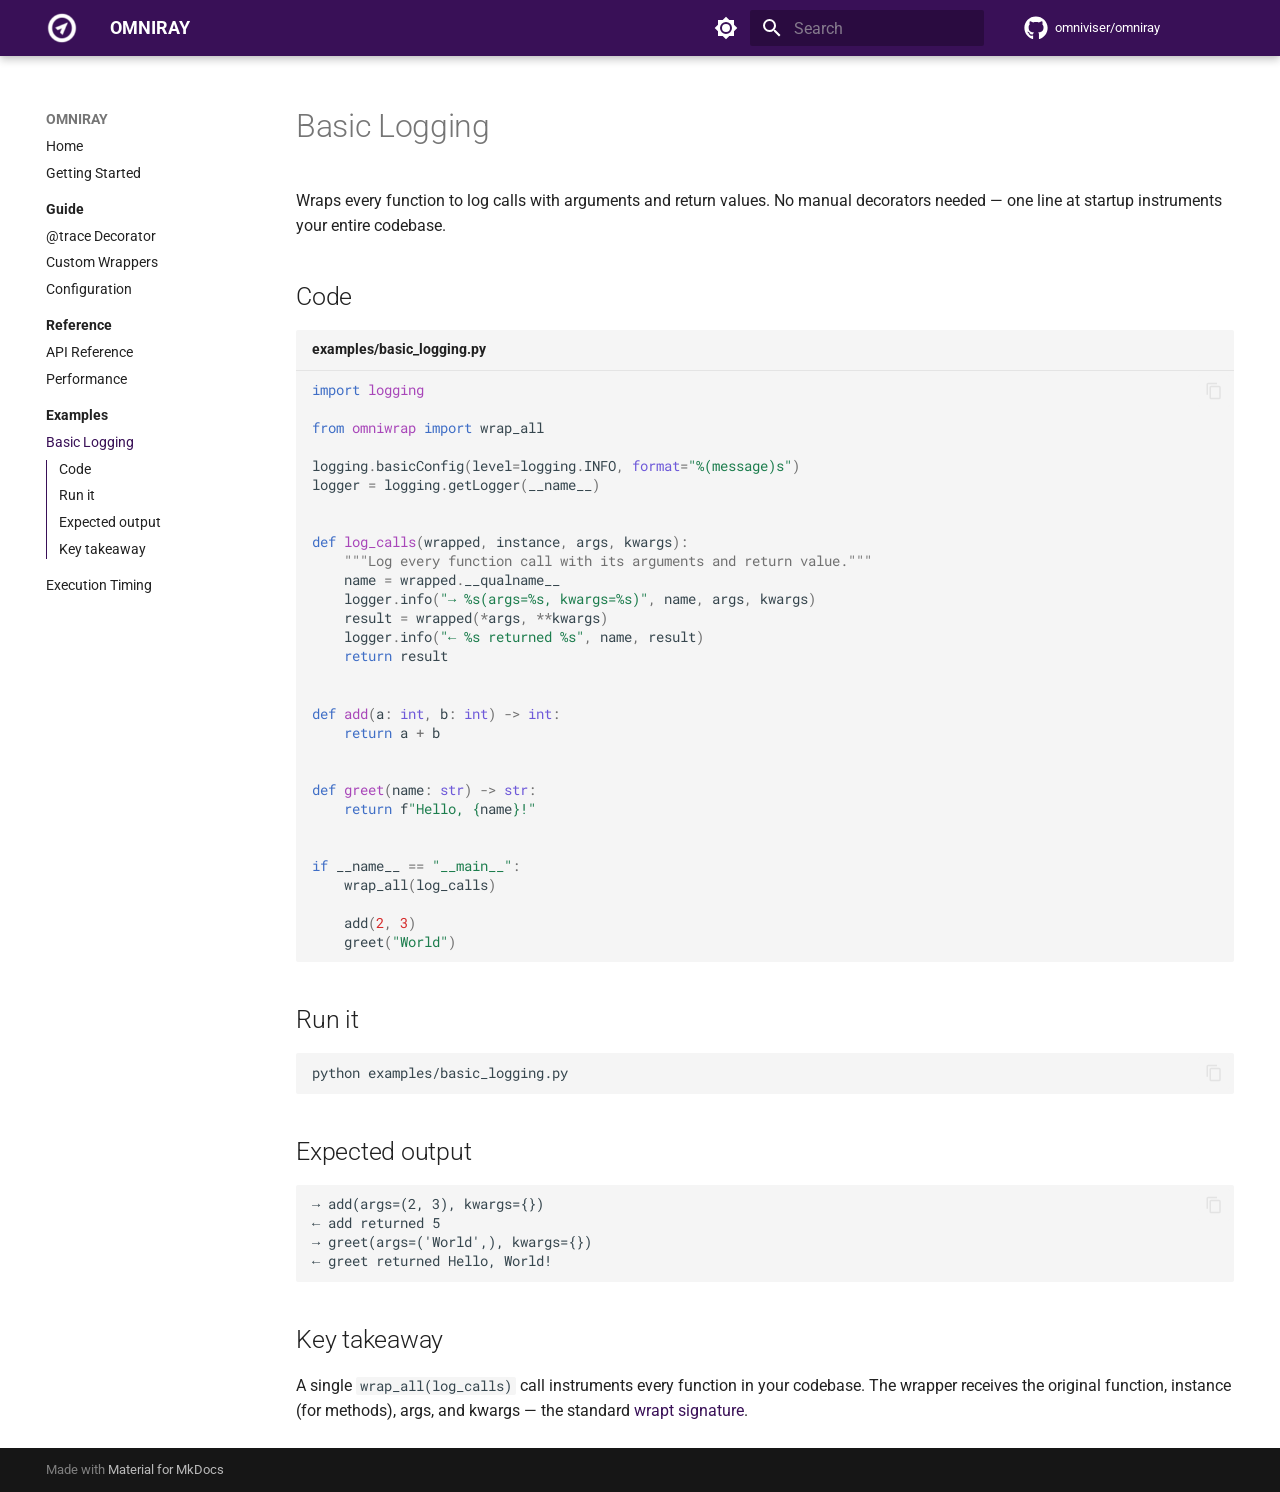
==== commit a7d211c1: "Deployed d3a10f9 with MkDocs version: 1.6.1" ====
--- a/examples/basic-logging/index.html
+++ b/examples/basic-logging/index.html
@@ -867,16 +867,16 @@
 </span><span id="__span-0-2"><a id="__codelineno-0-2" name="__codelineno-0-2" href="#__codelineno-0-2"></a>
 </span><span id="__span-0-3"><a id="__codelineno-0-3" name="__codelineno-0-3" href="#__codelineno-0-3"></a><span class="kn">from</span><span class="w"> </span><span class="nn">omniwrap</span><span class="w"> </span><span class="kn">import</span> <span class="n">wrap_all</span>
 </span><span id="__span-0-4"><a id="__codelineno-0-4" name="__codelineno-0-4" href="#__codelineno-0-4"></a>
-</span><span id="__span-0-5"><a id="__codelineno-0-5" name="__codelineno-0-5" href="#__codelineno-0-5"></a><span class="n">logging</span><span class="o">.</span><span class="n">basicConfig</span><span class="p">(</span><span class="n">level</span><span class="o">=</span><span class="n">logging</span><span class="o">.</span><span class="n">INFO</span><span class="p">,</span> <span class="nb">format</span><span class="o">=</span><span class="s2">&quot;</span><span class="si">%(message)s</span><span class="s2">&quot;</span><span class="p">)</span>
+</span><span id="__span-0-5"><a id="__codelineno-0-5" name="__codelineno-0-5" href="#__codelineno-0-5"></a><span class="n">logging</span><span class="o">.</span><span class="n">basicConfig</span><span class="p">(</span><span class="n">level</span><span class="o">=</span><span class="n">logging</span><span class="o">.</span><span class="n">INFO</span><span class="p">,</span> <span class="nb">format</span><span class="o">=</span><span class="s2">"</span><span class="si">%(message)s</span><span class="s2">"</span><span class="p">)</span>
 </span><span id="__span-0-6"><a id="__codelineno-0-6" name="__codelineno-0-6" href="#__codelineno-0-6"></a><span class="n">logger</span> <span class="o">=</span> <span class="n">logging</span><span class="o">.</span><span class="n">getLogger</span><span class="p">(</span><span class="vm">__name__</span><span class="p">)</span>
 </span><span id="__span-0-7"><a id="__codelineno-0-7" name="__codelineno-0-7" href="#__codelineno-0-7"></a>
 </span><span id="__span-0-8"><a id="__codelineno-0-8" name="__codelineno-0-8" href="#__codelineno-0-8"></a>
 </span><span id="__span-0-9"><a id="__codelineno-0-9" name="__codelineno-0-9" href="#__codelineno-0-9"></a><span class="k">def</span><span class="w"> </span><span class="nf">log_calls</span><span class="p">(</span><span class="n">wrapped</span><span class="p">,</span> <span class="n">instance</span><span class="p">,</span> <span class="n">args</span><span class="p">,</span> <span class="n">kwargs</span><span class="p">):</span>
-</span><span id="__span-0-10"><a id="__codelineno-0-10" name="__codelineno-0-10" href="#__codelineno-0-10"></a><span class="w">    </span><span class="sd">&quot;&quot;&quot;Log every function call with its arguments and return value.&quot;&quot;&quot;</span>
+</span><span id="__span-0-10"><a id="__codelineno-0-10" name="__codelineno-0-10" href="#__codelineno-0-10"></a><span class="w">    </span><span class="sd">"""Log every function call with its arguments and return value."""</span>
 </span><span id="__span-0-11"><a id="__codelineno-0-11" name="__codelineno-0-11" href="#__codelineno-0-11"></a>    <span class="n">name</span> <span class="o">=</span> <span class="n">wrapped</span><span class="o">.</span><span class="vm">__qualname__</span>
-</span><span id="__span-0-12"><a id="__codelineno-0-12" name="__codelineno-0-12" href="#__codelineno-0-12"></a>    <span class="n">logger</span><span class="o">.</span><span class="n">info</span><span class="p">(</span><span class="s2">&quot;→ </span><span class="si">%s</span><span class="s2">(args=</span><span class="si">%s</span><span class="s2">, kwargs=</span><span class="si">%s</span><span class="s2">)&quot;</span><span class="p">,</span> <span class="n">name</span><span class="p">,</span> <span class="n">args</span><span class="p">,</span> <span class="n">kwargs</span><span class="p">)</span>
+</span><span id="__span-0-12"><a id="__codelineno-0-12" name="__codelineno-0-12" href="#__codelineno-0-12"></a>    <span class="n">logger</span><span class="o">.</span><span class="n">info</span><span class="p">(</span><span class="s2">"→ </span><span class="si">%s</span><span class="s2">(args=</span><span class="si">%s</span><span class="s2">, kwargs=</span><span class="si">%s</span><span class="s2">)"</span><span class="p">,</span> <span class="n">name</span><span class="p">,</span> <span class="n">args</span><span class="p">,</span> <span class="n">kwargs</span><span class="p">)</span>
 </span><span id="__span-0-13"><a id="__codelineno-0-13" name="__codelineno-0-13" href="#__codelineno-0-13"></a>    <span class="n">result</span> <span class="o">=</span> <span class="n">wrapped</span><span class="p">(</span><span class="o">*</span><span class="n">args</span><span class="p">,</span> <span class="o">**</span><span class="n">kwargs</span><span class="p">)</span>
-</span><span id="__span-0-14"><a id="__codelineno-0-14" name="__codelineno-0-14" href="#__codelineno-0-14"></a>    <span class="n">logger</span><span class="o">.</span><span class="n">info</span><span class="p">(</span><span class="s2">&quot;← </span><span class="si">%s</span><span class="s2"> returned </span><span class="si">%s</span><span class="s2">&quot;</span><span class="p">,</span> <span class="n">name</span><span class="p">,</span> <span class="n">result</span><span class="p">)</span>
+</span><span id="__span-0-14"><a id="__codelineno-0-14" name="__codelineno-0-14" href="#__codelineno-0-14"></a>    <span class="n">logger</span><span class="o">.</span><span class="n">info</span><span class="p">(</span><span class="s2">"← </span><span class="si">%s</span><span class="s2"> returned </span><span class="si">%s</span><span class="s2">"</span><span class="p">,</span> <span class="n">name</span><span class="p">,</span> <span class="n">result</span><span class="p">)</span>
 </span><span id="__span-0-15"><a id="__codelineno-0-15" name="__codelineno-0-15" href="#__codelineno-0-15"></a>    <span class="k">return</span> <span class="n">result</span>
 </span><span id="__span-0-16"><a id="__codelineno-0-16" name="__codelineno-0-16" href="#__codelineno-0-16"></a>
 </span><span id="__span-0-17"><a id="__codelineno-0-17" name="__codelineno-0-17" href="#__codelineno-0-17"></a>
@@ -885,14 +885,14 @@
 </span><span id="__span-0-20"><a id="__codelineno-0-20" name="__codelineno-0-20" href="#__codelineno-0-20"></a>
 </span><span id="__span-0-21"><a id="__codelineno-0-21" name="__codelineno-0-21" href="#__codelineno-0-21"></a>
 </span><span id="__span-0-22"><a id="__codelineno-0-22" name="__codelineno-0-22" href="#__codelineno-0-22"></a><span class="k">def</span><span class="w"> </span><span class="nf">greet</span><span class="p">(</span><span class="n">name</span><span class="p">:</span> <span class="nb">str</span><span class="p">)</span> <span class="o">-&gt;</span> <span class="nb">str</span><span class="p">:</span>
-</span><span id="__span-0-23"><a id="__codelineno-0-23" name="__codelineno-0-23" href="#__codelineno-0-23"></a>    <span class="k">return</span> <span class="sa">f</span><span class="s2">&quot;Hello, </span><span class="si">{</span><span class="n">name</span><span class="si">}</span><span class="s2">!&quot;</span>
+</span><span id="__span-0-23"><a id="__codelineno-0-23" name="__codelineno-0-23" href="#__codelineno-0-23"></a>    <span class="k">return</span> <span class="sa">f</span><span class="s2">"Hello, </span><span class="si">{</span><span class="n">name</span><span class="si">}</span><span class="s2">!"</span>
 </span><span id="__span-0-24"><a id="__codelineno-0-24" name="__codelineno-0-24" href="#__codelineno-0-24"></a>
 </span><span id="__span-0-25"><a id="__codelineno-0-25" name="__codelineno-0-25" href="#__codelineno-0-25"></a>
-</span><span id="__span-0-26"><a id="__codelineno-0-26" name="__codelineno-0-26" href="#__codelineno-0-26"></a><span class="k">if</span> <span class="vm">__name__</span> <span class="o">==</span> <span class="s2">&quot;__main__&quot;</span><span class="p">:</span>
+</span><span id="__span-0-26"><a id="__codelineno-0-26" name="__codelineno-0-26" href="#__codelineno-0-26"></a><span class="k">if</span> <span class="vm">__name__</span> <span class="o">==</span> <span class="s2">"__main__"</span><span class="p">:</span>
 </span><span id="__span-0-27"><a id="__codelineno-0-27" name="__codelineno-0-27" href="#__codelineno-0-27"></a>    <span class="n">wrap_all</span><span class="p">(</span><span class="n">log_calls</span><span class="p">)</span>
 </span><span id="__span-0-28"><a id="__codelineno-0-28" name="__codelineno-0-28" href="#__codelineno-0-28"></a>
 </span><span id="__span-0-29"><a id="__codelineno-0-29" name="__codelineno-0-29" href="#__codelineno-0-29"></a>    <span class="n">add</span><span class="p">(</span><span class="mi">2</span><span class="p">,</span> <span class="mi">3</span><span class="p">)</span>
-</span><span id="__span-0-30"><a id="__codelineno-0-30" name="__codelineno-0-30" href="#__codelineno-0-30"></a>    <span class="n">greet</span><span class="p">(</span><span class="s2">&quot;World&quot;</span><span class="p">)</span>
+</span><span id="__span-0-30"><a id="__codelineno-0-30" name="__codelineno-0-30" href="#__codelineno-0-30"></a>    <span class="n">greet</span><span class="p">(</span><span class="s2">"World"</span><span class="p">)</span>
 </span></code></pre></div>
 <h2 id="run-it">Run it<a class="headerlink" href="#run-it" title="Permanent link">&para;</a></h2>
 <div class="language-bash highlight"><pre><span></span><code><span id="__span-1-1"><a id="__codelineno-1-1" name="__codelineno-1-1" href="#__codelineno-1-1"></a>python<span class="w"> </span>examples/basic_logging.py
@@ -900,7 +900,7 @@
 <h2 id="expected-output">Expected output<a class="headerlink" href="#expected-output" title="Permanent link">&para;</a></h2>
 <div class="language-text highlight"><pre><span></span><code><span id="__span-2-1"><a id="__codelineno-2-1" name="__codelineno-2-1" href="#__codelineno-2-1"></a>→ add(args=(2, 3), kwargs={})
 </span><span id="__span-2-2"><a id="__codelineno-2-2" name="__codelineno-2-2" href="#__codelineno-2-2"></a>← add returned 5
-</span><span id="__span-2-3"><a id="__codelineno-2-3" name="__codelineno-2-3" href="#__codelineno-2-3"></a>→ greet(args=(&#39;World&#39;,), kwargs={})
+</span><span id="__span-2-3"><a id="__codelineno-2-3" name="__codelineno-2-3" href="#__codelineno-2-3"></a>→ greet(args=('World',), kwargs={})
 </span><span id="__span-2-4"><a id="__codelineno-2-4" name="__codelineno-2-4" href="#__codelineno-2-4"></a>← greet returned Hello, World!
 </span></code></pre></div>
 <h2 id="key-takeaway">Key takeaway<a class="headerlink" href="#key-takeaway" title="Permanent link">&para;</a></h2>
